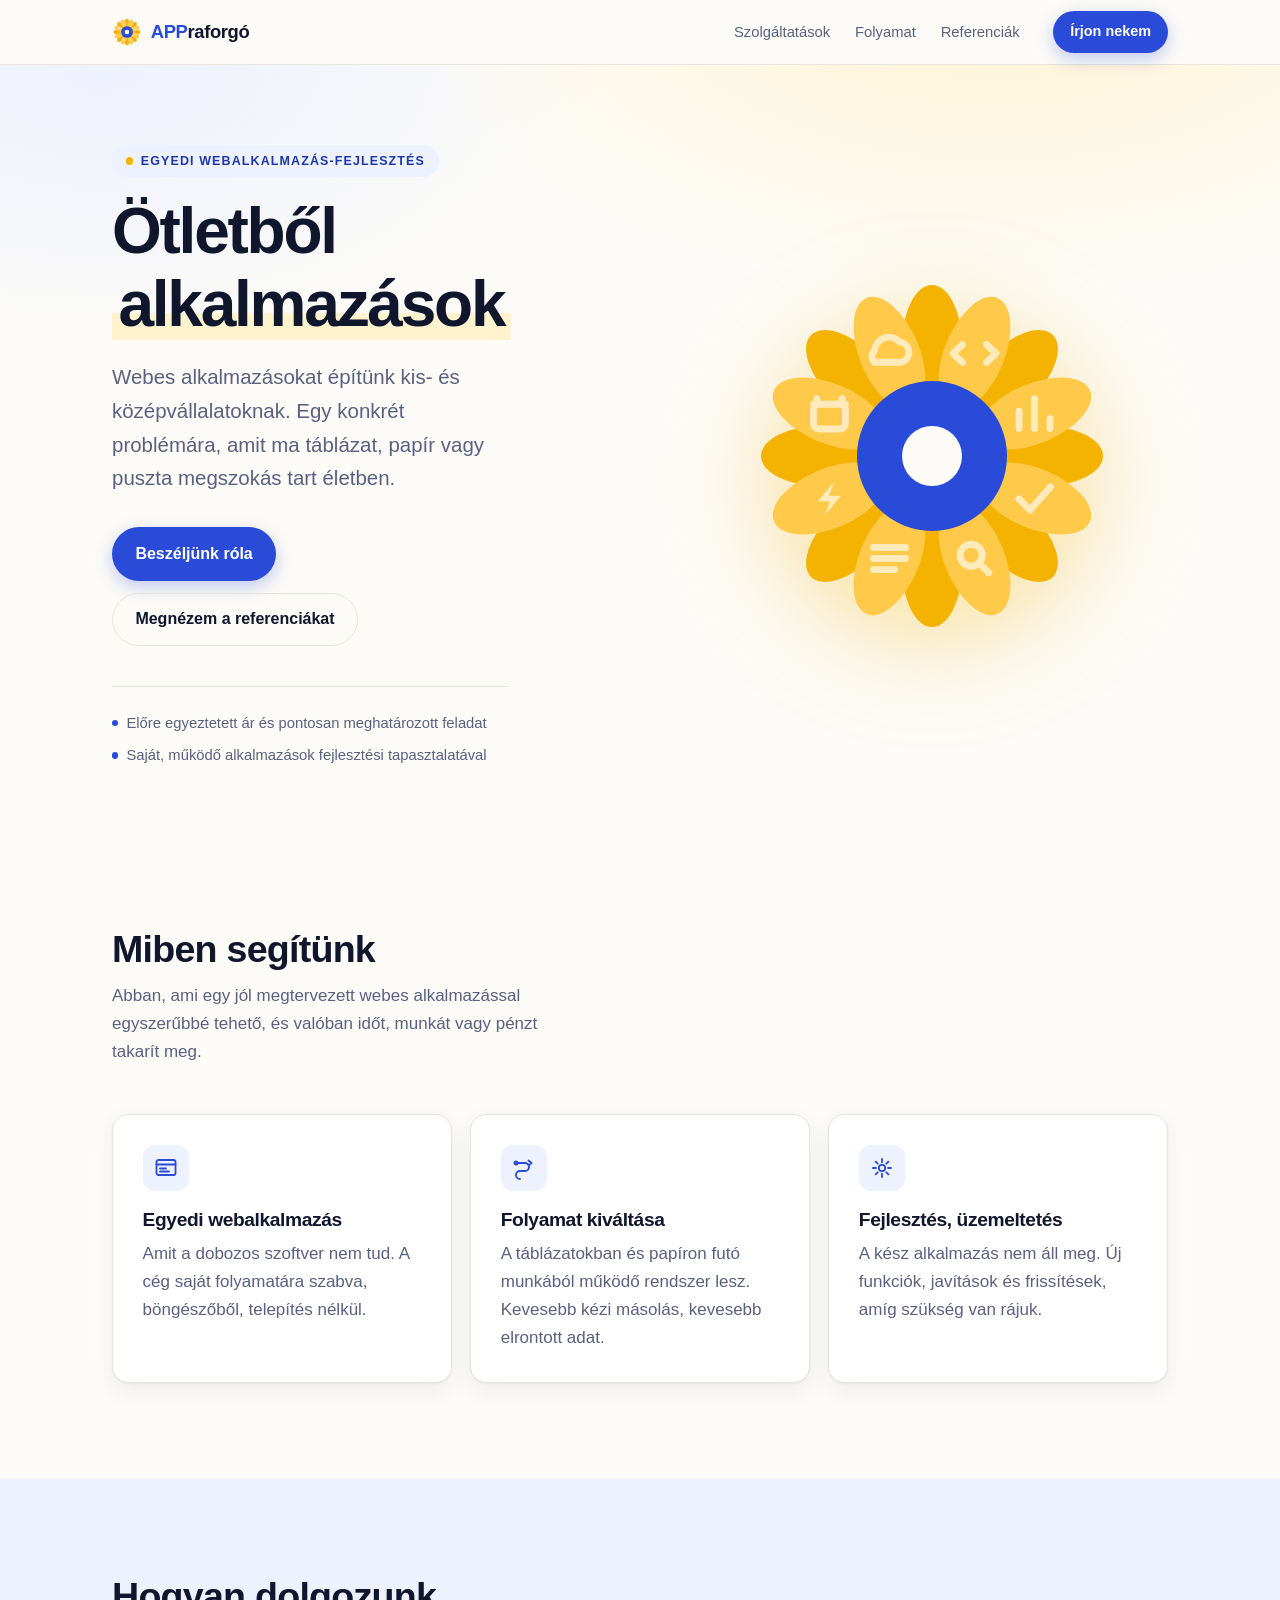
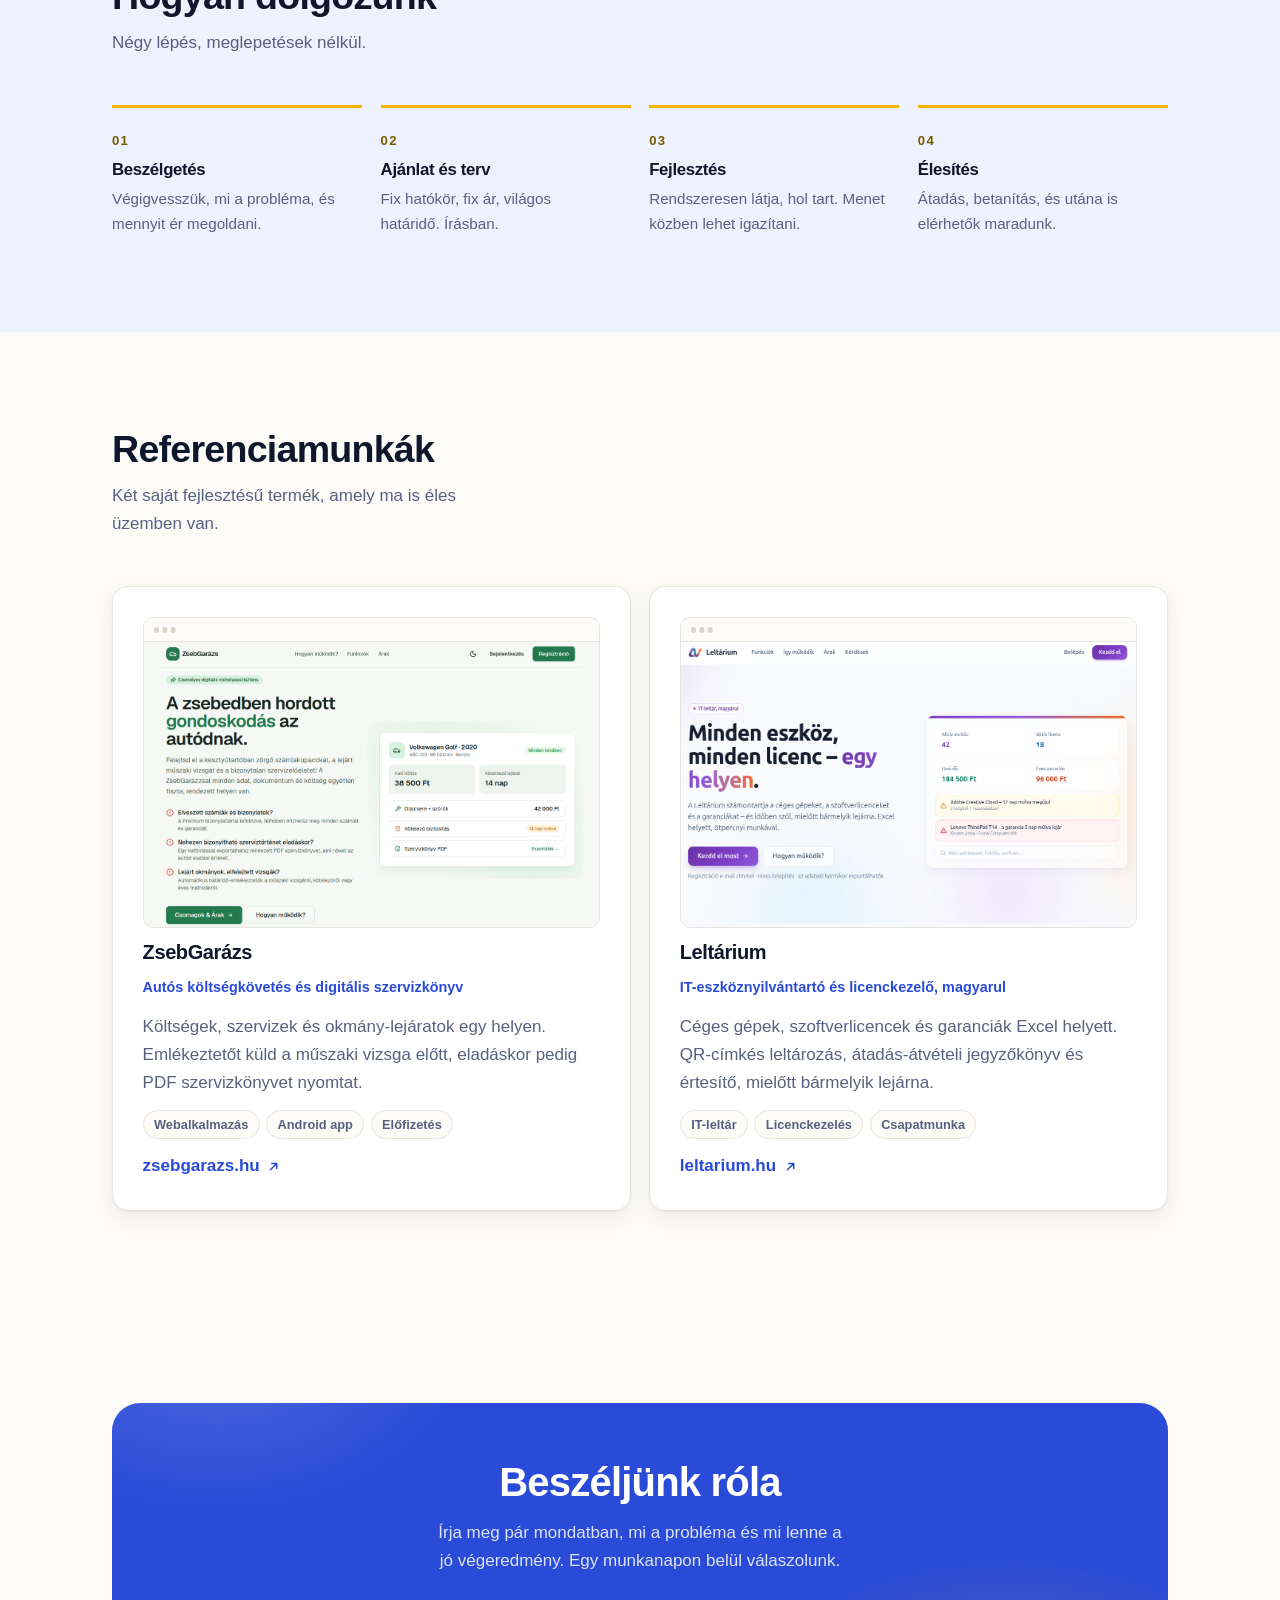
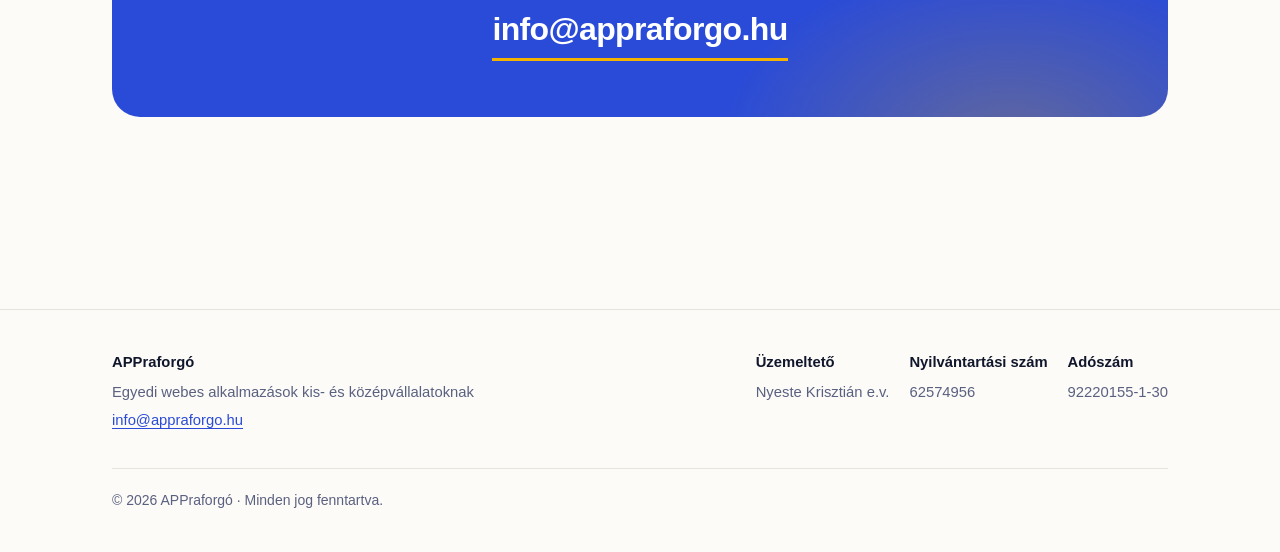
==== index.html @ 915647f1 "Adopt the icon-overlay logo with white glyphs Applies the chosen variant everywhere the mark appears" ====
<!doctype html>
<html lang="hu">
<head>
<meta charset="utf-8">
<meta name="viewport" content="width=device-width, initial-scale=1">

<title>APPraforgó — Ötletből alkalmazások</title>
<meta name="description" content="Egyedi webes alkalmazások kis- és középvállalatoknak. Konkrét üzleti problémákra szabott rendszerek, a tervezéstől az üzemeltetésig.">
<link rel="canonical" href="https://appraforgo.hu/">
<meta name="theme-color" content="#2A4BD7">

<meta property="og:type" content="website">
<meta property="og:locale" content="hu_HU">
<meta property="og:site_name" content="APPraforgó">
<meta property="og:title" content="APPraforgó — Ötletből alkalmazások">
<meta property="og:description" content="Egyedi webes alkalmazások kis- és középvállalatoknak. Konkrét üzleti problémákra szabott rendszerek.">
<meta property="og:url" content="https://appraforgo.hu/">
<meta name="twitter:card" content="summary_large_image">
<meta name="twitter:title" content="APPraforgó — Ötletből alkalmazások">
<meta name="twitter:description" content="Egyedi webes alkalmazások kis- és középvállalatoknak.">

<link rel="icon" href="favicon.svg" type="image/svg+xml">
<link rel="stylesheet" href="assets/style.css">

<script type="application/ld+json">
{
  "@context": "https://schema.org",
  "@type": "ProfessionalService",
  "name": "APPraforgó",
  "slogan": "Ötletből alkalmazások",
  "description": "Egyedi webes alkalmazások fejlesztése kis- és középvállalatoknak.",
  "url": "https://appraforgo.hu/",
  "email": "info@appraforgo.hu",
  "image": "https://appraforgo.hu/assets/logo.svg",
  "logo": "https://appraforgo.hu/assets/logo.svg",
  "areaServed": { "@type": "Country", "name": "Magyarország" },
  "founder": { "@type": "Person", "name": "Nyeste Krisztián" },
  "knowsLanguage": "hu",
  "taxID": "92220155-1-30"
}
</script>
</head>

<body id="top">
<a class="skip" href="#fo">Ugrás a tartalomra</a>

<header class="site-header">
  <div class="container header-inner">
    <a class="brand" href="#top">
      <svg viewBox="0 0 64 64" aria-hidden="true" focusable="false">
        <defs><ellipse id="petal-h" cx="32" cy="13.5" rx="5" ry="10"/></defs>
        <g fill="#F5B301">
          <use href="#petal-h"/>
          <use href="#petal-h" transform="rotate(45 32 32)"/>
          <use href="#petal-h" transform="rotate(90 32 32)"/>
          <use href="#petal-h" transform="rotate(135 32 32)"/>
          <use href="#petal-h" transform="rotate(180 32 32)"/>
          <use href="#petal-h" transform="rotate(225 32 32)"/>
          <use href="#petal-h" transform="rotate(270 32 32)"/>
          <use href="#petal-h" transform="rotate(315 32 32)"/>
        </g>
        <g fill="#FFC94A">
          <use href="#petal-h" transform="rotate(22.5 32 32)"/>
          <use href="#petal-h" transform="rotate(67.5 32 32)"/>
          <use href="#petal-h" transform="rotate(112.5 32 32)"/>
          <use href="#petal-h" transform="rotate(157.5 32 32)"/>
          <use href="#petal-h" transform="rotate(202.5 32 32)"/>
          <use href="#petal-h" transform="rotate(247.5 32 32)"/>
          <use href="#petal-h" transform="rotate(292.5 32 32)"/>
          <use href="#petal-h" transform="rotate(337.5 32 32)"/>
        </g>
        <g opacity="0.62">
          <g transform="translate(39.08 14.91) scale(0.92)">
            <path d="M-2.2 -1.6 -3.9 0 -2.2 1.6 M2.2 -1.6 3.9 0 2.2 1.6" fill="none" stroke="#FFFFFF" stroke-width="1.25" stroke-linecap="round" stroke-linejoin="round"/>
          </g>
          <g transform="translate(49.09 24.92) scale(0.92)">
            <path d="M-2.8 2.7 -2.8 -0.4 M0 2.7 0 -2.7 M2.8 2.7 2.8 0.9" fill="none" stroke="#FFFFFF" stroke-width="1.25" stroke-linecap="round" stroke-linejoin="round"/>
          </g>
          <g transform="translate(49.09 39.08) scale(0.92)">
            <path d="M-2.8 0.1 -0.8 2.1 2.9 -2.1" fill="none" stroke="#FFFFFF" stroke-width="1.25" stroke-linecap="round" stroke-linejoin="round"/>
          </g>
          <g transform="translate(39.08 49.09) scale(0.92)">
            <circle cx="-0.6" cy="-0.6" r="2" fill="none" stroke="#FFFFFF" stroke-width="1.25" stroke-linecap="round" stroke-linejoin="round"/>
            <path d="M2.6 2.6 0.8 0.8" fill="none" stroke="#FFFFFF" stroke-width="1.25" stroke-linecap="round" stroke-linejoin="round"/>
          </g>
          <g transform="translate(24.92 49.09) scale(0.92)">
            <path d="M-2.9 -2 2.9 -2 M-2.9 0 2.9 0 M-2.9 2 0.9 2" fill="none" stroke="#FFFFFF" stroke-width="1.25" stroke-linecap="round" stroke-linejoin="round"/>
          </g>
          <g transform="translate(14.91 39.08) scale(0.92)">
            <path d="M0.8 -3 -2.1 0.5 0.1 0.5 -0.8 3 2.1 -0.5 -0.1 -0.5 Z" fill="#FFFFFF"/>
          </g>
          <g transform="translate(14.91 24.92) scale(0.92)">
            <rect x="-2.9" y="-1.7" width="5.8" height="4.5" rx="1" fill="none" stroke="#FFFFFF" stroke-width="1.25" stroke-linecap="round" stroke-linejoin="round"/>
            <path d="M-2.9 -1.7 2.9 -1.7 M-2.3 -2.7 -2.3 -1.7 M2.3 -2.7 2.3 -1.7" fill="none" stroke="#FFFFFF" stroke-width="1.25" stroke-linecap="round" stroke-linejoin="round"/>
          </g>
          <g transform="translate(24.92 14.91) scale(0.92)">
            <path d="M-2.7 1.6 H2.2 A1.9 1.9 0 0 0 1.8 -2.1 A2.6 2.6 0 0 0 -2.7 -0.5 A1.4 1.4 0 0 0 -2.7 1.6 Z" fill="none" stroke="#FFFFFF" stroke-width="1.25" stroke-linecap="round" stroke-linejoin="round"/>
          </g>
        </g>
        <circle cx="32" cy="32" r="12.5" fill="#2A4BD7"/>
        <circle cx="32" cy="32" r="5" fill="#FCFBF7"/>
      </svg>
      <span><span class="brand-app">APP</span>raforgó</span>
    </a>

    <nav class="nav" aria-label="Fő navigáció">
      <a href="#szolgaltatasok">Szolgáltatások</a>
      <a href="#folyamat">Folyamat</a>
      <a href="#referenciak">Referenciák</a>
    </nav>

    <a class="btn btn-primary btn-sm" href="mailto:info@appraforgo.hu?subject=Érdekl%C5%91d%C3%A9s%20az%20APPraforg%C3%B3%20oldal%C3%A1r%C3%B3l">Írjon nekem</a>
  </div>
</header>

<main id="fo">

  <!-- Hero -->
  <section class="hero">
    <div class="container hero-grid">
      <div class="hero-copy">
        <p class="eyebrow">Egyedi webalkalmazás-fejlesztés</p>
        <h1>Ötletből <span class="accent">alkalmazások</span></h1>
        <p class="hero-lead">
          Webes alkalmazásokat építünk kis- és középvállalatoknak. Egy konkrét
          problémára, amit ma táblázat, papír vagy puszta megszokás tart életben.
        </p>
        <div class="hero-actions">
          <a class="btn btn-primary" href="mailto:info@appraforgo.hu?subject=%C3%89rdekl%C5%91d%C3%A9s%20az%20APPraforg%C3%B3%20oldal%C3%A1r%C3%B3l">Beszéljünk róla</a>
          <a class="btn btn-ghost" href="#referenciak">Megnézem a referenciákat</a>
        </div>
        <ul class="hero-meta">
          <li>Előre egyeztetett ár és pontosan meghatározott feladat</li>
          <li>Saját, működő alkalmazások fejlesztési tapasztalatával</li>
        </ul>
      </div>

      <div class="hero-visual" aria-hidden="true">
        <svg viewBox="0 0 64 64" focusable="false">
          <defs><ellipse id="petal-v" cx="32" cy="13.5" rx="5" ry="10"/></defs>
          <g fill="#F5B301">
          <use href="#petal-v"/>
          <use href="#petal-v" transform="rotate(45 32 32)"/>
          <use href="#petal-v" transform="rotate(90 32 32)"/>
          <use href="#petal-v" transform="rotate(135 32 32)"/>
          <use href="#petal-v" transform="rotate(180 32 32)"/>
          <use href="#petal-v" transform="rotate(225 32 32)"/>
          <use href="#petal-v" transform="rotate(270 32 32)"/>
          <use href="#petal-v" transform="rotate(315 32 32)"/>
          </g>
          <g fill="#FFC94A">
          <use href="#petal-v" transform="rotate(22.5 32 32)"/>
          <use href="#petal-v" transform="rotate(67.5 32 32)"/>
          <use href="#petal-v" transform="rotate(112.5 32 32)"/>
          <use href="#petal-v" transform="rotate(157.5 32 32)"/>
          <use href="#petal-v" transform="rotate(202.5 32 32)"/>
          <use href="#petal-v" transform="rotate(247.5 32 32)"/>
          <use href="#petal-v" transform="rotate(292.5 32 32)"/>
          <use href="#petal-v" transform="rotate(337.5 32 32)"/>
          </g>
          <g opacity="0.62">
            <g transform="translate(39.08 14.91) scale(0.92)">
              <path d="M-2.2 -1.6 -3.9 0 -2.2 1.6 M2.2 -1.6 3.9 0 2.2 1.6" fill="none" stroke="#FFFFFF" stroke-width="1.25" stroke-linecap="round" stroke-linejoin="round"/>
            </g>
            <g transform="translate(49.09 24.92) scale(0.92)">
              <path d="M-2.8 2.7 -2.8 -0.4 M0 2.7 0 -2.7 M2.8 2.7 2.8 0.9" fill="none" stroke="#FFFFFF" stroke-width="1.25" stroke-linecap="round" stroke-linejoin="round"/>
            </g>
            <g transform="translate(49.09 39.08) scale(0.92)">
              <path d="M-2.8 0.1 -0.8 2.1 2.9 -2.1" fill="none" stroke="#FFFFFF" stroke-width="1.25" stroke-linecap="round" stroke-linejoin="round"/>
            </g>
            <g transform="translate(39.08 49.09) scale(0.92)">
              <circle cx="-0.6" cy="-0.6" r="2" fill="none" stroke="#FFFFFF" stroke-width="1.25" stroke-linecap="round" stroke-linejoin="round"/>
              <path d="M2.6 2.6 0.8 0.8" fill="none" stroke="#FFFFFF" stroke-width="1.25" stroke-linecap="round" stroke-linejoin="round"/>
            </g>
            <g transform="translate(24.92 49.09) scale(0.92)">
              <path d="M-2.9 -2 2.9 -2 M-2.9 0 2.9 0 M-2.9 2 0.9 2" fill="none" stroke="#FFFFFF" stroke-width="1.25" stroke-linecap="round" stroke-linejoin="round"/>
            </g>
            <g transform="translate(14.91 39.08) scale(0.92)">
              <path d="M0.8 -3 -2.1 0.5 0.1 0.5 -0.8 3 2.1 -0.5 -0.1 -0.5 Z" fill="#FFFFFF"/>
            </g>
            <g transform="translate(14.91 24.92) scale(0.92)">
              <rect x="-2.9" y="-1.7" width="5.8" height="4.5" rx="1" fill="none" stroke="#FFFFFF" stroke-width="1.25" stroke-linecap="round" stroke-linejoin="round"/>
              <path d="M-2.9 -1.7 2.9 -1.7 M-2.3 -2.7 -2.3 -1.7 M2.3 -2.7 2.3 -1.7" fill="none" stroke="#FFFFFF" stroke-width="1.25" stroke-linecap="round" stroke-linejoin="round"/>
            </g>
            <g transform="translate(24.92 14.91) scale(0.92)">
              <path d="M-2.7 1.6 H2.2 A1.9 1.9 0 0 0 1.8 -2.1 A2.6 2.6 0 0 0 -2.7 -0.5 A1.4 1.4 0 0 0 -2.7 1.6 Z" fill="none" stroke="#FFFFFF" stroke-width="1.25" stroke-linecap="round" stroke-linejoin="round"/>
            </g>
          </g>
          <circle cx="32" cy="32" r="12.5" fill="#2A4BD7"/>
          <circle cx="32" cy="32" r="5" fill="#FCFBF7"/>
        </svg>
      </div>
    </div>
  </section>

  <!-- Szolgáltatások -->
  <section class="section" id="szolgaltatasok">
    <div class="container">
      <div class="section-head">
        <h2>Miben segítünk</h2>
        <p>Abban, ami egy jól megtervezett webes alkalmazással egyszerűbbé tehető, és valóban időt, munkát vagy pénzt takarít meg.</p>
      </div>

      <div class="grid grid-3">
        <article class="card">
          <div class="card-icon" aria-hidden="true">
            <svg viewBox="0 0 24 24" fill="none" stroke="currentColor" stroke-width="1.8" stroke-linecap="round" stroke-linejoin="round">
              <rect x="2.5" y="4" width="19" height="15" rx="2"/><path d="M2.5 8.5h19M6 12.5h6M6 15.5h9"/>
            </svg>
          </div>
          <h3>Egyedi webalkalmazás</h3>
          <p>Amit a dobozos szoftver nem tud. A cég saját folyamatára szabva, böngészőből, telepítés nélkül.</p>
        </article>

        <article class="card">
          <div class="card-icon" aria-hidden="true">
            <svg viewBox="0 0 24 24" fill="none" stroke="currentColor" stroke-width="1.8" stroke-linecap="round" stroke-linejoin="round">
              <path d="M4 7h9a4 4 0 0 1 0 8H8a4 4 0 0 0 0 8"/><path d="m16.5 4.5 3 2.5-3 2.5"/><circle cx="4" cy="7" r="1.6"/>
            </svg>
          </div>
          <h3>Folyamat kiváltása</h3>
          <p>A táblázatokban és papíron futó munkából működő rendszer lesz. Kevesebb kézi másolás, kevesebb elrontott adat.</p>
        </article>

        <article class="card">
          <div class="card-icon" aria-hidden="true">
            <svg viewBox="0 0 24 24" fill="none" stroke="currentColor" stroke-width="1.8" stroke-linecap="round" stroke-linejoin="round">
              <path d="M12 3v3M12 18v3M3 12h3M18 12h3M5.6 5.6l2.1 2.1M16.3 16.3l2.1 2.1M18.4 5.6l-2.1 2.1M7.7 16.3l-2.1 2.1"/><circle cx="12" cy="12" r="3.2"/>
            </svg>
          </div>
          <h3>Fejlesztés, üzemeltetés</h3>
          <p>A kész alkalmazás nem áll meg. Új funkciók, javítások és frissítések, amíg szükség van rájuk.</p>
        </article>
      </div>
    </div>
  </section>

  <!-- Folyamat -->
  <section class="section" id="folyamat" style="background: var(--brand-soft);">
    <div class="container">
      <div class="section-head">
        <h2>Hogyan dolgozunk</h2>
        <p>Négy lépés, meglepetések nélkül.</p>
      </div>

      <div class="steps">
        <article class="step">
          <h3>Beszélgetés</h3>
          <p>Végigvesszük, mi a probléma, és mennyit ér megoldani.</p>
        </article>
        <article class="step">
          <h3>Ajánlat és terv</h3>
          <p>Fix hatókör, fix ár, világos határidő. Írásban.</p>
        </article>
        <article class="step">
          <h3>Fejlesztés</h3>
          <p>Rendszeresen látja, hol tart. Menet közben lehet igazítani.</p>
        </article>
        <article class="step">
          <h3>Élesítés</h3>
          <p>Átadás, betanítás, és utána is elérhetők maradunk.</p>
        </article>
      </div>
    </div>
  </section>

  <!-- Referenciák -->
  <section class="section" id="referenciak">
    <div class="container">
      <div class="section-head">
        <h2>Referenciamunkák</h2>
        <p>Két saját fejlesztésű termék, amely ma is éles üzemben van.</p>
      </div>

      <div class="grid grid-2">
        <a class="card work" href="https://zsebgarazs.hu" target="_blank" rel="noopener noreferrer">
          <div class="work-shot">
            <img src="assets/zsebgarazs.png" width="1229" height="768" loading="lazy" decoding="async"
                 alt="A ZsebGarázs weboldalának nyitóképernyője egy autó adatlapjával">
          </div>
          <h3>ZsebGarázs</h3>
          <p class="work-tagline">Autós költségkövetés és digitális szervizkönyv</p>
          <p>Költségek, szervizek és okmány-lejáratok egy helyen. Emlékeztetőt küld a műszaki vizsga előtt, eladáskor pedig PDF szervizkönyvet nyomtat.</p>
          <ul class="tags">
            <li>Webalkalmazás</li>
            <li>Android app</li>
            <li>Előfizetés</li>
          </ul>
          <span class="work-link">
            zsebgarazs.hu
            <svg viewBox="0 0 24 24" fill="none" stroke="currentColor" stroke-width="2.4" stroke-linecap="round" stroke-linejoin="round" aria-hidden="true">
              <path d="M7 17 17 7M9 7h8v8"/>
            </svg>
          </span>
        </a>

        <a class="card work" href="https://leltarium.hu" target="_blank" rel="noopener noreferrer">
          <div class="work-shot">
            <img src="assets/leltarium.png" width="1144" height="715" loading="lazy" decoding="async"
                 alt="A Leltárium weboldalának nyitóképernyője az áttekintő műszerfallal">
          </div>
          <h3>Leltárium</h3>
          <p class="work-tagline">IT-eszköznyilvántartó és licenckezelő, magyarul</p>
          <p>Céges gépek, szoftverlicencek és garanciák Excel helyett. QR-címkés leltározás, átadás-átvételi jegyzőkönyv és értesítő, mielőtt bármelyik lejárna.</p>
          <ul class="tags">
            <li>IT-leltár</li>
            <li>Licenckezelés</li>
            <li>Csapatmunka</li>
          </ul>
          <span class="work-link">
            leltarium.hu
            <svg viewBox="0 0 24 24" fill="none" stroke="currentColor" stroke-width="2.4" stroke-linecap="round" stroke-linejoin="round" aria-hidden="true">
              <path d="M7 17 17 7M9 7h8v8"/>
            </svg>
          </span>
        </a>
      </div>
    </div>
  </section>

  <!-- Kapcsolat -->
  <section class="section" id="kapcsolat">
    <div class="container">
      <div class="contact">
        <h2>Beszéljünk róla</h2>
        <p>
          Írja meg pár mondatban, mi a probléma és mi lenne a jó vég&shy;eredmény.
          Egy munkanapon belül válaszolunk.
        </p>
        <a class="mail" href="mailto:info@appraforgo.hu?subject=Érdekl%C5%91d%C3%A9s%20az%20APPraforg%C3%B3%20oldal%C3%A1r%C3%B3l">info@appraforgo.hu</a>
      </div>
    </div>
  </section>

</main>

<footer class="site-footer">
  <div class="container">
    <div class="footer-inner">
      <dl>
        <dt>APPraforgó</dt>
        <dd>Egyedi webes alkalmazások kis- és középvállalatoknak</dd>
        <dd><a href="mailto:info@appraforgo.hu">info@appraforgo.hu</a></dd>
      </dl>
      <dl class="footer-legal">
        <div>
          <dt>Üzemeltető</dt>
          <dd>Nyeste Krisztián e.v.</dd>
        </div>
        <div>
          <dt>Nyilvántartási szám</dt>
          <dd>62574956</dd>
        </div>
        <div>
          <dt>Adószám</dt>
          <dd>92220155-1-30</dd>
        </div>
      </dl>
    </div>
    <p class="footer-bottom">© <span id="ev">2026</span> APPraforgó · Minden jog fenntartva.</p>
  </div>
</footer>

<script>
  document.getElementById("ev").textContent = new Date().getFullYear();
</script>

<!-- Vercel Web Analytics. Süti nélküli, saját domainről töltődik (nincs külső
     kérés), és csak lapmegtekintést mér. A window.va sor a későbbi egyedi
     eseményekhez kell — enélkül a va() hívások elvesznének. -->
<script>
  window.va = window.va || function () { (window.vaq = window.vaq || []).push(arguments); };
</script>
<script defer src="/_vercel/insights/script.js"></script>
</body>
</html>
---- assets/style.css ----
/* ==========================================================================
   APPraforgó — landing page
   Paletta: királykék + napraforgó arany, világos törtfehér alapon.
   ========================================================================== */

:root {
  color-scheme: light;

  /* Színek */
  --bg:          #FCFBF7;
  --surface:     #FFFFFF;
  --ink:         #10162B;
  --muted:       #5A6180;
  --brand:       #2A4BD7;
  --brand-dark:  #1E37A6;
  --brand-soft:  #EEF1FE;
  --sun:         #F5B301;
  --sun-soft:    #FFF3CF;
  --sun-ink:     #7A5B00;  /* sárga családú szöveg világos háttéren, AA-kontraszttal */
  --line:        #E6E4DC;

  /* Tipográfia */
  --font: -apple-system, BlinkMacSystemFont, "Segoe UI", Inter, Roboto,
          "Helvetica Neue", Arial, "Noto Sans", sans-serif;

  /* Ritmus */
  --container: 1120px;
  --radius: 16px;
  --radius-sm: 10px;
  --shadow: 0 1px 2px rgba(16, 22, 43, .05), 0 8px 24px rgba(16, 22, 43, .06);
  --shadow-lift: 0 2px 4px rgba(16, 22, 43, .06), 0 16px 40px rgba(16, 22, 43, .10);
}

/* --- Alapok ------------------------------------------------------------- */

*, *::before, *::after { box-sizing: border-box; }

html { scroll-behavior: smooth; scroll-padding-top: 5.5rem; }

body {
  margin: 0;
  background: var(--bg);
  color: var(--ink);
  font-family: var(--font);
  font-size: clamp(1rem, .96rem + .2vw, 1.0625rem);
  line-height: 1.65;
  -webkit-font-smoothing: antialiased;
  text-rendering: optimizeLegibility;
}

h1, h2, h3 { line-height: 1.15; letter-spacing: -.02em; margin: 0; text-wrap: balance; }
p { margin: 0; text-wrap: pretty; }
img, svg { max-width: 100%; }

a { color: var(--brand); text-underline-offset: .18em; }
a:hover { color: var(--brand-dark); }

:focus-visible {
  outline: 3px solid var(--brand);
  outline-offset: 3px;
  border-radius: 4px;
}

.container {
  width: 100%;
  max-width: var(--container);
  margin-inline: auto;
  padding-inline: clamp(1.15rem, 4vw, 2rem);
}

.skip {
  position: absolute;
  left: -9999px;
  top: 0;
  z-index: 100;
  background: var(--ink);
  color: #fff;
  padding: .75rem 1.15rem;
  border-radius: 0 0 var(--radius-sm) 0;
  text-decoration: none;
}
.skip:focus { left: 0; color: #fff; }

/* --- Fejléc ------------------------------------------------------------- */

.site-header {
  position: sticky;
  top: 0;
  z-index: 50;
  background: rgba(252, 251, 247, .88);
  backdrop-filter: saturate(180%) blur(12px);
  border-bottom: 1px solid var(--line);
}

.header-inner {
  display: flex;
  flex-wrap: wrap;
  align-items: center;
  gap: .75rem 1.5rem;
  padding-block: .7rem;
}

.brand {
  display: inline-flex;
  align-items: center;
  gap: .55rem;
  font-weight: 700;
  font-size: 1.15rem;
  letter-spacing: -.02em;
  color: var(--ink);
  text-decoration: none;
  margin-right: auto;
}
.brand svg { flex: none; width: 30px; height: 30px; }
.brand .brand-app { color: var(--brand); }

.nav {
  order: 3;
  width: 100%;
  display: flex;
  gap: .35rem;
  border-top: 1px solid var(--line);
  padding-top: .5rem;
  margin-top: .15rem;
  overflow-x: auto;
  scrollbar-width: none;
}
.nav::-webkit-scrollbar { display: none; }
.nav a {
  white-space: nowrap;
  color: var(--muted);
  text-decoration: none;
  font-size: .925rem;
  font-weight: 500;
  padding: .35rem .6rem;
  border-radius: 999px;
}
.nav a:hover { color: var(--ink); background: var(--brand-soft); }

@media (min-width: 800px) {
  .nav {
    order: 0;
    width: auto;
    overflow: visible;
    border-top: 0;
    padding-top: 0;
    margin-top: 0;
    margin-left: auto;
  }
  .brand { margin-right: 0; }
}

/* --- Gombok ------------------------------------------------------------- */

.btn {
  display: inline-flex;
  align-items: center;
  justify-content: center;
  gap: .5rem;
  padding: .78rem 1.4rem;
  border-radius: 999px;
  font-weight: 600;
  font-size: 1rem;
  text-decoration: none;
  border: 1.5px solid transparent;
  transition: background-color .18s ease, border-color .18s ease,
              color .18s ease, transform .18s ease, box-shadow .18s ease;
}
.btn:hover { transform: translateY(-1px); }

.btn-primary {
  background: var(--brand);
  color: #fff;
  box-shadow: 0 6px 18px rgba(42, 75, 215, .28);
}
.btn-primary:hover { background: var(--brand-dark); color: #fff; box-shadow: 0 10px 26px rgba(42, 75, 215, .34); }

.btn-ghost {
  background: transparent;
  color: var(--ink);
  border-color: var(--line);
}
.btn-ghost:hover { background: var(--surface); border-color: var(--brand); color: var(--brand-dark); }

.btn-sun {
  background: var(--sun);
  color: var(--ink);
  box-shadow: 0 6px 18px rgba(245, 179, 1, .32);
}
.btn-sun:hover { background: #ffc21f; color: var(--ink); }

.btn-sm { padding: .5rem 1rem; font-size: .9rem; }

/* --- Szekció-keret ------------------------------------------------------ */

.section { padding-block: clamp(3.5rem, 8vw, 6rem); }

.section-head { max-width: 46ch; margin-bottom: clamp(2rem, 4vw, 3rem); }
.section-head h2 { font-size: clamp(1.65rem, 1.2rem + 1.8vw, 2.35rem); }
.section-head p { color: var(--muted); margin-top: .7rem; }

.eyebrow {
  display: inline-flex;
  align-items: center;
  gap: .5rem;
  font-size: .78rem;
  font-weight: 700;
  letter-spacing: .09em;
  text-transform: uppercase;
  color: var(--brand-dark);
  background: var(--brand-soft);
  border-radius: 999px;
  padding: .35rem .85rem;
  margin-bottom: 1.1rem;
}
.eyebrow::before {
  content: "";
  width: .45rem; height: .45rem;
  border-radius: 50%;
  background: var(--sun);
}

/* --- Hero --------------------------------------------------------------- */

.hero {
  position: relative;
  overflow: hidden;
  padding-block: clamp(3rem, 7vw, 5rem) clamp(2.75rem, 5vw, 4rem);
  background:
    radial-gradient(60rem 32rem at 78% -12%, var(--sun-soft) 0%, transparent 62%),
    radial-gradient(52rem 30rem at 8% 0%, var(--brand-soft) 0%, transparent 60%);
}

.hero-grid {
  position: relative;
  z-index: 1;
  display: grid;
  gap: clamp(2.5rem, 6vw, 4rem);
  align-items: center;
}
@media (min-width: 940px) {
  .hero-grid { grid-template-columns: minmax(0, 1.05fr) minmax(0, .95fr); }
}

.hero-copy { max-width: 42ch; }

.hero-visual { display: none; }
@media (min-width: 940px) {
  .hero-visual { display: grid; place-items: center; }
}
.hero-visual svg {
  width: min(24rem, 100%);
  filter: drop-shadow(0 24px 50px rgba(245, 179, 1, .35));
  animation: napraforgo 120s linear infinite;
}
@keyframes napraforgo { to { transform: rotate(360deg); } }

.hero h1 {
  font-size: clamp(2.4rem, 1.5rem + 4.2vw, 4rem);
  letter-spacing: -.035em;
}
.hero h1 .accent {
  background: linear-gradient(transparent 62%, var(--sun-soft) 62%);
  padding-inline: .1em;
}

.hero-lead {
  margin-top: 1.15rem;
  font-size: clamp(1.05rem, 1rem + .45vw, 1.28rem);
  color: var(--muted);
  max-width: 46ch;
}

.hero-actions {
  display: flex;
  flex-wrap: wrap;
  gap: .75rem;
  margin-top: 2rem;
}

.hero-meta {
  display: flex;
  flex-wrap: wrap;
  gap: .5rem 1.5rem;
  margin: 2.5rem 0 0;
  padding: 1.5rem 0 0;
  border-top: 1px solid var(--line);
  list-style: none;
  color: var(--muted);
  font-size: .925rem;
}
/* flex-start + margó: több soros tételnél a pötty az ELSŐ sorhoz igazodik,
   nem a szövegblokk függőleges közepére csúszik. */
.hero-meta li { display: inline-flex; align-items: flex-start; gap: .5rem; }
.hero-meta li::before {
  margin-top: .6em;
  content: "";
  width: .4rem; height: .4rem;
  border-radius: 50%;
  background: var(--brand);
  flex: none;
}

/* --- Kártyarács --------------------------------------------------------- */

.grid {
  display: grid;
  gap: 1.15rem;
  grid-template-columns: 1fr;
}
/* auto-fit: a kártyák maguktól döntik el, hány fér el egy sorba — így 800px
   körül nem préselődnek három keskeny hasábba. */
.grid-3 { grid-template-columns: repeat(auto-fit, minmax(15.5rem, 1fr)); }
.grid-2 { grid-template-columns: repeat(auto-fit, minmax(19rem, 1fr)); }

.card {
  background: var(--surface);
  border: 1px solid var(--line);
  border-radius: var(--radius);
  padding: clamp(1.35rem, 3vw, 1.85rem);
  box-shadow: var(--shadow);
}

.card h3 { font-size: 1.2rem; margin-bottom: .55rem; }
.card p { color: var(--muted); }

.card-icon {
  display: grid;
  place-items: center;
  width: 2.9rem;
  height: 2.9rem;
  border-radius: 12px;
  background: var(--brand-soft);
  color: var(--brand);
  margin-bottom: 1.1rem;
}
.card-icon svg { width: 1.5rem; height: 1.5rem; }

/* --- Folyamat ----------------------------------------------------------- */

.steps {
  display: grid;
  gap: 1.15rem;
  grid-template-columns: 1fr;
  counter-reset: step;
}
@media (min-width: 640px) { .steps { grid-template-columns: repeat(2, 1fr); } }
@media (min-width: 1000px) { .steps { grid-template-columns: repeat(4, 1fr); } }

.step {
  position: relative;
  padding-top: 1.4rem;
  border-top: 3px solid var(--line);
  counter-increment: step;
}
.step::before {
  content: "0" counter(step);
  display: block;
  font-size: .82rem;
  font-weight: 700;
  letter-spacing: .1em;
  color: var(--sun-ink);
  margin-bottom: .5rem;
}
.step { border-top-color: var(--sun); }
.step h3 { font-size: 1.05rem; margin-bottom: .4rem; }
.step p { color: var(--muted); font-size: .95rem; }

/* --- Referenciák -------------------------------------------------------- */

.work {
  display: flex;
  flex-direction: column;
  gap: .8rem;
  text-decoration: none;
  color: inherit;
  transition: transform .2s ease, box-shadow .2s ease, border-color .2s ease;
}
.work:hover {
  transform: translateY(-3px);
  box-shadow: var(--shadow-lift);
  border-color: #CFD6F7;
  color: inherit;
}

/* Képernyőkép-keret. Fix 16:10 arány, hogy a két kártya akkor is egy vonalban
   maradjon, ha a képek mérete eltér — és hogy betöltés közben ne ugráljon a layout. */
.work-shot {
  position: relative;
  /* content-box: az arány a KÉP területére vonatkozzon, a fejlécsáv jöjjön rá
     kívülről — különben a sáv elvenne a képből, és a cover levágná az alját. */
  box-sizing: content-box;
  aspect-ratio: 16 / 10;
  padding-top: 1.5rem;             /* helyet hagy az álböngészősávnak */
  border-radius: var(--radius-sm);
  border: 1px solid var(--line);
  background: var(--surface);
  overflow: hidden;
}
/* Jelzésértékű böngészőkeret: a két eltérő jellegű képet egy formába hozza,
   és egyértelművé teszi, hogy weboldalt látunk. */
.work-shot::before {
  content: "";
  position: absolute;
  inset: 0 0 auto 0;
  height: 1.5rem;
  background: var(--bg);
  border-bottom: 1px solid var(--line);
}
.work-shot::after {
  content: "";
  position: absolute;
  left: .62rem;
  top: .59rem;
  width: .32rem;
  height: .32rem;
  border-radius: 50%;
  background: #D8D5CB;
  box-shadow: .52rem 0 0 #D8D5CB, 1.04rem 0 0 #D8D5CB;
}
.work-shot img {
  display: block;
  width: 100%;
  height: 100%;
  /* contain, nem cover: így bármilyen arányú screenshot becserélhető anélkül,
     hogy a böngésző levágná az alját (a ZsebGarázsnál pl. a gombsort). A keret
     háttere fehér, a képek széle is az — a maradék sáv nem látszik. */
  object-fit: contain;
  object-position: top center;
  transition: transform .35s ease;
}
.work:hover .work-shot img { transform: scale(1.03); }

.work h3 { font-size: 1.25rem; }
.work p { color: var(--muted); }

/* A hivatalos alcím közvetlenül a név alá tapad. */
.work h3 + .work-tagline {
  margin-top: -.55rem;
  color: var(--brand);
  font-size: .9rem;
  font-weight: 600;
}

.tags { display: flex; flex-wrap: wrap; gap: .4rem; list-style: none; margin: 0; padding: 0; }
.tags li {
  font-size: .8rem;
  font-weight: 600;
  color: var(--muted);
  background: var(--bg);
  border: 1px solid var(--line);
  border-radius: 999px;
  padding: .2rem .65rem;
}

.work-link {
  margin-top: auto;
  display: inline-flex;
  align-items: center;
  gap: .4rem;
  font-weight: 600;
  color: var(--brand);
}
.work-link svg { width: .95rem; height: .95rem; transition: transform .2s ease; }
.work:hover .work-link svg { transform: translate(2px, -2px); }

/* --- Kapcsolat ---------------------------------------------------------- */

.contact {
  background: var(--brand);
  color: #fff;
  border-radius: clamp(18px, 3vw, 28px);
  padding: clamp(2rem, 5vw, 3.5rem);
  text-align: center;
  background-image:
    radial-gradient(30rem 20rem at 85% 110%, rgba(245, 179, 1, .28) 0%, transparent 60%),
    radial-gradient(26rem 18rem at 10% -20%, rgba(255, 255, 255, .16) 0%, transparent 60%);
}
.contact h2 { font-size: clamp(1.7rem, 1.2rem + 2vw, 2.5rem); }
.contact p { color: rgba(255, 255, 255, .84); margin: .9rem auto 0; max-width: 44ch; }

.mail {
  display: inline-block;
  margin-top: 1.75rem;
  font-size: clamp(1.2rem, .9rem + 1.8vw, 2rem);
  font-weight: 700;
  letter-spacing: -.02em;
  color: #fff;
  text-decoration: none;
  border-bottom: 3px solid var(--sun);
  padding-bottom: .15rem;
  word-break: break-word;
}
.mail:hover { color: var(--sun); }
.contact :focus-visible { outline-color: #fff; }

/* --- Lábléc ------------------------------------------------------------- */

.site-footer {
  border-top: 1px solid var(--line);
  margin-top: clamp(3.5rem, 8vw, 6rem);
  padding-block: 2.5rem;
  font-size: .925rem;
  color: var(--muted);
}
.footer-inner {
  display: flex;
  flex-wrap: wrap;
  gap: 1.5rem 2.5rem;
  justify-content: space-between;
}
.footer-inner dl { margin: 0; }
.footer-inner dt {
  font-weight: 600;
  color: var(--ink);
  margin-bottom: .35rem;
}
.footer-inner dd { margin: 0 0 .2rem; }
.footer-legal { display: flex; flex-wrap: wrap; gap: .2rem 1.25rem; }
.footer-bottom {
  margin-top: 2rem;
  padding-top: 1.25rem;
  border-top: 1px solid var(--line);
  font-size: .875rem;
}

/* --- Mozgáscsökkentés --------------------------------------------------- */

@media (prefers-reduced-motion: reduce) {
  html { scroll-behavior: auto; }
  *, *::before, *::after {
    animation-duration: .01ms !important;
    animation-iteration-count: 1 !important;
    transition-duration: .01ms !important;
  }
  .btn:hover, .work:hover { transform: none; }
  .work:hover .work-shot img { transform: none; }
}
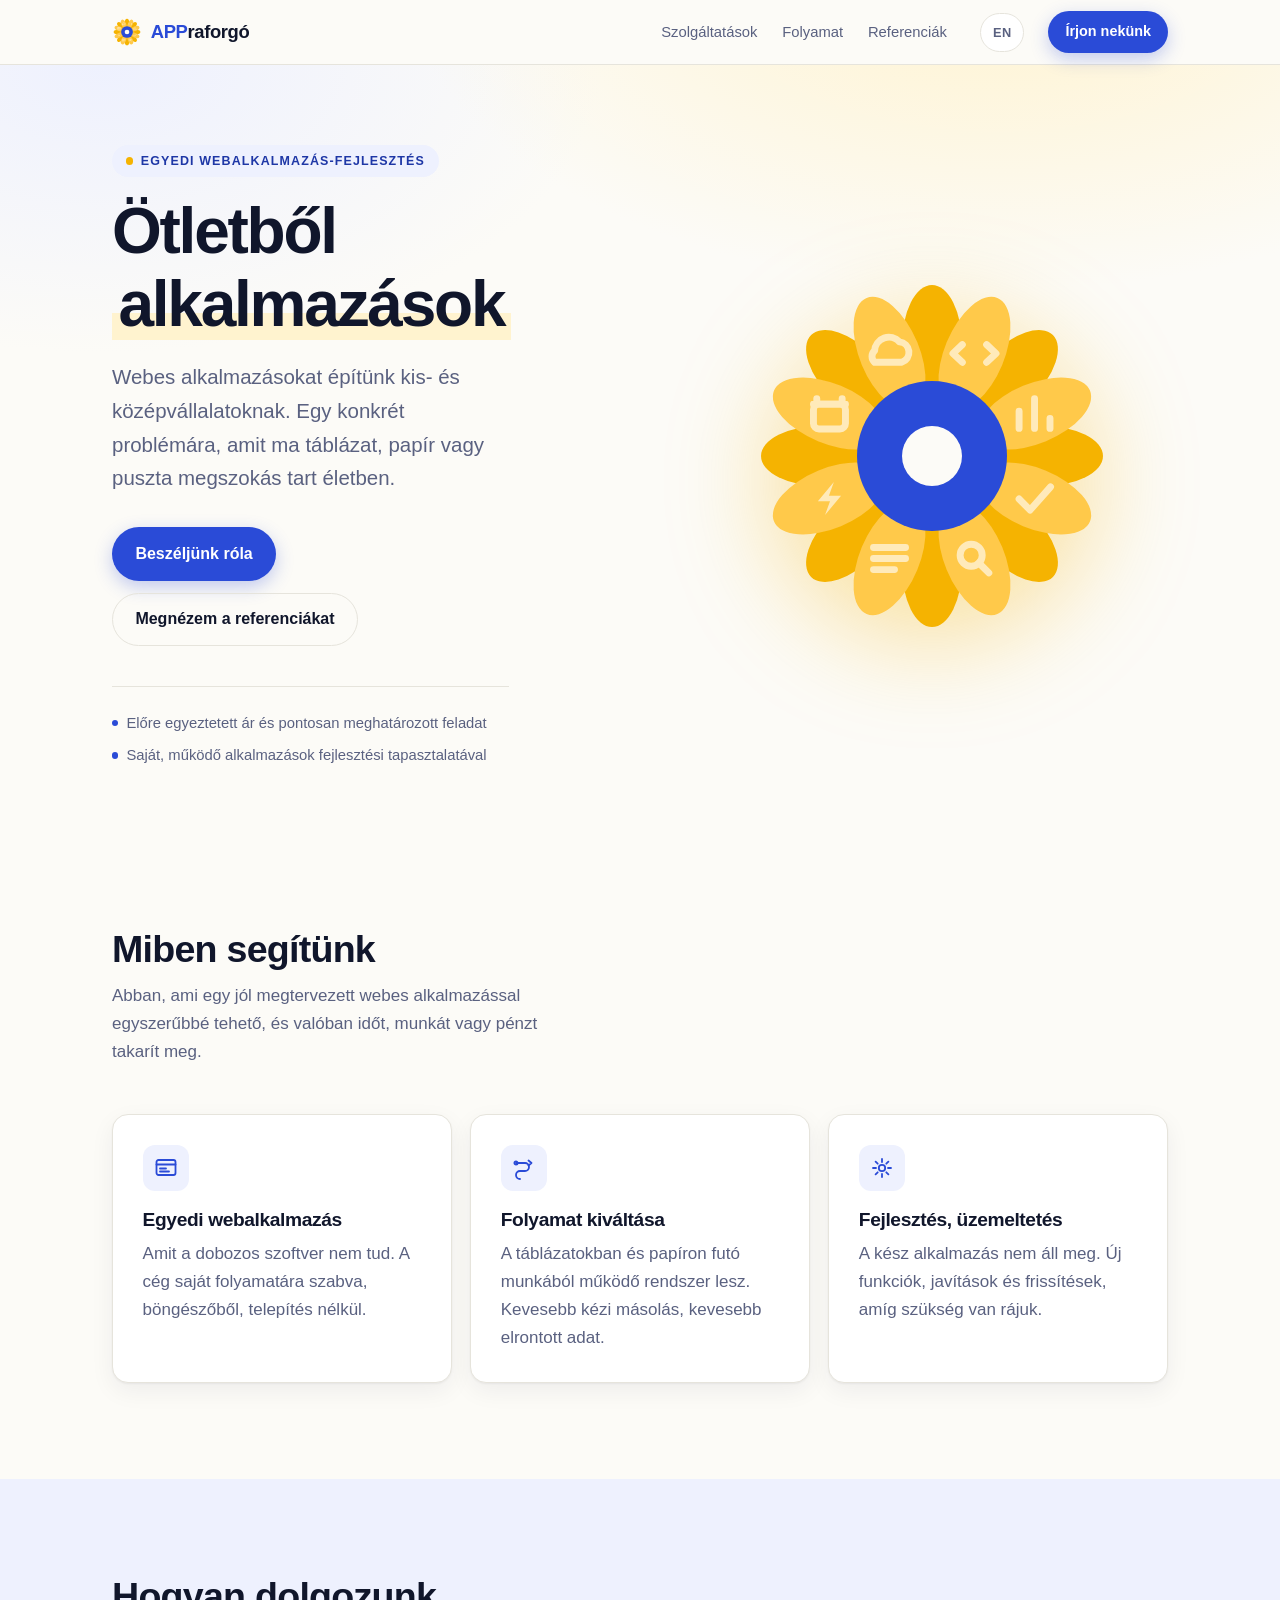
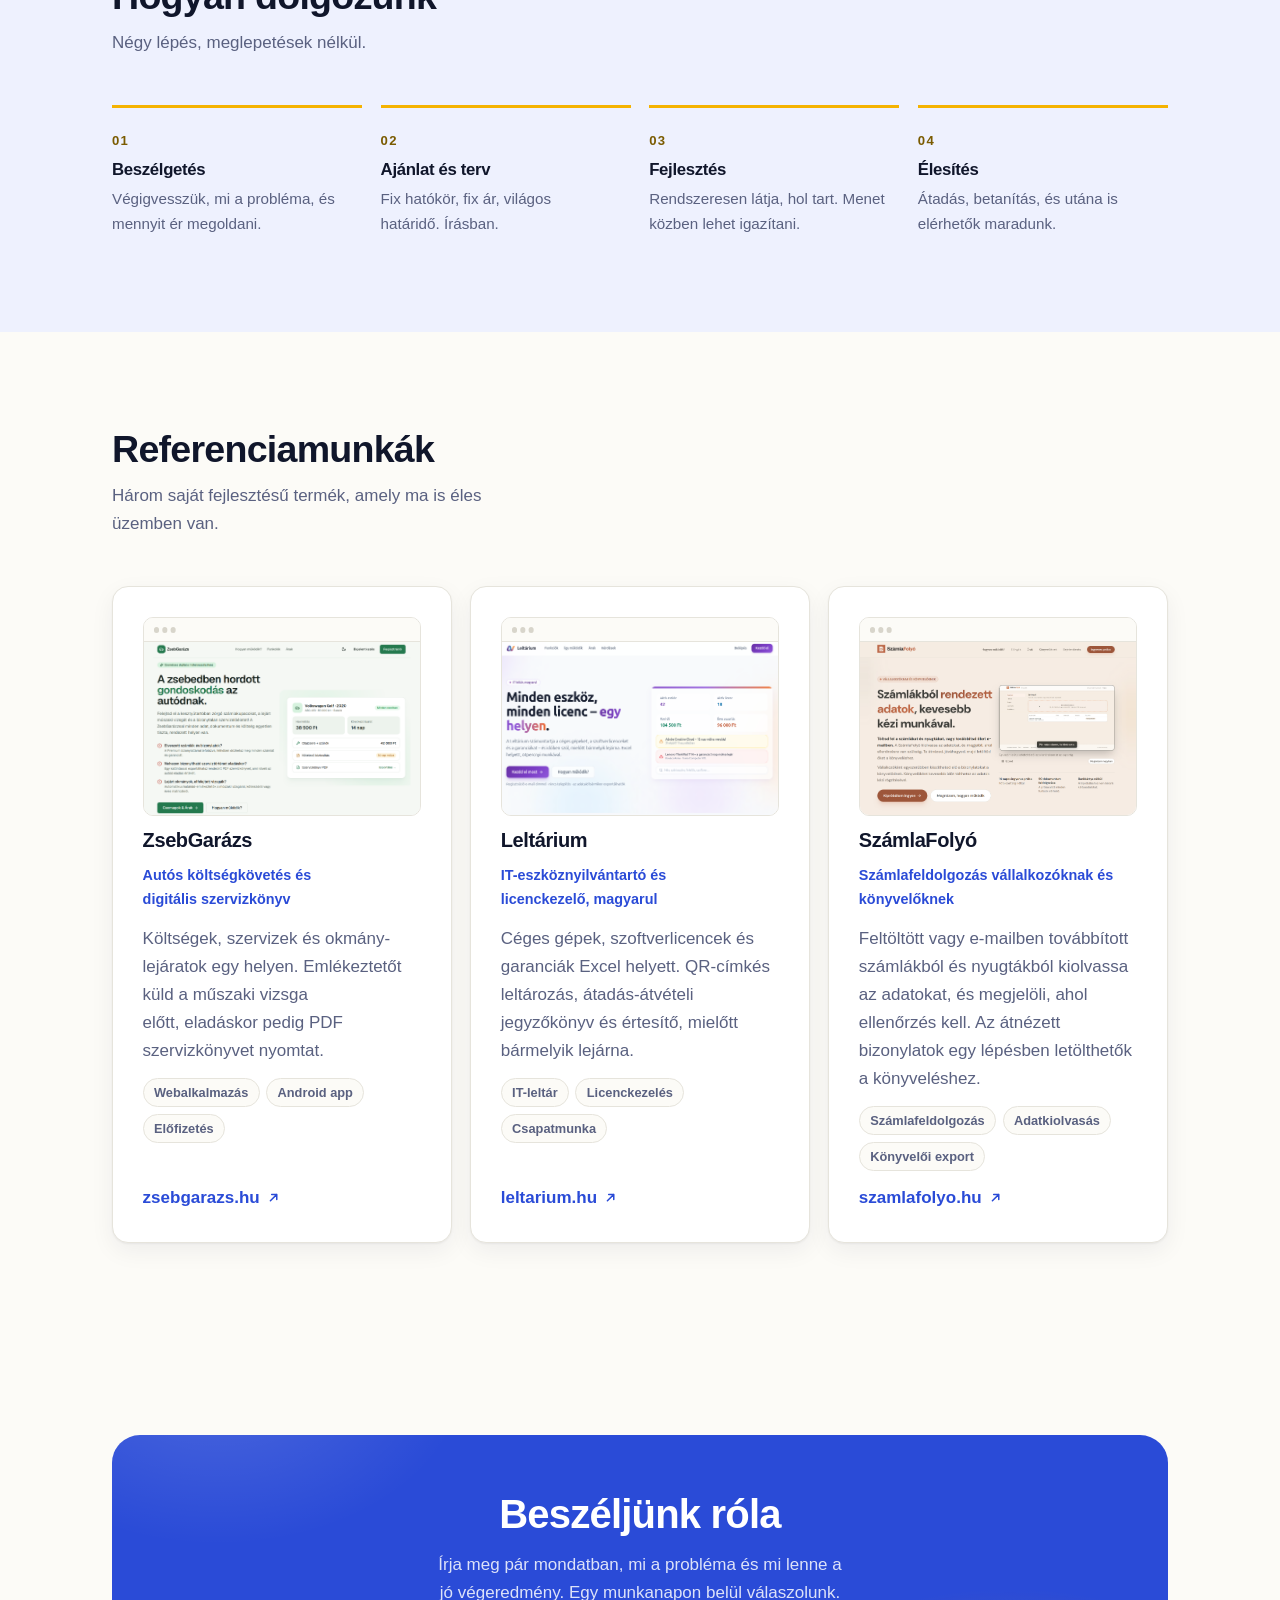
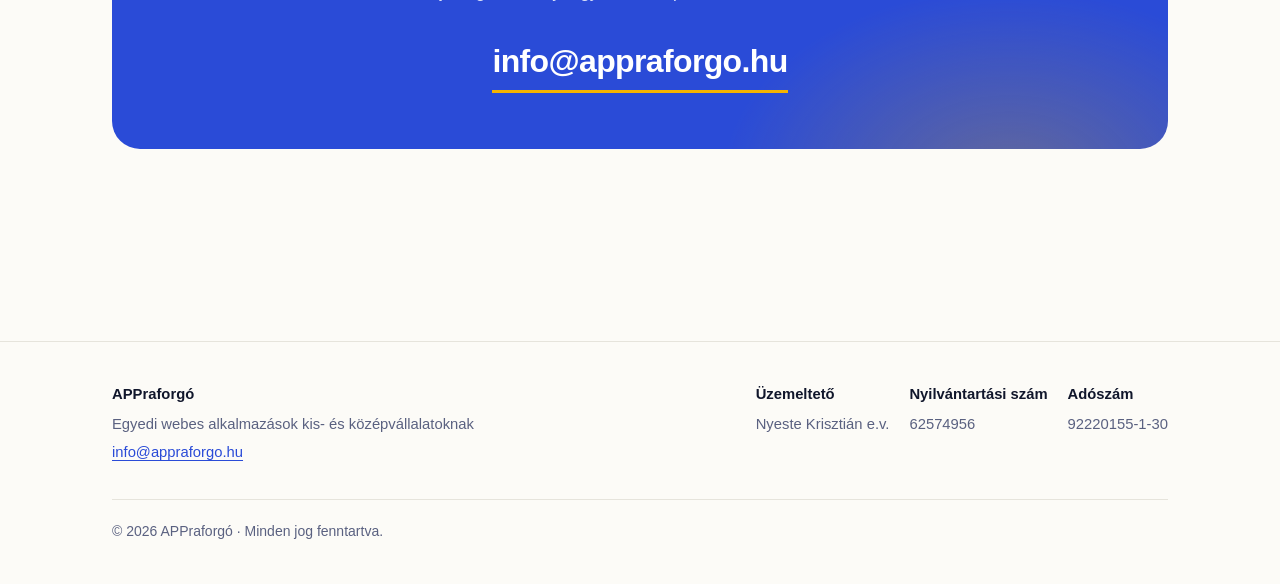
==== commit da57a029: "Add SzámlaFolyó to the reference work A third product, on both language versions. The copy is writte" ====
--- a/index.html
+++ b/index.html
@@ -7,17 +7,28 @@
 <title>APPraforgó — Ötletből alkalmazások</title>
 <meta name="description" content="Egyedi webes alkalmazások kis- és középvállalatoknak. Konkrét üzleti problémákra szabott rendszerek, a tervezéstől az üzemeltetésig.">
 <link rel="canonical" href="https://appraforgo.hu/">
+<link rel="alternate" hreflang="hu" href="https://appraforgo.hu/">
+<link rel="alternate" hreflang="en" href="https://appraforgo.hu/en/">
+<link rel="alternate" hreflang="x-default" href="https://appraforgo.hu/">
 <meta name="theme-color" content="#2A4BD7">
 
 <meta property="og:type" content="website">
 <meta property="og:locale" content="hu_HU">
+<meta property="og:locale:alternate" content="en_US">
 <meta property="og:site_name" content="APPraforgó">
 <meta property="og:title" content="APPraforgó — Ötletből alkalmazások">
 <meta property="og:description" content="Egyedi webes alkalmazások kis- és középvállalatoknak. Konkrét üzleti problémákra szabott rendszerek.">
 <meta property="og:url" content="https://appraforgo.hu/">
+<meta property="og:image" content="https://appraforgo.hu/assets/og.png">
+<meta property="og:image:type" content="image/png">
+<meta property="og:image:width" content="1200">
+<meta property="og:image:height" content="630">
+<meta property="og:image:alt" content="APPraforgó — Ötletből alkalmazások">
 <meta name="twitter:card" content="summary_large_image">
 <meta name="twitter:title" content="APPraforgó — Ötletből alkalmazások">
 <meta name="twitter:description" content="Egyedi webes alkalmazások kis- és középvállalatoknak.">
+<meta name="twitter:image" content="https://appraforgo.hu/assets/og.png">
+<meta name="twitter:image:alt" content="APPraforgó — Ötletből alkalmazások">
 
 <link rel="icon" href="favicon.svg" type="image/svg+xml">
 <link rel="stylesheet" href="assets/style.css">
@@ -109,7 +120,9 @@
       <a href="#referenciak">Referenciák</a>
     </nav>
 
-    <a class="btn btn-primary btn-sm" href="mailto:info@appraforgo.hu?subject=Érdekl%C5%91d%C3%A9s%20az%20APPraforg%C3%B3%20oldal%C3%A1r%C3%B3l">Írjon nekem</a>
+    <a class="lang" href="/en/" hreflang="en" lang="en" aria-label="Switch to English">EN</a>
+
+    <a class="btn btn-primary btn-sm" href="mailto:info@appraforgo.hu?subject=Érdekl%C5%91d%C3%A9s%20az%20APPraforg%C3%B3%20oldal%C3%A1r%C3%B3l">Írjon nekünk</a>
   </div>
 </header>
 
@@ -269,7 +282,7 @@
     <div class="container">
       <div class="section-head">
         <h2>Referenciamunkák</h2>
-        <p>Két saját fejlesztésű termék, amely ma is éles üzemben van.</p>
+        <p>Három saját fejlesztésű termék, amely ma is éles üzemben van.</p>
       </div>
 
       <div class="grid grid-2">
@@ -309,6 +322,27 @@
           </ul>
           <span class="work-link">
             leltarium.hu
+            <svg viewBox="0 0 24 24" fill="none" stroke="currentColor" stroke-width="2.4" stroke-linecap="round" stroke-linejoin="round" aria-hidden="true">
+              <path d="M7 17 17 7M9 7h8v8"/>
+            </svg>
+          </span>
+        </a>
+
+        <a class="card work" href="https://szamlafolyo.hu" target="_blank" rel="noopener noreferrer">
+          <div class="work-shot">
+            <img src="assets/szamlafolyo.png" width="1414" height="884" loading="lazy" decoding="async"
+                 alt="A SzámlaFolyó weboldalának nyitóképernyője a bizonylatok feltöltő felületével">
+          </div>
+          <h3>SzámlaFolyó</h3>
+          <p class="work-tagline">Számlafeldolgozás vállalkozóknak és könyvelőknek</p>
+          <p>Feltöltött vagy e-mailben továbbított számlákból és nyugtákból kiolvassa az adatokat, és megjelöli, ahol ellenőrzés kell. Az átnézett bizonylatok egy lépésben letölthetők a könyveléshez.</p>
+          <ul class="tags">
+            <li>Számlafeldolgozás</li>
+            <li>Adatkiolvasás</li>
+            <li>Könyvelői export</li>
+          </ul>
+          <span class="work-link">
+            szamlafolyo.hu
             <svg viewBox="0 0 24 24" fill="none" stroke="currentColor" stroke-width="2.4" stroke-linecap="round" stroke-linejoin="round" aria-hidden="true">
               <path d="M7 17 17 7M9 7h8v8"/>
             </svg>
--- a/assets/style.css
+++ b/assets/style.css
@@ -150,6 +150,61 @@
   .brand { margin-right: 0; }
 }
 
+/* Nyelvváltó: a gombon csak a *másik* nyelv kódja áll, mert az a művelet,
+   nem az állapot. A min-width tartja a méretet, hogy a fejléc ne ugorjon
+   meg a HU/EN váltáskor. */
+.lang {
+  flex: none;
+  display: inline-flex;
+  align-items: center;
+  justify-content: center;
+  min-width: 2.75rem;
+  padding: .5rem .65rem;
+  border: 1.5px solid var(--line);
+  border-radius: 999px;
+  background: var(--surface);
+  color: var(--muted);
+  font-size: .8rem;
+  font-weight: 700;
+  letter-spacing: .05em;
+  text-decoration: none;
+  transition: color .18s ease, border-color .18s ease, background-color .18s ease;
+}
+.lang:hover {
+  color: var(--brand-dark);
+  border-color: var(--brand);
+  background: var(--brand-soft);
+}
+
+/* Keskeny kijelzőn a felső sor (logó + nyelvváltó + gomb) nem fért ki, és a
+   gomb harmadik sorba esett: 360 px-en 349 px kellett volna 323 px helyre.
+   Minden elemből lecsípünk annyit, hogy 344 px-ig egy sorban maradjon.
+   400 px alatt lép be, nem csak ott, ahol tört: 390 px-en is mindössze 4 px
+   volt a tartalék, amit egy hosszabb felirat vagy más betűmetrika elvinne. */
+@media (max-width: 25rem) {
+  .header-inner {
+    gap: .5rem .75rem;
+    padding-block: .6rem;
+  }
+  .brand { font-size: 1.05rem; gap: .45rem; }
+  .brand svg { width: 26px; height: 26px; }
+  .lang { min-width: 2.4rem; padding: .45rem .55rem; }
+  .header-inner .btn-sm { padding: .5rem .9rem; font-size: .85rem; }
+}
+
+/* Második fokozat a legkeskenyebb esetre. Nem csak a régi 320 px-es
+   telefonokról szól: aki nagyobb rendszer-betűméretet állít be, annál a
+   rem-ben mért hely ugyanígy fogy el egy mai készüléken is. */
+@media (max-width: 22rem) {
+  /* A .container padding-inline clamp alsó határa 1.15rem, ami ilyen keskenyen
+     már nem követi a kijelzőt. Az egész lapon lejjebb visszük, nem csak a
+     fejlécben, hogy a logó és a szekciók tartalma egy vonalban maradjon. */
+  .container { padding-inline: .8rem; }
+  .header-inner { gap: .5rem .6rem; }
+  .brand { font-size: 1rem; }
+  .header-inner .btn-sm { padding: .5rem .78rem; }
+}
+
 /* --- Gombok ------------------------------------------------------------- */
 
 .btn {
@@ -310,8 +365,12 @@
 }
 /* auto-fit: a kártyák maguktól döntik el, hány fér el egy sorba — így 800px
    körül nem préselődnek három keskeny hasábba. */
-.grid-3 { grid-template-columns: repeat(auto-fit, minmax(15.5rem, 1fr)); }
-.grid-2 { grid-template-columns: repeat(auto-fit, minmax(19rem, 1fr)); }
+/* A min() nélkül a minmax alsó határa kemény padló: 320 px-es kijelzőn a
+   19rem (304 px) szélesebb volt a rendelkezésre álló 283 px-nél, és a
+   referencia-kártyák 2 px-t kilógtak — az egész lap vízszintesen görgethető
+   lett. A min(..., 100%) engedi a sávot a konténer alá zsugorodni. */
+.grid-3 { grid-template-columns: repeat(auto-fit, minmax(min(15.5rem, 100%), 1fr)); }
+.grid-2 { grid-template-columns: repeat(auto-fit, minmax(min(19rem, 100%), 1fr)); }
 
 .card {
   background: var(--surface);
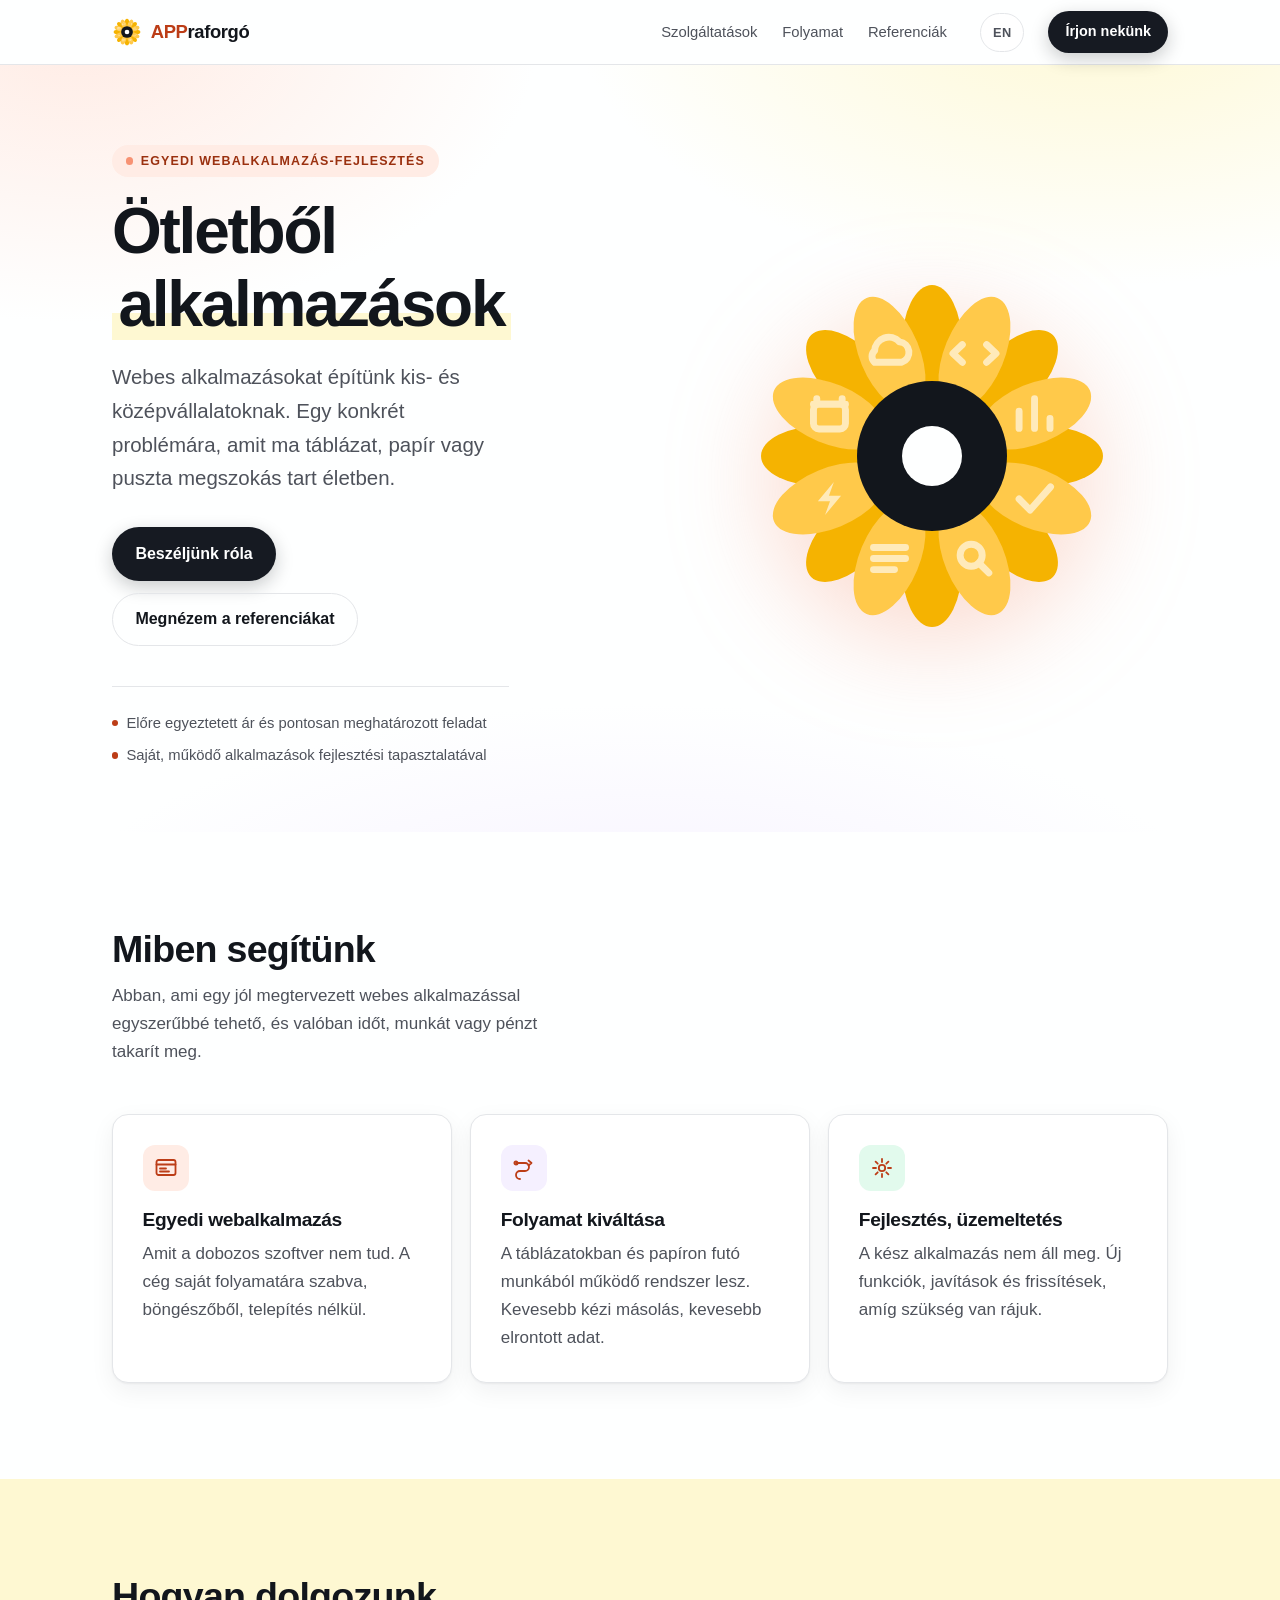
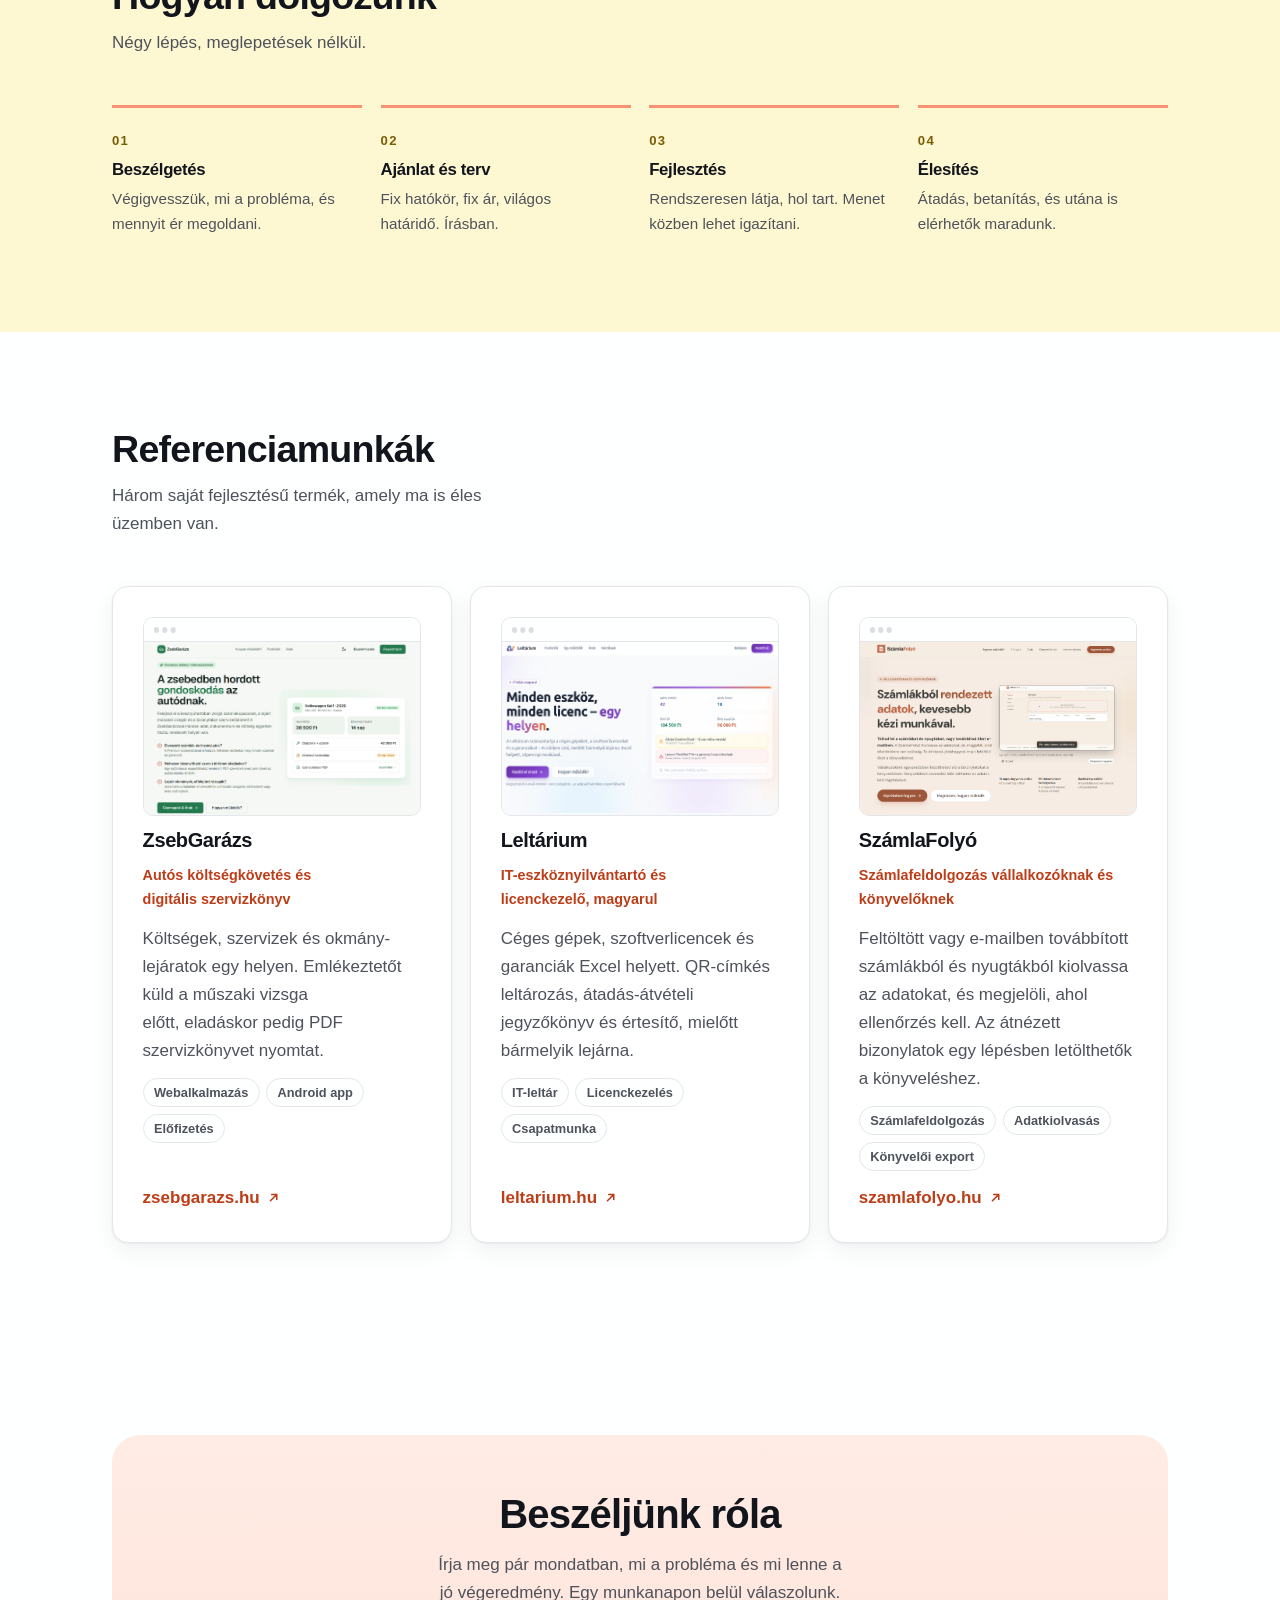
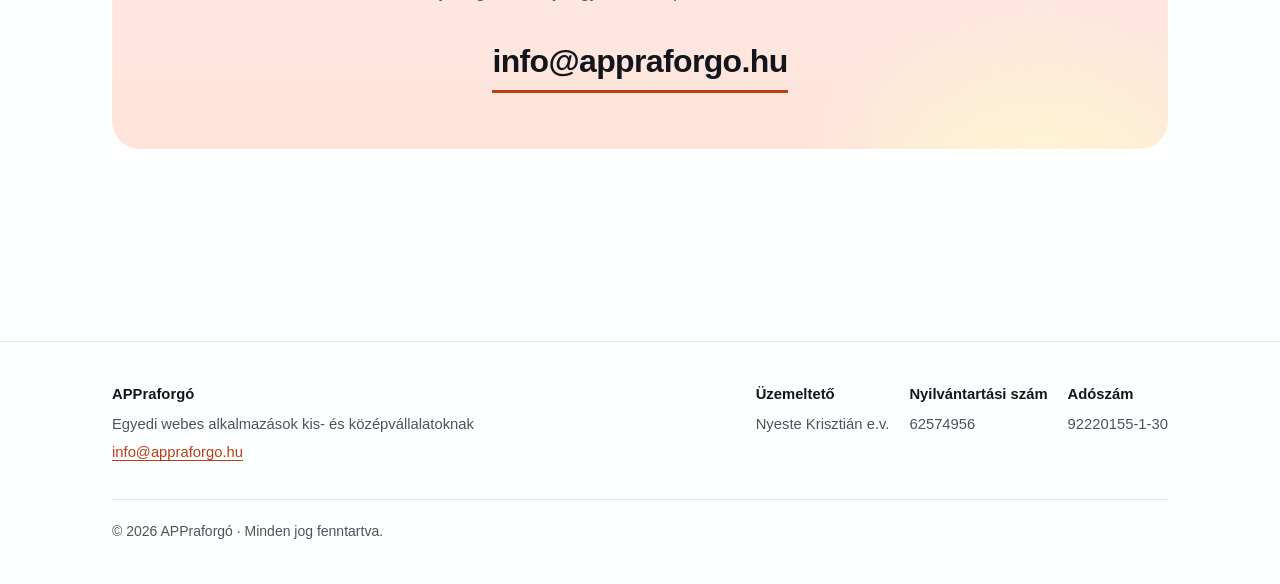
==== commit b1ff5d31: "Recolour the site with the reference palette Replace the royal blue and saturated gold with the airy" ====
--- a/index.html
+++ b/index.html
@@ -10,7 +10,7 @@
 <link rel="alternate" hreflang="hu" href="https://appraforgo.hu/">
 <link rel="alternate" hreflang="en" href="https://appraforgo.hu/en/">
 <link rel="alternate" hreflang="x-default" href="https://appraforgo.hu/">
-<meta name="theme-color" content="#2A4BD7">
+<meta name="theme-color" content="#FEFFFF">
 
 <meta property="og:type" content="website">
 <meta property="og:locale" content="hu_HU">
@@ -50,6 +50,11 @@
   "taxID": "92220155-1-30"
 }
 </script>
+<!-- A beúszó animáció csak akkor rejti el előre az elemeket, ha tényleg van
+     JavaScript. Ez a sor még a <body> kirajzolása előtt fut, így nincs
+     felvillanás; JS nélkül minden rögtön látszik. -->
+<script>document.documentElement.classList.add("js-reveal");</script>
+
 </head>
 
 <body id="top">
@@ -108,8 +113,8 @@
             <path d="M-2.7 1.6 H2.2 A1.9 1.9 0 0 0 1.8 -2.1 A2.6 2.6 0 0 0 -2.7 -0.5 A1.4 1.4 0 0 0 -2.7 1.6 Z" fill="none" stroke="#FFFFFF" stroke-width="1.25" stroke-linecap="round" stroke-linejoin="round"/>
           </g>
         </g>
-        <circle cx="32" cy="32" r="12.5" fill="#2A4BD7"/>
-        <circle cx="32" cy="32" r="5" fill="#FCFBF7"/>
+        <circle cx="32" cy="32" r="12.5" fill="#12161C"/>
+        <circle cx="32" cy="32" r="5" fill="#FEFFFF"/>
       </svg>
       <span><span class="brand-app">APP</span>raforgó</span>
     </a>
@@ -199,8 +204,8 @@
               <path d="M-2.7 1.6 H2.2 A1.9 1.9 0 0 0 1.8 -2.1 A2.6 2.6 0 0 0 -2.7 -0.5 A1.4 1.4 0 0 0 -2.7 1.6 Z" fill="none" stroke="#FFFFFF" stroke-width="1.25" stroke-linecap="round" stroke-linejoin="round"/>
             </g>
           </g>
-          <circle cx="32" cy="32" r="12.5" fill="#2A4BD7"/>
-          <circle cx="32" cy="32" r="5" fill="#FCFBF7"/>
+          <circle cx="32" cy="32" r="12.5" fill="#12161C"/>
+          <circle cx="32" cy="32" r="5" fill="#FEFFFF"/>
         </svg>
       </div>
     </div>
@@ -209,13 +214,13 @@
   <!-- Szolgáltatások -->
   <section class="section" id="szolgaltatasok">
     <div class="container">
-      <div class="section-head">
+      <div class="section-head reveal">
         <h2>Miben segítünk</h2>
         <p>Abban, ami egy jól megtervezett webes alkalmazással egyszerűbbé tehető, és valóban időt, munkát vagy pénzt takarít meg.</p>
       </div>
 
       <div class="grid grid-3">
-        <article class="card">
+        <article class="card reveal">
           <div class="card-icon" aria-hidden="true">
             <svg viewBox="0 0 24 24" fill="none" stroke="currentColor" stroke-width="1.8" stroke-linecap="round" stroke-linejoin="round">
               <rect x="2.5" y="4" width="19" height="15" rx="2"/><path d="M2.5 8.5h19M6 12.5h6M6 15.5h9"/>
@@ -225,7 +230,7 @@
           <p>Amit a dobozos szoftver nem tud. A cég saját folyamatára szabva, böngészőből, telepítés nélkül.</p>
         </article>
 
-        <article class="card">
+        <article class="card reveal">
           <div class="card-icon" aria-hidden="true">
             <svg viewBox="0 0 24 24" fill="none" stroke="currentColor" stroke-width="1.8" stroke-linecap="round" stroke-linejoin="round">
               <path d="M4 7h9a4 4 0 0 1 0 8H8a4 4 0 0 0 0 8"/><path d="m16.5 4.5 3 2.5-3 2.5"/><circle cx="4" cy="7" r="1.6"/>
@@ -235,7 +240,7 @@
           <p>A táblázatokban és papíron futó munkából működő rendszer lesz. Kevesebb kézi másolás, kevesebb elrontott adat.</p>
         </article>
 
-        <article class="card">
+        <article class="card reveal">
           <div class="card-icon" aria-hidden="true">
             <svg viewBox="0 0 24 24" fill="none" stroke="currentColor" stroke-width="1.8" stroke-linecap="round" stroke-linejoin="round">
               <path d="M12 3v3M12 18v3M3 12h3M18 12h3M5.6 5.6l2.1 2.1M16.3 16.3l2.1 2.1M18.4 5.6l-2.1 2.1M7.7 16.3l-2.1 2.1"/><circle cx="12" cy="12" r="3.2"/>
@@ -249,27 +254,27 @@
   </section>
 
   <!-- Folyamat -->
-  <section class="section" id="folyamat" style="background: var(--brand-soft);">
+  <section class="section" id="folyamat" style="background: var(--sun-soft);">
     <div class="container">
-      <div class="section-head">
+      <div class="section-head reveal">
         <h2>Hogyan dolgozunk</h2>
         <p>Négy lépés, meglepetések nélkül.</p>
       </div>
 
       <div class="steps">
-        <article class="step">
+        <article class="step reveal">
           <h3>Beszélgetés</h3>
           <p>Végigvesszük, mi a probléma, és mennyit ér megoldani.</p>
         </article>
-        <article class="step">
+        <article class="step reveal">
           <h3>Ajánlat és terv</h3>
           <p>Fix hatókör, fix ár, világos határidő. Írásban.</p>
         </article>
-        <article class="step">
+        <article class="step reveal">
           <h3>Fejlesztés</h3>
           <p>Rendszeresen látja, hol tart. Menet közben lehet igazítani.</p>
         </article>
-        <article class="step">
+        <article class="step reveal">
           <h3>Élesítés</h3>
           <p>Átadás, betanítás, és utána is elérhetők maradunk.</p>
         </article>
@@ -280,13 +285,13 @@
   <!-- Referenciák -->
   <section class="section" id="referenciak">
     <div class="container">
-      <div class="section-head">
+      <div class="section-head reveal">
         <h2>Referenciamunkák</h2>
         <p>Három saját fejlesztésű termék, amely ma is éles üzemben van.</p>
       </div>
 
       <div class="grid grid-2">
-        <a class="card work" href="https://zsebgarazs.hu" target="_blank" rel="noopener noreferrer">
+        <a class="card work reveal" href="https://zsebgarazs.hu" target="_blank" rel="noopener noreferrer">
           <div class="work-shot">
             <img src="assets/zsebgarazs.png" width="1229" height="768" loading="lazy" decoding="async"
                  alt="A ZsebGarázs weboldalának nyitóképernyője egy autó adatlapjával">
@@ -307,7 +312,7 @@
           </span>
         </a>
 
-        <a class="card work" href="https://leltarium.hu" target="_blank" rel="noopener noreferrer">
+        <a class="card work reveal" href="https://leltarium.hu" target="_blank" rel="noopener noreferrer">
           <div class="work-shot">
             <img src="assets/leltarium.png" width="1144" height="715" loading="lazy" decoding="async"
                  alt="A Leltárium weboldalának nyitóképernyője az áttekintő műszerfallal">
@@ -328,7 +333,7 @@
           </span>
         </a>
 
-        <a class="card work" href="https://szamlafolyo.hu" target="_blank" rel="noopener noreferrer">
+        <a class="card work reveal" href="https://szamlafolyo.hu" target="_blank" rel="noopener noreferrer">
           <div class="work-shot">
             <img src="assets/szamlafolyo.png" width="1414" height="884" loading="lazy" decoding="async"
                  alt="A SzámlaFolyó weboldalának nyitóképernyője a bizonylatok feltöltő felületével">
@@ -355,7 +360,7 @@
   <!-- Kapcsolat -->
   <section class="section" id="kapcsolat">
     <div class="container">
-      <div class="contact">
+      <div class="contact reveal">
         <h2>Beszéljünk róla</h2>
         <p>
           Írja meg pár mondatban, mi a probléma és mi lenne a jó vég&shy;eredmény.
@@ -399,6 +404,40 @@
   document.getElementById("ev").textContent = new Date().getFullYear();
 </script>
 
+<!-- Beúszó kártyák: ami a képernyőre ér, egyszer halkan felúszik. A hero
+     szándékosan nincs közte — az a lap legnagyobb szövege, és egy fade
+     késleltetné a Google által mért LCP-t. -->
+<script>
+  (function () {
+    var items = document.querySelectorAll(".reveal");
+
+    // Nincs IntersectionObserver? Akkor vissza a rejtést, és kész.
+    if (!("IntersectionObserver" in window) || !items.length) {
+      document.documentElement.classList.remove("js-reveal");
+      return;
+    }
+
+    // Egy csoportban (azonos szülő) a szomszédok lépcsőzve indulnak.
+    items.forEach(function (el) {
+      var i = 0;
+      for (var p = el.previousElementSibling; p; p = p.previousElementSibling) {
+        if (p.classList.contains("reveal")) i++;
+      }
+      el.style.setProperty("--reveal-delay", Math.min(i, 4) * 90 + "ms");
+    });
+
+    var io = new IntersectionObserver(function (entries) {
+      entries.forEach(function (entry) {
+        if (!entry.isIntersecting) return;
+        entry.target.classList.add("is-visible");
+        io.unobserve(entry.target);          // egyszer fut le, utána elengedjük
+      });
+    }, { threshold: .15, rootMargin: "0px 0px -10% 0px" });
+
+    items.forEach(function (el) { io.observe(el); });
+  })();
+</script>
+
 <!-- Vercel Web Analytics. Süti nélküli, saját domainről töltődik (nincs külső
      kérés), és csak lapmegtekintést mér. A window.va sor a későbbi egyedi
      eseményekhez kell — enélkül a va() hívások elvesznének. -->
--- a/assets/style.css
+++ b/assets/style.css
@@ -1,23 +1,35 @@
 /* ==========================================================================
    APPraforgó — landing page
-   Paletta: királykék + napraforgó arany, világos törtfehér alapon.
+   Paletta: tiszta fehér alap, majdnem fekete szöveg, pasztell mezők
+   (barack / napsárga / menta / levendula) és terrakotta kiemelés.
    ========================================================================== */
 
 :root {
   color-scheme: light;
 
-  /* Színek */
-  --bg:          #FCFBF7;
+  /* Színek.
+     Minden érték a referenciaoldal kirajzolt képéből mintázva, nem szemre
+     becsülve. A párosítások WCAG AA-ra ellenőrizve (a számokat lásd lentebb
+     az egyes szabályoknál). */
+  --bg:          #FEFFFF;   /* lap háttere: fehér, hajszálnyi hideg árnyalattal */
   --surface:     #FFFFFF;
-  --ink:         #10162B;
-  --muted:       #5A6180;
-  --brand:       #2A4BD7;
-  --brand-dark:  #1E37A6;
-  --brand-soft:  #EEF1FE;
-  --sun:         #F5B301;
-  --sun-soft:    #FFF3CF;
-  --sun-ink:     #7A5B00;  /* sárga családú szöveg világos háttéren, AA-kontraszttal */
-  --line:        #E6E4DC;
+  --ink:         #12161C;   /* főszöveg és címek */
+  --ink-solid:   #161A22;   /* tömör sötét felület: elsődleges gomb */
+  --muted:       #4E525B;   /* másodlagos szöveg — 7.8:1 a lap hátterén */
+  --brand:       #BC3D17;   /* terrakotta: linkek, ikonok, kiemelés — 5.5:1 */
+  --brand-dark:  #9A300F;   /* hover — 7.5:1 */
+  --brand-soft:  #FFECE5;   /* barack mező */
+  --coral:       #F79273;   /* korall: apró dekoratív jelek */
+
+  /* A napraforgó-sárga megmaradt: a referenciaoldalnak is pont ez a két
+     sárgája van, úgyhogy a márkaszín nem esett áldozatul az átszínezésnek. */
+  --sun:         #F9ECA7;   /* erősebb sárga */
+  --sun-soft:    #FEF8D2;   /* napsárga mező */
+  --sun-ink:     #7A5E06;   /* sárga családú szöveg — 5.7:1 a sárga mezőn */
+
+  --mint:        #E2FAED;
+  --lilac:       #F5F0FF;
+  --line:        #E4E6E9;   /* hajszálvonal */
 
   /* Tipográfia */
   --font: -apple-system, BlinkMacSystemFont, "Segoe UI", Inter, Roboto,
@@ -27,8 +39,8 @@
   --container: 1120px;
   --radius: 16px;
   --radius-sm: 10px;
-  --shadow: 0 1px 2px rgba(16, 22, 43, .05), 0 8px 24px rgba(16, 22, 43, .06);
-  --shadow-lift: 0 2px 4px rgba(16, 22, 43, .06), 0 16px 40px rgba(16, 22, 43, .10);
+  --shadow: 0 1px 2px rgba(18, 22, 28, .05), 0 8px 24px rgba(18, 22, 28, .06);
+  --shadow-lift: 0 2px 4px rgba(18, 22, 28, .06), 0 16px 40px rgba(18, 22, 28, .10);
 }
 
 /* --- Alapok ------------------------------------------------------------- */
@@ -87,7 +99,7 @@
   position: sticky;
   top: 0;
   z-index: 50;
-  background: rgba(252, 251, 247, .88);
+  background: rgba(254, 255, 255, .85);
   backdrop-filter: saturate(180%) blur(12px);
   border-bottom: 1px solid var(--line);
 }
@@ -223,26 +235,30 @@
 }
 .btn:hover { transform: translateY(-1px); }
 
+/* A referenciaoldalon az elsődleges gomb nem márkaszínű, hanem tömör
+   majdnem-fekete pill — a pasztell mezők mellett ez ad kapaszkodót a szemnek.
+   Fehér szöveggel 17.4:1. */
 .btn-primary {
-  background: var(--brand);
+  background: var(--ink-solid);
   color: #fff;
-  box-shadow: 0 6px 18px rgba(42, 75, 215, .28);
-}
-.btn-primary:hover { background: var(--brand-dark); color: #fff; box-shadow: 0 10px 26px rgba(42, 75, 215, .34); }
+  box-shadow: 0 6px 18px rgba(18, 22, 28, .22);
+}
+.btn-primary:hover { background: var(--ink); color: #fff; box-shadow: 0 10px 26px rgba(18, 22, 28, .28); }
 
 .btn-ghost {
   background: transparent;
   color: var(--ink);
   border-color: var(--line);
 }
-.btn-ghost:hover { background: var(--surface); border-color: var(--brand); color: var(--brand-dark); }
-
+.btn-ghost:hover { background: var(--brand-soft); border-color: var(--brand); color: var(--brand-dark); }
+
+/* Jelenleg egyik lap sem használja; ha előkerül, a sárga mező a háttere. */
 .btn-sun {
   background: var(--sun);
   color: var(--ink);
-  box-shadow: 0 6px 18px rgba(245, 179, 1, .32);
-}
-.btn-sun:hover { background: #ffc21f; color: var(--ink); }
+  box-shadow: 0 6px 18px rgba(199, 160, 40, .24);
+}
+.btn-sun:hover { background: #F5E48C; color: var(--ink); }
 
 .btn-sm { padding: .5rem 1rem; font-size: .9rem; }
 
@@ -272,7 +288,7 @@
   content: "";
   width: .45rem; height: .45rem;
   border-radius: 50%;
-  background: var(--sun);
+  background: var(--coral);
 }
 
 /* --- Hero --------------------------------------------------------------- */
@@ -282,8 +298,9 @@
   overflow: hidden;
   padding-block: clamp(3rem, 7vw, 5rem) clamp(2.75rem, 5vw, 4rem);
   background:
-    radial-gradient(60rem 32rem at 78% -12%, var(--sun-soft) 0%, transparent 62%),
-    radial-gradient(52rem 30rem at 8% 0%, var(--brand-soft) 0%, transparent 60%);
+    radial-gradient(54rem 30rem at 86% -10%, var(--sun-soft) 0%, transparent 62%),
+    radial-gradient(48rem 30rem at 6% -4%, var(--brand-soft) 0%, transparent 60%),
+    radial-gradient(60rem 26rem at 50% 118%, var(--lilac) 0%, transparent 64%);
 }
 
 .hero-grid {
@@ -305,7 +322,7 @@
 }
 .hero-visual svg {
   width: min(24rem, 100%);
-  filter: drop-shadow(0 24px 50px rgba(245, 179, 1, .35));
+  filter: drop-shadow(0 24px 50px rgba(247, 146, 115, .34));
   animation: napraforgo 120s linear infinite;
 }
 @keyframes napraforgo { to { transform: rotate(360deg); } }
@@ -395,6 +412,11 @@
 }
 .card-icon svg { width: 1.5rem; height: 1.5rem; }
 
+/* A három csempe nem ugyanaz a pasztell: a referenciaoldal is váltogatja a
+   mezőszíneket. A terrakotta ikon mindhárom háttéren 4.8:1 fölött van. */
+.grid-3 > .card:nth-child(2) .card-icon { background: var(--lilac); }
+.grid-3 > .card:nth-child(3) .card-icon { background: var(--mint); }
+
 /* --- Folyamat ----------------------------------------------------------- */
 
 .steps {
@@ -421,7 +443,10 @@
   color: var(--sun-ink);
   margin-bottom: .5rem;
 }
-.step { border-top-color: var(--sun); }
+/* Korall, nem terrakotta: négy teljes szélességű vonalhoz a terrakotta túl
+   hangos volt a halk sárga sávon. A lépés sorszáma (--sun-ink, 5.7:1) viszi a
+   tagolást, a vonal csak kíséri. */
+.step { border-top-color: var(--coral); }
 .step h3 { font-size: 1.05rem; margin-bottom: .4rem; }
 .step p { color: var(--muted); font-size: .95rem; }
 
@@ -438,7 +463,7 @@
 .work:hover {
   transform: translateY(-3px);
   box-shadow: var(--shadow-lift);
-  border-color: #CFD6F7;
+  border-color: #FCD1C3;
   color: inherit;
 }
 
@@ -474,8 +499,8 @@
   width: .32rem;
   height: .32rem;
   border-radius: 50%;
-  background: #D8D5CB;
-  box-shadow: .52rem 0 0 #D8D5CB, 1.04rem 0 0 #D8D5CB;
+  background: #DCDEE2;
+  box-shadow: .52rem 0 0 #DCDEE2, 1.04rem 0 0 #DCDEE2;
 }
 .work-shot img {
   display: block;
@@ -525,18 +550,20 @@
 
 /* --- Kapcsolat ---------------------------------------------------------- */
 
+/* A referenciaoldal záró blokkja nem sötét, hanem világos barack mező sötét
+   szöveggel — ezért fordult meg itt a panel. A szöveg 15.9:1, a link
+   aláhúzása 4.8:1 a panel legsötétebb pontján. */
 .contact {
-  background: var(--brand);
-  color: #fff;
+  background:
+    radial-gradient(26rem 18rem at 88% 112%, var(--sun-soft) 0%, transparent 62%),
+    linear-gradient(180deg, var(--brand-soft) 0%, #FEE3DA 100%);
+  color: var(--ink);
   border-radius: clamp(18px, 3vw, 28px);
   padding: clamp(2rem, 5vw, 3.5rem);
   text-align: center;
-  background-image:
-    radial-gradient(30rem 20rem at 85% 110%, rgba(245, 179, 1, .28) 0%, transparent 60%),
-    radial-gradient(26rem 18rem at 10% -20%, rgba(255, 255, 255, .16) 0%, transparent 60%);
 }
 .contact h2 { font-size: clamp(1.7rem, 1.2rem + 2vw, 2.5rem); }
-.contact p { color: rgba(255, 255, 255, .84); margin: .9rem auto 0; max-width: 44ch; }
+.contact p { color: var(--muted); margin: .9rem auto 0; max-width: 44ch; }
 
 .mail {
   display: inline-block;
@@ -544,14 +571,16 @@
   font-size: clamp(1.2rem, .9rem + 1.8vw, 2rem);
   font-weight: 700;
   letter-spacing: -.02em;
-  color: #fff;
+  color: var(--ink);
   text-decoration: none;
-  border-bottom: 3px solid var(--sun);
+  border-bottom: 3px solid var(--brand);
   padding-bottom: .15rem;
   word-break: break-word;
 }
-.mail:hover { color: var(--sun); }
-.contact :focus-visible { outline-color: #fff; }
+.mail:hover { color: var(--brand); }
+/* A panel világos lett, így a globális terrakotta fókuszkeret látszik rajta
+   (4.8:1) — a korábbi fehér keret itt eltűnt volna. */
+.contact :focus-visible { outline-color: var(--brand); }
 
 /* --- Lábléc ------------------------------------------------------------- */
 
@@ -583,6 +612,58 @@
   font-size: .875rem;
 }
 
+/* --- Beúszó elemek ------------------------------------------------------ */
+
+/* A .reveal elemek csak akkor rejtőznek el, ha a JS tényleg lefutott: a
+   js-reveal osztályt a <head> egyetlen sora teszi fel. JavaScript nélkül —
+   vagy ha a lap alján lévő script elhasalna — minden rögtön látszik, tehát
+   az animáció sosem tudja elrejteni a tartalmat. */
+
+/* Szándékosan az önálló `translate` tulajdonság, nem a `transform`: így a
+   kártyák meglévő hover-emelkedése (`transform: translateY(-3px)`) külön
+   csatornán marad, és nem üti ki ez a nála erősebb szabály. Ahol a böngésző
+   nem ismeri a `translate`-et, ott marad a sima halványodás. */
+
+.js-reveal .reveal {
+  opacity: 0;
+  translate: 0 1.5rem;
+  transition: opacity .7s cubic-bezier(.21, .6, .35, 1),
+              translate .7s cubic-bezier(.21, .6, .35, 1),
+              rotate .7s cubic-bezier(.21, .6, .35, 1);
+  transition-delay: var(--reveal-delay, 0ms);
+}
+
+.js-reveal .reveal.is-visible {
+  opacity: 1;
+  translate: none;
+}
+
+/* A referencia-kártyák ennél többet csinálnak: hátradöntve indulnak, és a
+   képernyőre érve „felállnak". A térhatás a rács `perspective`-jéből jön —
+   a kártyára tett `rotate` önmagában lapos maradna. Szintén önálló
+   tulajdonság, nem `transform`, hogy a hover-emelkedés megmaradjon.
+
+   A két `is-visible` szabály azonos erősségű (0,3,0), és az alapszabály
+   áll előrébb, ezért a végállapotot itt négy osztállyal kell kimondani —
+   különben a kártya sosem állna vissza egyenesbe. */
+
+.grid-2 { perspective: 1400px; }
+
+.js-reveal .work.reveal {
+  transform-origin: 50% 100%;
+  rotate: x 30deg;
+  translate: 0 2rem;
+  /* Lassabb kifutás, mint a többi elemnél: a közös easing a döntés
+     háromnegyedét 300 ms alatt ledolgozta, így a térhatás meg sem látszott. */
+  transition-duration: 1s;
+  transition-timing-function: cubic-bezier(.25, .46, .45, .94);
+}
+
+.js-reveal .work.reveal.is-visible {
+  rotate: none;
+  translate: none;
+}
+
 /* --- Mozgáscsökkentés --------------------------------------------------- */
 
 @media (prefers-reduced-motion: reduce) {
@@ -592,6 +673,8 @@
     animation-iteration-count: 1 !important;
     transition-duration: .01ms !important;
   }
+  /* Itt nem úszik be semmi: minden elem rögtön a végállapotában áll. */
+  .js-reveal .reveal { opacity: 1; translate: none; rotate: none; transition: none; }
   .btn:hover, .work:hover { transform: none; }
   .work:hover .work-shot img { transform: none; }
 }
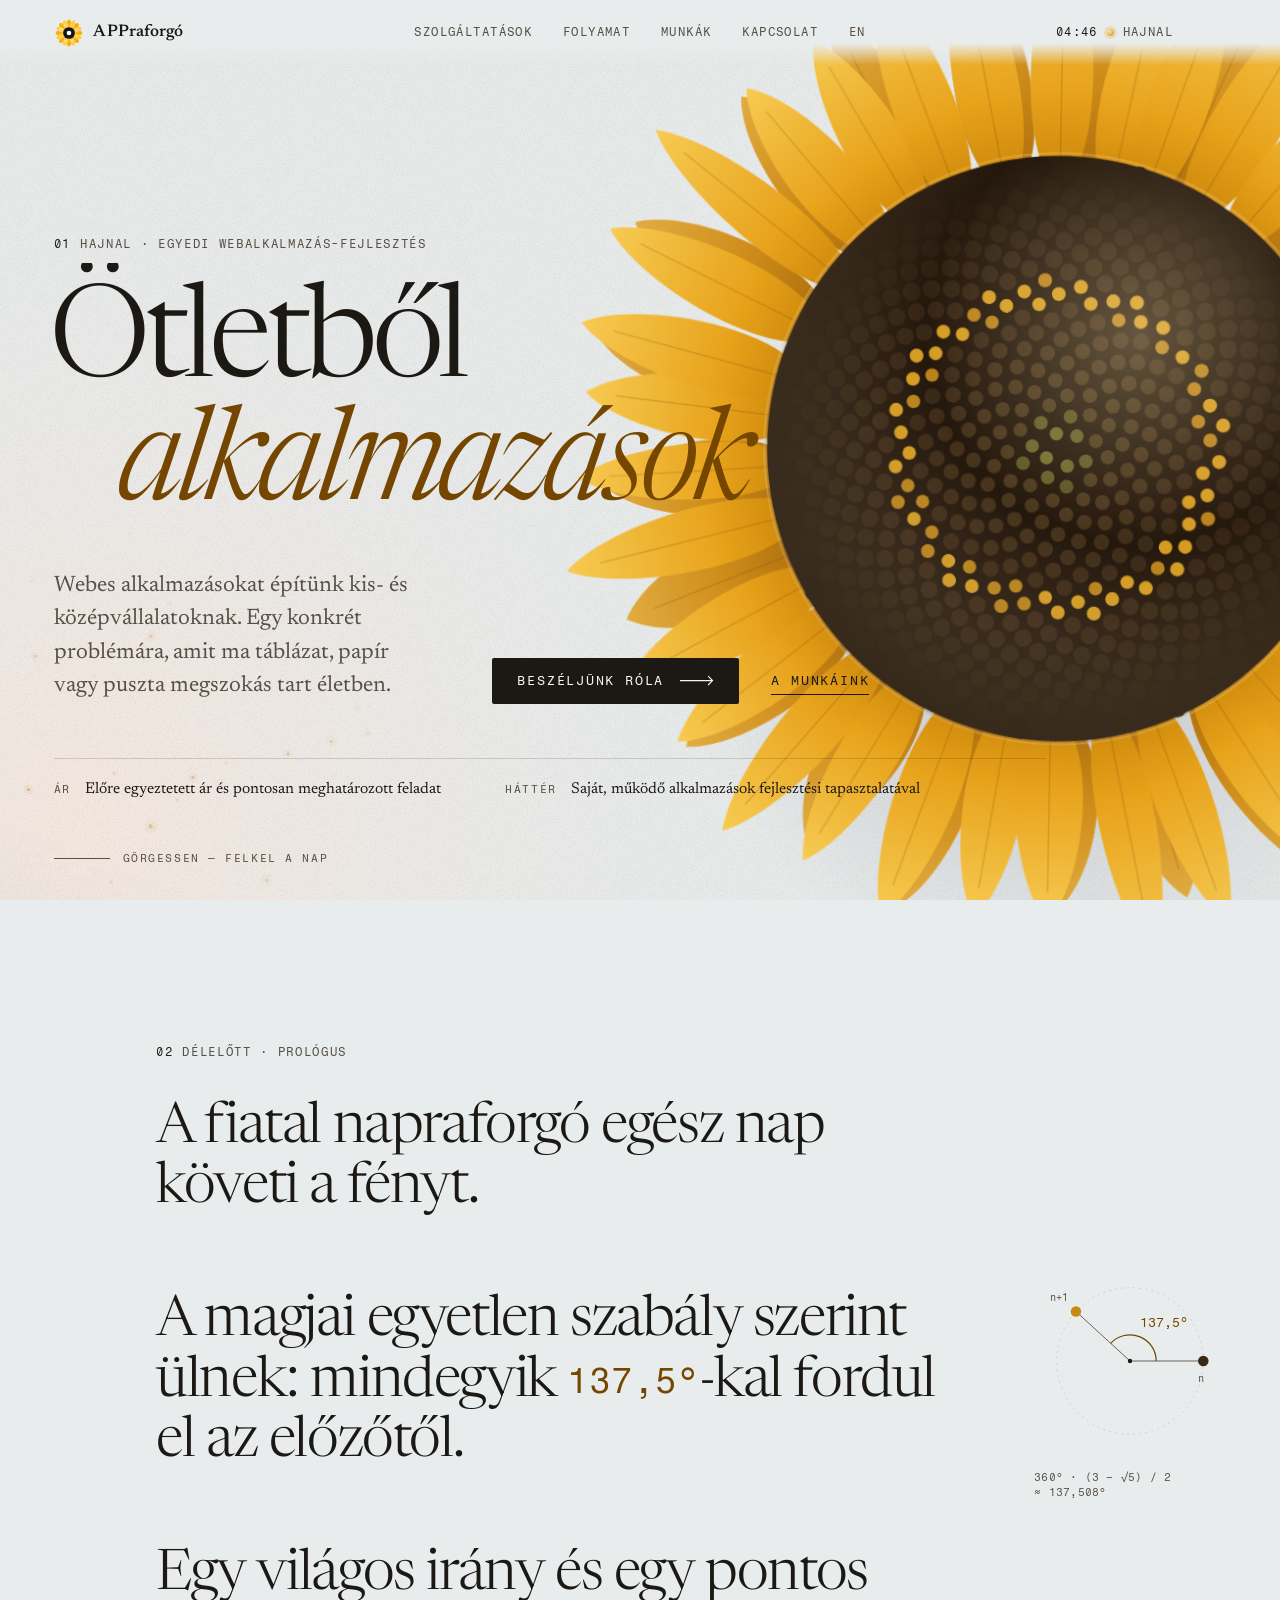
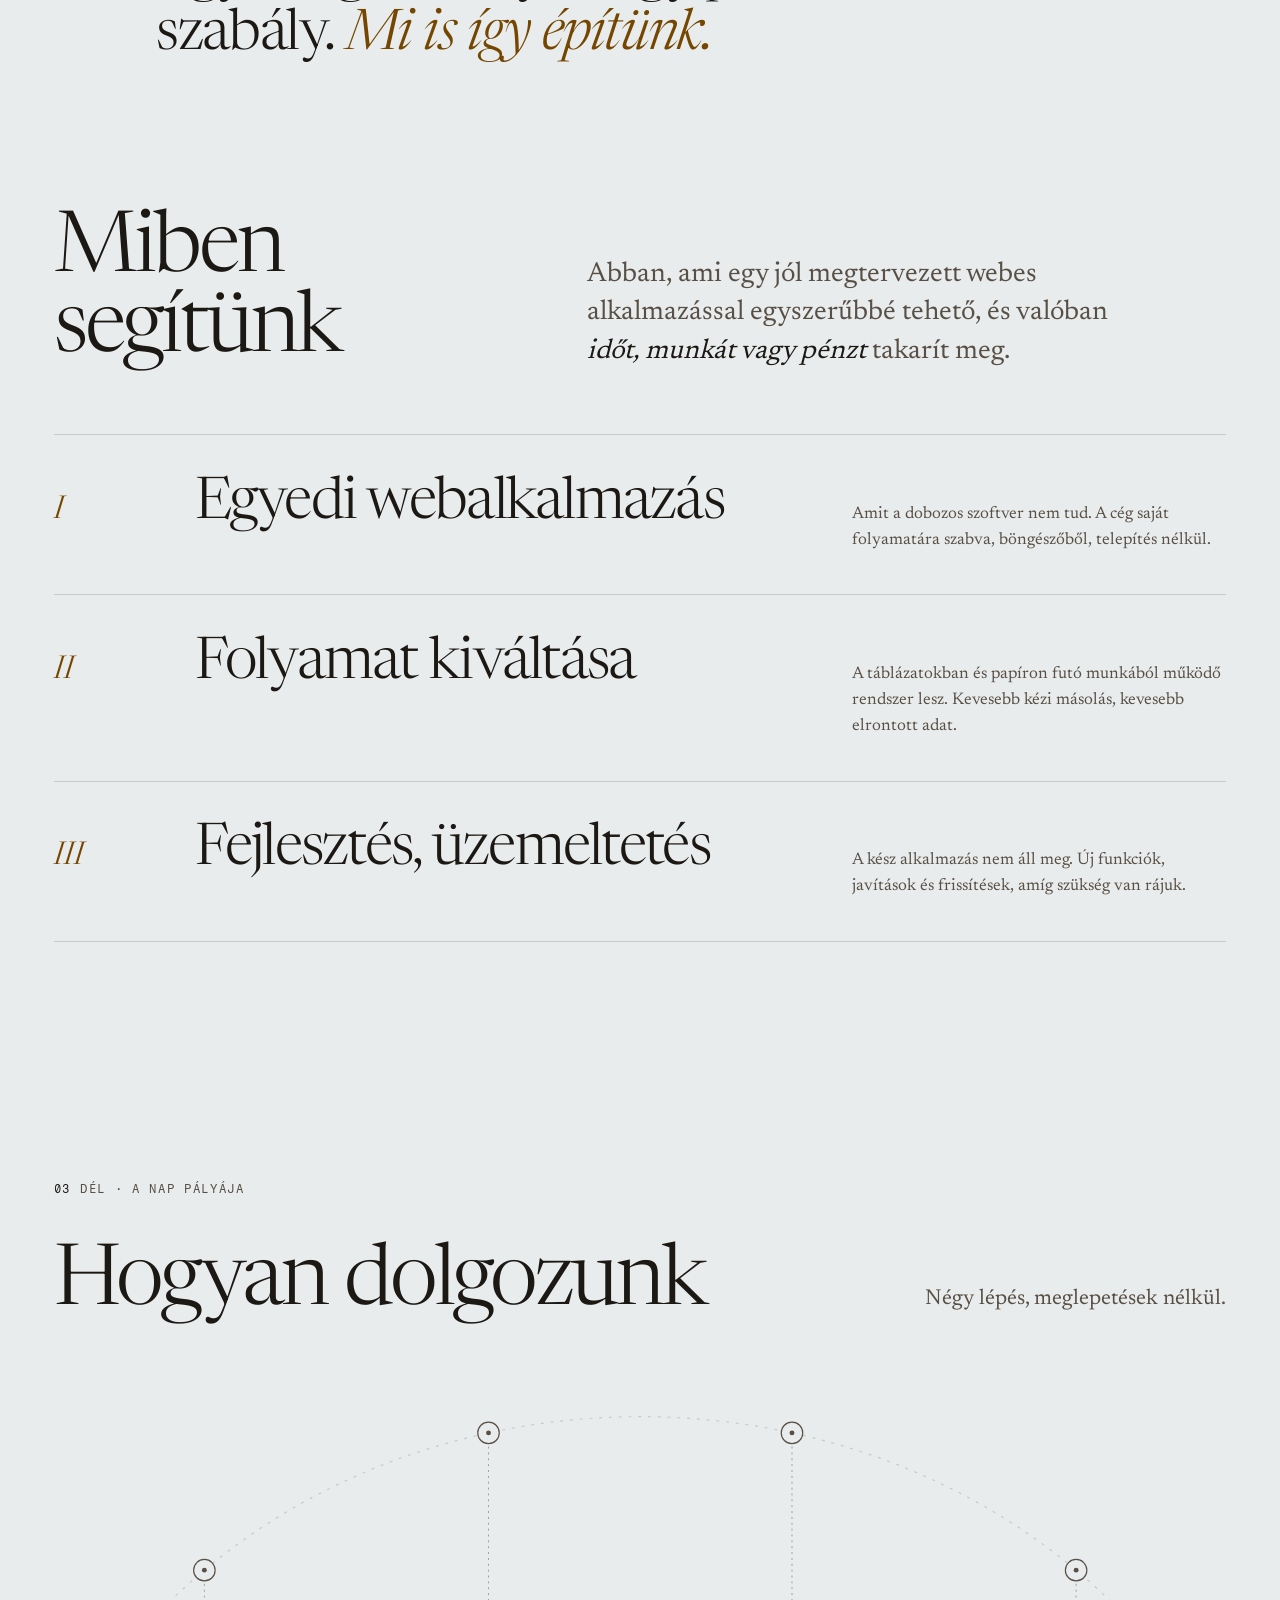
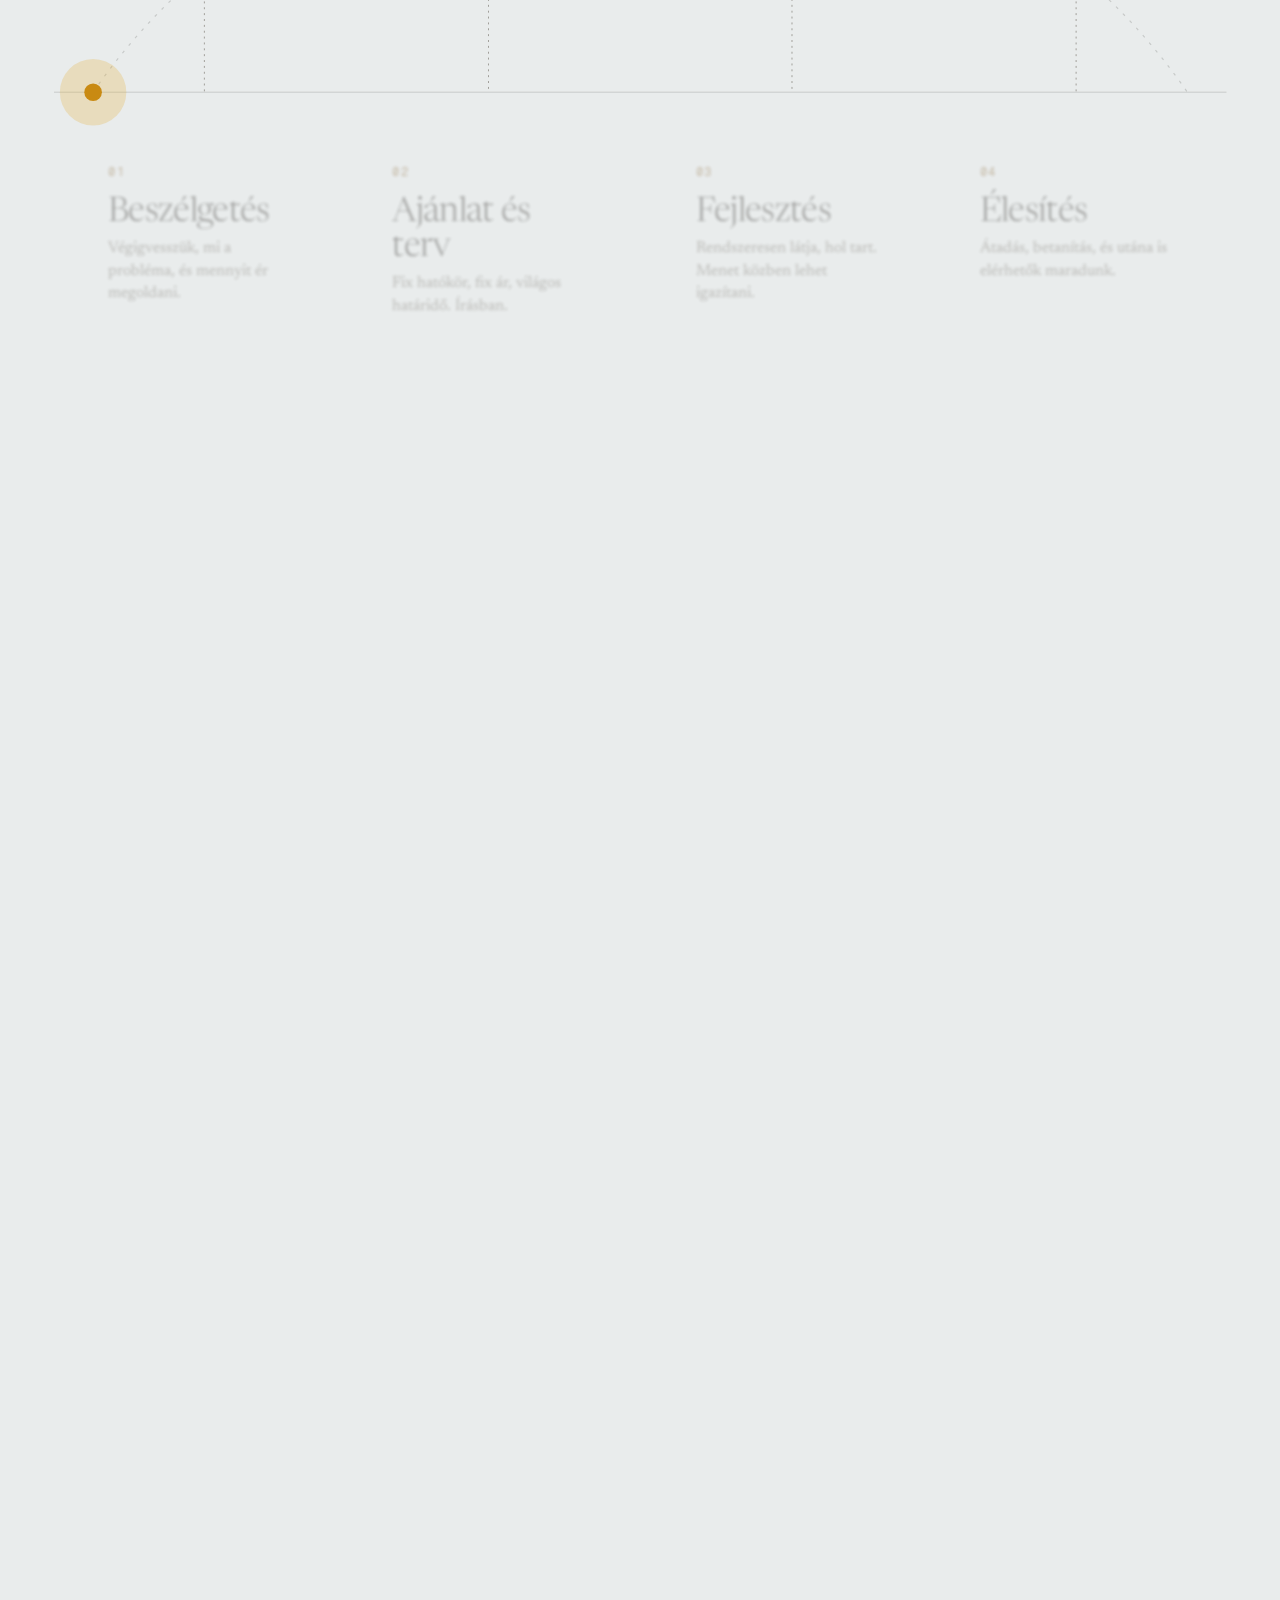
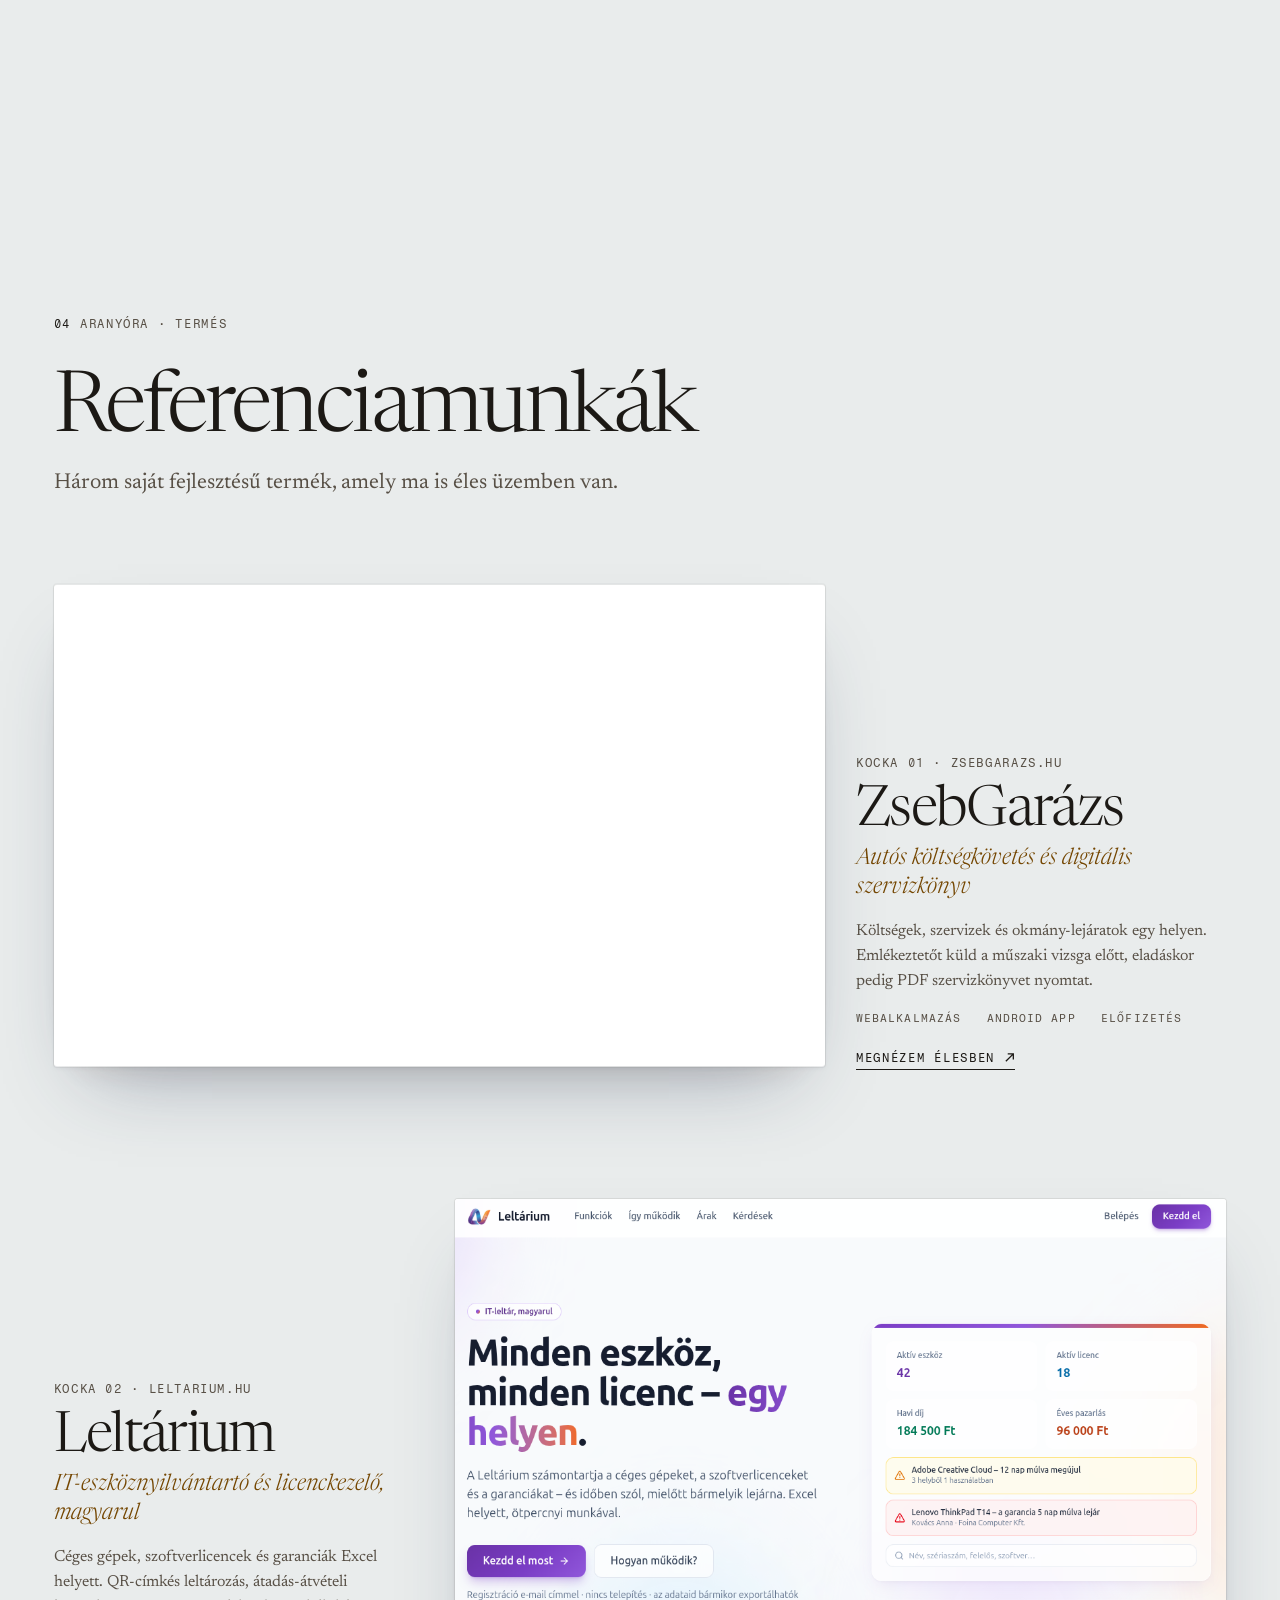
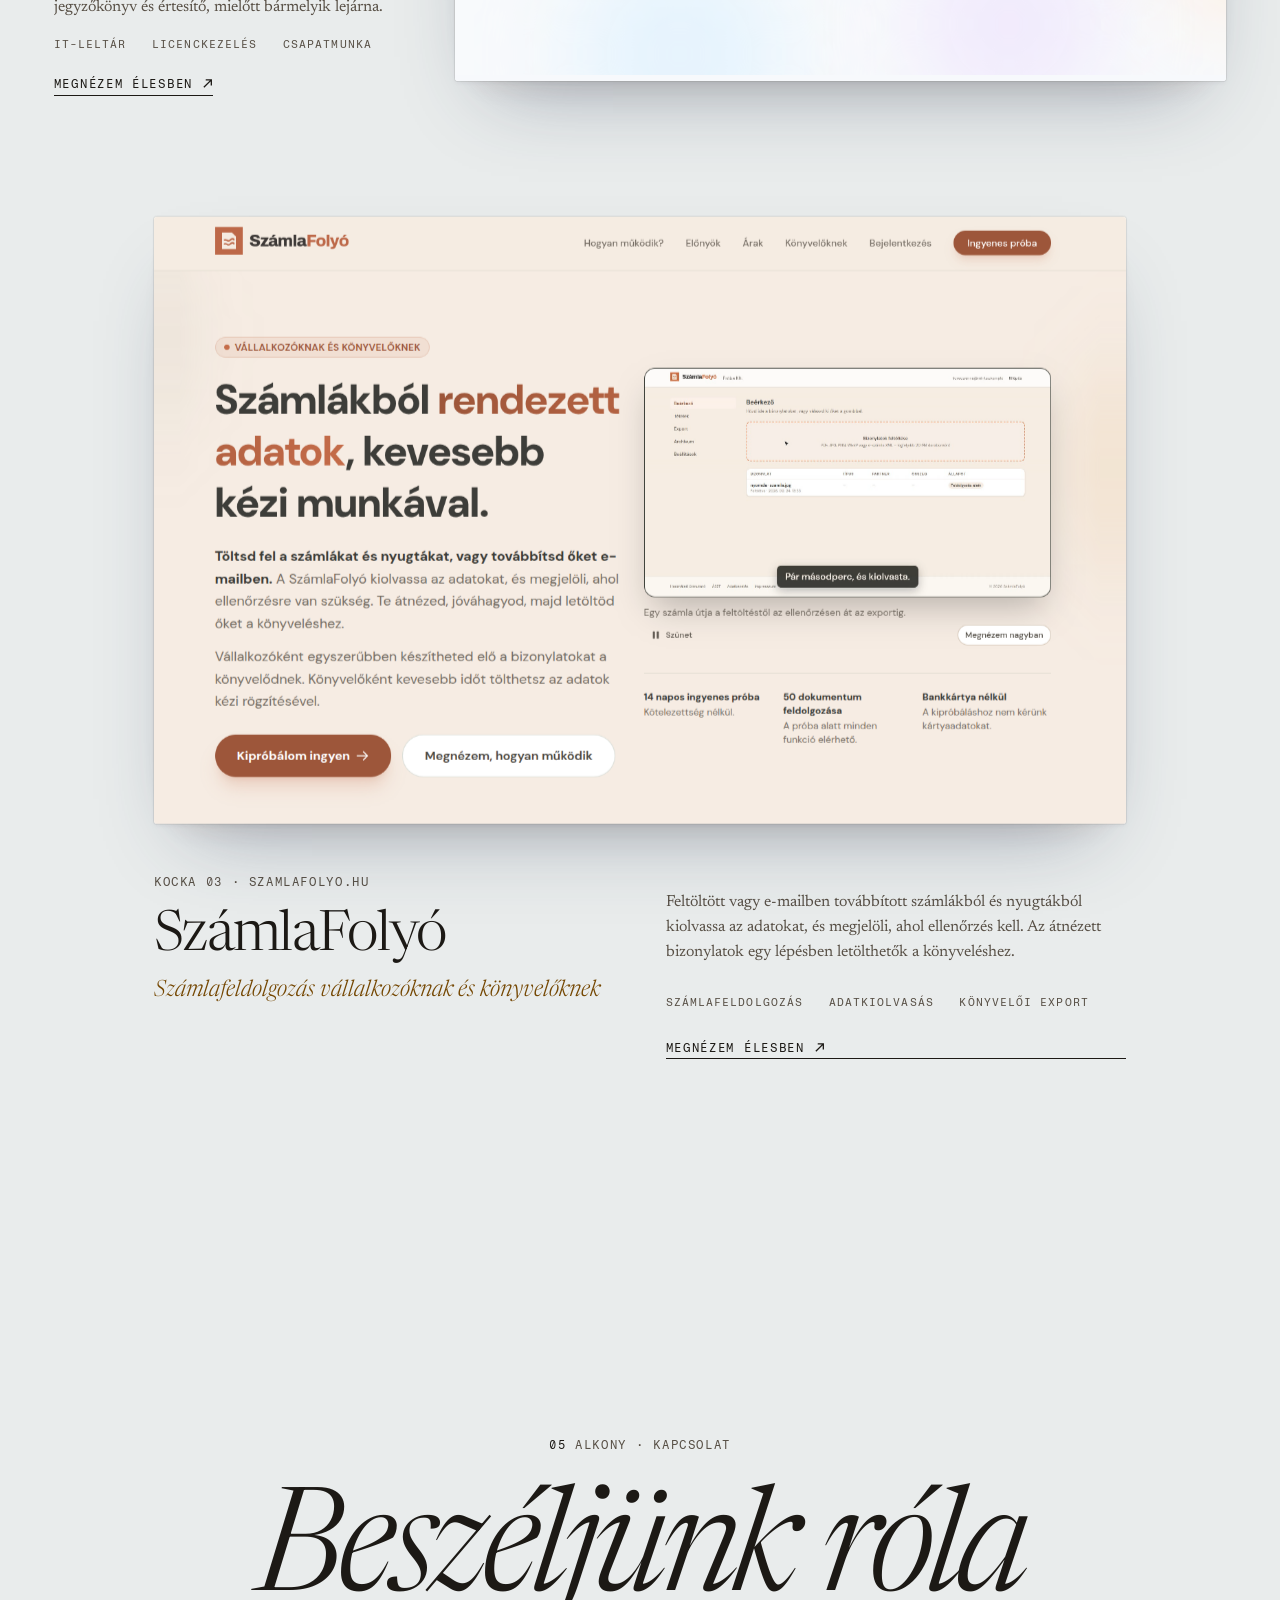
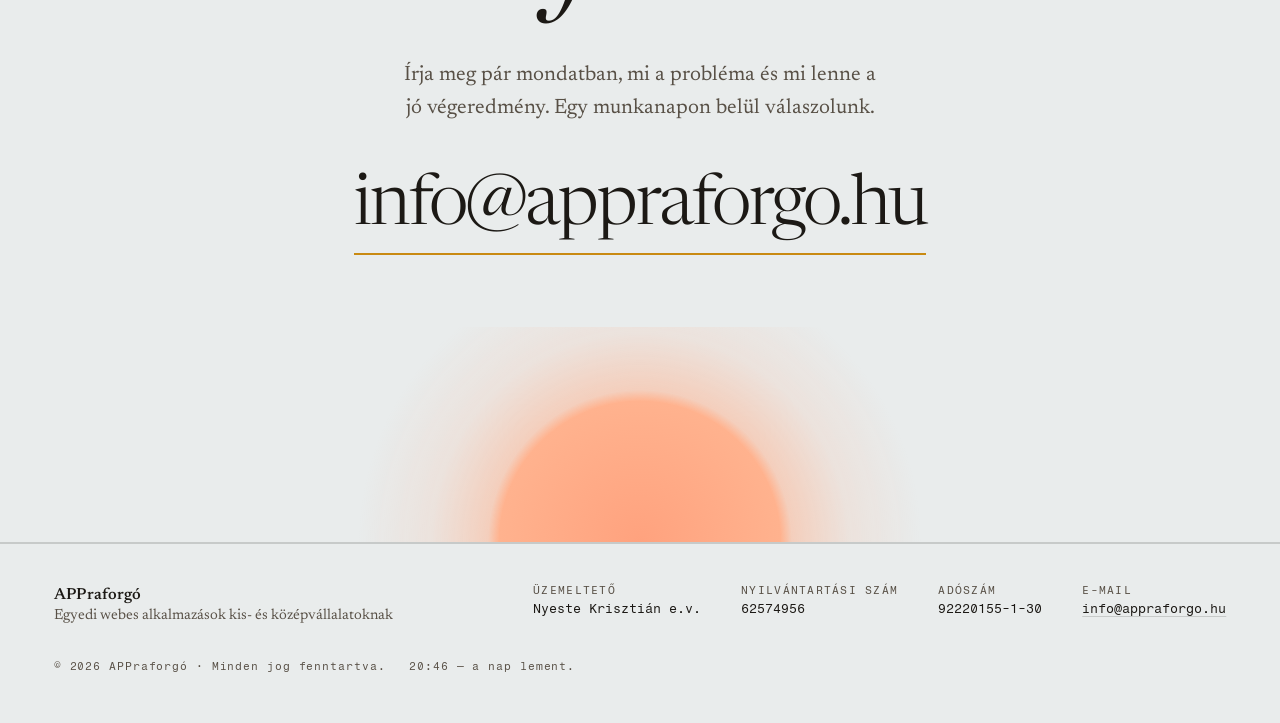
==== commit 6f70b65e: "Go live with "A fény felé" The concept becomes the site at / and /en/. The live pages keep everythin" ====
--- a/index.html
+++ b/index.html
@@ -10,7 +10,7 @@
 <link rel="alternate" hreflang="hu" href="https://appraforgo.hu/">
 <link rel="alternate" hreflang="en" href="https://appraforgo.hu/en/">
 <link rel="alternate" hreflang="x-default" href="https://appraforgo.hu/">
-<meta name="theme-color" content="#FEFFFF">
+<meta name="theme-color" content="#E9ECEC">
 
 <meta property="og:type" content="website">
 <meta property="og:locale" content="hu_HU">
@@ -19,18 +19,21 @@
 <meta property="og:title" content="APPraforgó — Ötletből alkalmazások">
 <meta property="og:description" content="Egyedi webes alkalmazások kis- és középvállalatoknak. Konkrét üzleti problémákra szabott rendszerek.">
 <meta property="og:url" content="https://appraforgo.hu/">
-<meta property="og:image" content="https://appraforgo.hu/assets/og.png">
-<meta property="og:image:type" content="image/png">
+<meta property="og:image" content="https://appraforgo.hu/assets/og.jpg">
+<meta property="og:image:type" content="image/jpeg">
 <meta property="og:image:width" content="1200">
 <meta property="og:image:height" content="630">
-<meta property="og:image:alt" content="APPraforgó — Ötletből alkalmazások">
+<meta property="og:image:alt" content="APPraforgó — Ötletből alkalmazások. Egy napraforgó a délutáni napfényben.">
 <meta name="twitter:card" content="summary_large_image">
 <meta name="twitter:title" content="APPraforgó — Ötletből alkalmazások">
 <meta name="twitter:description" content="Egyedi webes alkalmazások kis- és középvállalatoknak.">
-<meta name="twitter:image" content="https://appraforgo.hu/assets/og.png">
-<meta name="twitter:image:alt" content="APPraforgó — Ötletből alkalmazások">
+<meta name="twitter:image" content="https://appraforgo.hu/assets/og.jpg">
+<meta name="twitter:image:alt" content="APPraforgó — Ötletből alkalmazások. Egy napraforgó a délutáni napfényben.">
 
 <link rel="icon" href="favicon.svg" type="image/svg+xml">
+<!-- A két betű, amelyik az első képen látszik. A többi ráér. -->
+<link rel="preload" href="assets/fonts/newsreader-display.woff2" as="font" type="font/woff2" crossorigin>
+<link rel="preload" href="assets/fonts/newsreader-display-italic.woff2" as="font" type="font/woff2" crossorigin>
 <link rel="stylesheet" href="assets/style.css">
 
 <script type="application/ld+json">
@@ -50,400 +53,264 @@
   "taxID": "92220155-1-30"
 }
 </script>
-<!-- A beúszó animáció csak akkor rejti el előre az elemeket, ha tényleg van
-     JavaScript. Ez a sor még a <body> kirajzolása előtt fut, így nincs
-     felvillanás; JS nélkül minden rögtön látszik. -->
-<script>document.documentElement.classList.add("js-reveal");</script>
+<!-- A beúszó elemeket csak akkor rejtjük el előre, ha tényleg fut JavaScript.
+     JS nélkül minden azonnal látszik, csak a napszak nem változik. -->
+<script>document.documentElement.classList.add("js");</script>
 
 </head>
 
 <body id="top">
 <a class="skip" href="#fo">Ugrás a tartalomra</a>
 
-<header class="site-header">
-  <div class="container header-inner">
-    <a class="brand" href="#top">
-      <svg viewBox="0 0 64 64" aria-hidden="true" focusable="false">
-        <defs><ellipse id="petal-h" cx="32" cy="13.5" rx="5" ry="10"/></defs>
-        <g fill="#F5B301">
-          <use href="#petal-h"/>
-          <use href="#petal-h" transform="rotate(45 32 32)"/>
-          <use href="#petal-h" transform="rotate(90 32 32)"/>
-          <use href="#petal-h" transform="rotate(135 32 32)"/>
-          <use href="#petal-h" transform="rotate(180 32 32)"/>
-          <use href="#petal-h" transform="rotate(225 32 32)"/>
-          <use href="#petal-h" transform="rotate(270 32 32)"/>
-          <use href="#petal-h" transform="rotate(315 32 32)"/>
-        </g>
-        <g fill="#FFC94A">
-          <use href="#petal-h" transform="rotate(22.5 32 32)"/>
-          <use href="#petal-h" transform="rotate(67.5 32 32)"/>
-          <use href="#petal-h" transform="rotate(112.5 32 32)"/>
-          <use href="#petal-h" transform="rotate(157.5 32 32)"/>
-          <use href="#petal-h" transform="rotate(202.5 32 32)"/>
-          <use href="#petal-h" transform="rotate(247.5 32 32)"/>
-          <use href="#petal-h" transform="rotate(292.5 32 32)"/>
-          <use href="#petal-h" transform="rotate(337.5 32 32)"/>
-        </g>
-        <g opacity="0.62">
-          <g transform="translate(39.08 14.91) scale(0.92)">
-            <path d="M-2.2 -1.6 -3.9 0 -2.2 1.6 M2.2 -1.6 3.9 0 2.2 1.6" fill="none" stroke="#FFFFFF" stroke-width="1.25" stroke-linecap="round" stroke-linejoin="round"/>
-          </g>
-          <g transform="translate(49.09 24.92) scale(0.92)">
-            <path d="M-2.8 2.7 -2.8 -0.4 M0 2.7 0 -2.7 M2.8 2.7 2.8 0.9" fill="none" stroke="#FFFFFF" stroke-width="1.25" stroke-linecap="round" stroke-linejoin="round"/>
-          </g>
-          <g transform="translate(49.09 39.08) scale(0.92)">
-            <path d="M-2.8 0.1 -0.8 2.1 2.9 -2.1" fill="none" stroke="#FFFFFF" stroke-width="1.25" stroke-linecap="round" stroke-linejoin="round"/>
-          </g>
-          <g transform="translate(39.08 49.09) scale(0.92)">
-            <circle cx="-0.6" cy="-0.6" r="2" fill="none" stroke="#FFFFFF" stroke-width="1.25" stroke-linecap="round" stroke-linejoin="round"/>
-            <path d="M2.6 2.6 0.8 0.8" fill="none" stroke="#FFFFFF" stroke-width="1.25" stroke-linecap="round" stroke-linejoin="round"/>
-          </g>
-          <g transform="translate(24.92 49.09) scale(0.92)">
-            <path d="M-2.9 -2 2.9 -2 M-2.9 0 2.9 0 M-2.9 2 0.9 2" fill="none" stroke="#FFFFFF" stroke-width="1.25" stroke-linecap="round" stroke-linejoin="round"/>
-          </g>
-          <g transform="translate(14.91 39.08) scale(0.92)">
-            <path d="M0.8 -3 -2.1 0.5 0.1 0.5 -0.8 3 2.1 -0.5 -0.1 -0.5 Z" fill="#FFFFFF"/>
-          </g>
-          <g transform="translate(14.91 24.92) scale(0.92)">
-            <rect x="-2.9" y="-1.7" width="5.8" height="4.5" rx="1" fill="none" stroke="#FFFFFF" stroke-width="1.25" stroke-linecap="round" stroke-linejoin="round"/>
-            <path d="M-2.9 -1.7 2.9 -1.7 M-2.3 -2.7 -2.3 -1.7 M2.3 -2.7 2.3 -1.7" fill="none" stroke="#FFFFFF" stroke-width="1.25" stroke-linecap="round" stroke-linejoin="round"/>
-          </g>
-          <g transform="translate(24.92 14.91) scale(0.92)">
-            <path d="M-2.7 1.6 H2.2 A1.9 1.9 0 0 0 1.8 -2.1 A2.6 2.6 0 0 0 -2.7 -0.5 A1.4 1.4 0 0 0 -2.7 1.6 Z" fill="none" stroke="#FFFFFF" stroke-width="1.25" stroke-linecap="round" stroke-linejoin="round"/>
-          </g>
-        </g>
-        <circle cx="32" cy="32" r="12.5" fill="#12161C"/>
-        <circle cx="32" cy="32" r="5" fill="#FEFFFF"/>
-      </svg>
-      <span><span class="brand-app">APP</span>raforgó</span>
-    </a>
-
-    <nav class="nav" aria-label="Fő navigáció">
-      <a href="#szolgaltatasok">Szolgáltatások</a>
-      <a href="#folyamat">Folyamat</a>
-      <a href="#referenciak">Referenciák</a>
-    </nav>
-
-    <a class="lang" href="/en/" hreflang="en" lang="en" aria-label="Switch to English">EN</a>
-
-    <a class="btn btn-primary btn-sm" href="mailto:info@appraforgo.hu?subject=Érdekl%C5%91d%C3%A9s%20az%20APPraforg%C3%B3%20oldal%C3%A1r%C3%B3l">Írjon nekünk</a>
-  </div>
+<!-- ===== Fény-rétegek =====================================================
+     A lap „világítása". Mind dekoráció, egyik sem fogad egeret. -->
+<div class="light" aria-hidden="true">
+  <div class="sun"></div>
+  <canvas class="motes"></canvas>
+  <div class="grain"></div>
+</div>
+<div class="lens" aria-hidden="true"></div>
+
+<!-- ===== Fejléc =========================================================== -->
+<header class="hud">
+  <a class="mark" href="#top" aria-label="APPraforgó — vissza az elejére">
+    <img src="assets/logo.svg" width="30" height="30" alt="">
+    <span><span class="mark-app">APP</span>raforgó</span>
+  </a>
+  <nav class="hud-nav" aria-label="Fő navigáció">
+    <a href="#szolgaltatasok">Szolgáltatások</a>
+    <a href="#folyamat">Folyamat</a>
+    <a href="#referenciak">Munkák</a>
+    <a href="#kapcsolat">Kapcsolat</a>
+    <a href="/en/" hreflang="en" lang="en" aria-label="Switch to English">EN</a>
+  </nav>
+  <!-- A napóra: a görgetéssel együtt telik a nap. Képernyőolvasónak zaj
+       lenne, ezért rejtett; a jelenet neve a címsorokban is ott van. -->
+  <p class="clock" aria-hidden="true"><span data-clock>04:46</span><span class="clock-dot"></span><span data-scene-name>Hajnal</span></p>
 </header>
 
 <main id="fo">
 
-  <!-- Hero -->
-  <section class="hero">
-    <div class="container hero-grid">
-      <div class="hero-copy">
-        <p class="eyebrow">Egyedi webalkalmazás-fejlesztés</p>
-        <h1>Ötletből <span class="accent">alkalmazások</span></h1>
-        <p class="hero-lead">
-          Webes alkalmazásokat építünk kis- és középvállalatoknak. Egy konkrét
-          problémára, amit ma táblázat, papír vagy puszta megszokás tart életben.
-        </p>
-        <div class="hero-actions">
-          <a class="btn btn-primary" href="mailto:info@appraforgo.hu?subject=%C3%89rdekl%C5%91d%C3%A9s%20az%20APPraforg%C3%B3%20oldal%C3%A1r%C3%B3l">Beszéljünk róla</a>
-          <a class="btn btn-ghost" href="#referenciak">Megnézem a referenciákat</a>
+<!-- ===== 01 — HAJNAL ======================================================
+     Egy mag. A cím az első kép, ezért nem vár beúszásra (LCP). -->
+<section class="scene scene--hajnal" data-scene="Hajnal" aria-labelledby="cim">
+  <div class="flower-stage" aria-hidden="true">
+    <div class="flower-shadow"></div>
+    <div class="flower-tilt">
+      <svg class="flower" viewBox="-560 -560 1120 1120"></svg>
+    </div>
+  </div>
+
+  <div class="hero wrap">
+    <p class="slate slate--hero"><span>01</span> Hajnal <span class="slate-sep">·</span> <span class="slate-what">Egyedi webalkalmazás-fejlesztés</span></p>
+    <h1 class="hero-title" id="cim">
+      <span class="line"><span>Ötletből</span></span>
+      <span class="line line--indent"><em>alkalmazások</em></span>
+    </h1>
+    <div class="hero-foot">
+      <p class="hero-lead">Webes alkalmazásokat építünk kis- és középvállalatoknak. Egy konkrét problémára, amit ma táblázat, papír vagy puszta megszokás tart életben.</p>
+      <div class="hero-cta">
+        <a class="cta" href="mailto:info@appraforgo.hu?subject=%C3%89rdekl%C5%91d%C3%A9s%20az%20APPraforg%C3%B3%20oldal%C3%A1r%C3%B3l">
+          <span>Beszéljünk róla</span>
+          <svg class="cta-arrow" viewBox="0 0 40 12" aria-hidden="true"><path d="M0 6h37M32 1l5 5-5 5"/></svg>
+        </a>
+        <a class="cta-quiet" href="#referenciak">A munkáink</a>
+      </div>
+    </div>
+    <dl class="credits">
+      <div><dt>Ár</dt><dd>Előre egyeztetett ár és pontosan meghatározott feladat</dd></div>
+      <div><dt>Háttér</dt><dd>Saját, működő alkalmazások fejlesztési tapasztalatával</dd></div>
+    </dl>
+  </div>
+
+  <p class="scroll-cue" aria-hidden="true"><span class="scroll-line"></span>Görgessen — felkel a nap</p>
+</section>
+
+<!-- ===== 02 — DÉLELŐTT ====================================================
+     A prológus mondja ki a történetet, utána jön, amit vállalunk. -->
+<section class="scene scene--delelott" id="szolgaltatasok" data-scene="Délelőtt" aria-labelledby="szolg-cim">
+  <div class="wrap">
+    <div class="prologue">
+      <p class="slate reveal"><span>02</span> Délelőtt <span class="slate-sep">·</span> Prológus</p>
+      <p class="prologue-line reveal">A fiatal napraforgó egész nap követi a&nbsp;fényt.</p>
+      <div class="prologue-row">
+        <p class="prologue-line reveal">A magjai egyetlen szabály szerint ülnek: mindegyik <span class="num">137,5°</span>-kal fordul el az&nbsp;előzőtől.</p>
+        <!-- Műszaki rajz a szabályról: az organikus forma mögött ott a mérnöki
+             pontosság. Ugyanaz a képlet rajzolja, mint a nagy virágot. -->
+        <figure class="angle reveal" aria-hidden="true">
+          <svg viewBox="0 0 220 220">
+            <circle class="angle-ring" cx="110" cy="110" r="84"/>
+            <line class="angle-ray" x1="110" y1="110" x2="194" y2="110"/>
+            <line class="angle-ray angle-ray--2" x1="110" y1="110" x2="48.06" y2="53.26"/>
+            <path class="angle-arc" d="M140 110 A30 30 0 0 0 87.88 89.74"/>
+            <circle class="angle-seed" cx="194" cy="110" r="6"/>
+            <circle class="angle-seed angle-seed--2" cx="48.06" cy="53.26" r="6"/>
+            <circle class="angle-core" cx="110" cy="110" r="2.5"/>
+            <text class="angle-label" x="121" y="71">137,5°</text>
+            <text class="angle-label angle-label--small" x="188" y="134">n</text>
+            <text class="angle-label angle-label--small" x="18" y="41">n+1</text>
+          </svg>
+          <figcaption><span>360° · (3 − √5) / 2</span><span>≈ 137,508°</span></figcaption>
+        </figure>
+      </div>
+      <p class="prologue-line prologue-line--close reveal">Egy világos irány és egy pontos szabály. <em>Mi is így&nbsp;építünk.</em></p>
+    </div>
+
+    <div class="services-head">
+      <h2 class="h-section reveal" id="szolg-cim">Miben segítünk</h2>
+      <p class="statement reveal">Abban, ami egy jól megtervezett webes alkalmazással egyszerűbbé tehető, és valóban <em>időt, munkát vagy pénzt</em> takarít&nbsp;meg.</p>
+    </div>
+
+    <ol class="services">
+      <li class="service reveal">
+        <span class="rule"></span>
+        <span class="service-n">I</span>
+        <h3>Egyedi webalkalmazás</h3>
+        <p>Amit a dobozos szoftver nem tud. A cég saját folyamatára szabva, böngészőből, telepítés nélkül.</p>
+      </li>
+      <li class="service reveal">
+        <span class="rule"></span>
+        <span class="service-n">II</span>
+        <h3>Folyamat kiváltása</h3>
+        <p>A táblázatokban és papíron futó munkából működő rendszer lesz. Kevesebb kézi másolás, kevesebb elrontott adat.</p>
+      </li>
+      <li class="service reveal">
+        <span class="rule"></span>
+        <span class="service-n">III</span>
+        <h3>Fejlesztés, üzemeltetés</h3>
+        <p>A kész alkalmazás nem áll meg. Új funkciók, javítások és frissítések, amíg szükség van rájuk.</p>
+      </li>
+    </ol>
+  </div>
+</section>
+
+<!-- ===== 03 — DÉL =========================================================
+     A folyamat a nap pályája: a görgetés viszi végig a napot az íven, és
+     amelyik állomáson áthaladt, az kigyullad. Széles képernyőn a jelenet
+     megáll (sticky), keskenyen és csökkentett mozgásnál sima lista. -->
+<section class="scene scene--del" id="folyamat" data-scene="Dél" aria-labelledby="foly-cim">
+  <div class="pin">
+    <div class="wrap pin-inner">
+      <div class="arc-head">
+        <p class="slate reveal"><span>03</span> Dél <span class="slate-sep">·</span> A nap pályája</p>
+        <h2 class="h-section reveal" id="foly-cim">Hogyan dolgozunk</h2>
+        <p class="sub reveal">Négy lépés, meglepetések nélkül.</p>
+      </div>
+      <div class="arc">
+        <svg class="arc-svg" viewBox="0 0 1200 380" aria-hidden="true">
+          <path class="arc-track" d="M40 340 C 300 -36, 900 -36, 1160 340"/>
+          <path class="arc-lit" d="M40 340 C 300 -36, 900 -36, 1160 340"/>
+          <line class="arc-horizon" x1="0" y1="340" x2="1200" y2="340"/>
+          <g class="arc-stations"></g>
+          <g class="arc-sun"><circle class="arc-sun-glow" r="34"/><circle class="arc-sun-core" r="9"/></g>
+        </svg>
+        <ol class="steps">
+          <li class="step" data-at=".13"><span class="step-n">01</span><h3>Beszélgetés</h3><p>Végigvesszük, mi a probléma, és mennyit ér megoldani.</p></li>
+          <li class="step" data-at=".38"><span class="step-n">02</span><h3>Ajánlat és terv</h3><p>Fix hatókör, fix ár, világos határidő. Írásban.</p></li>
+          <li class="step" data-at=".62"><span class="step-n">03</span><h3>Fejlesztés</h3><p>Rendszeresen látja, hol tart. Menet közben lehet igazítani.</p></li>
+          <li class="step" data-at=".87"><span class="step-n">04</span><h3>Élesítés</h3><p>Átadás, betanítás, és utána is elérhetők maradunk.</p></li>
+        </ol>
+      </div>
+    </div>
+  </div>
+</section>
+
+<!-- ===== 04 — ARANYÓRA ====================================================
+     A munkák filmkockák: keret, felirat, és egy fénycsík, ami végigfut az
+     üvegen — mint a délutáni nap egy kirakaton. -->
+<section class="scene scene--aranyora" id="referenciak" data-scene="Aranyóra" aria-labelledby="munka-cim">
+  <div class="wrap">
+    <div class="works-head">
+      <p class="slate reveal"><span>04</span> Aranyóra <span class="slate-sep">·</span> Termés</p>
+      <h2 class="h-section reveal" id="munka-cim">Referenciamunkák</h2>
+      <p class="sub reveal">Három saját fejlesztésű termék, amely ma is éles üzemben van.</p>
+    </div>
+
+    <article class="still still--a">
+      <a class="still-link" href="https://zsebgarazs.hu" target="_blank" rel="noopener noreferrer">
+        <figure class="still-frame reveal">
+          <img src="assets/zsebgarazs.png" width="1229" height="768" loading="lazy" decoding="async"
+               alt="A ZsebGarázs weboldalának nyitóképernyője egy autó adatlapjával">
+          <span class="light-pass" aria-hidden="true"></span>
+        </figure>
+        <div class="still-text reveal">
+          <p class="still-slate">Kocka 01 <span class="slate-sep">·</span> zsebgarazs.hu</p>
+          <h3>ZsebGarázs</h3>
+          <p class="still-tag">Autós költségkövetés és digitális szervizkönyv</p>
+          <p class="still-body">Költségek, szervizek és okmány-lejáratok egy helyen. Emlékeztetőt küld a műszaki vizsga előtt, eladáskor pedig PDF szervizkönyvet nyomtat.</p>
+          <ul class="still-credits"><li>Webalkalmazás</li><li>Android app</li><li>Előfizetés</li></ul>
+          <span class="still-go">Megnézem élesben <svg viewBox="0 0 12 12" aria-hidden="true"><path d="M2 10 10 2M4 2h6v6"/></svg><span class="visually-hidden"> (új lapon nyílik)</span></span>
         </div>
-        <ul class="hero-meta">
-          <li>Előre egyeztetett ár és pontosan meghatározott feladat</li>
-          <li>Saját, működő alkalmazások fejlesztési tapasztalatával</li>
-        </ul>
-      </div>
-
-      <div class="hero-visual" aria-hidden="true">
-        <svg viewBox="0 0 64 64" focusable="false">
-          <defs><ellipse id="petal-v" cx="32" cy="13.5" rx="5" ry="10"/></defs>
-          <g fill="#F5B301">
-          <use href="#petal-v"/>
-          <use href="#petal-v" transform="rotate(45 32 32)"/>
-          <use href="#petal-v" transform="rotate(90 32 32)"/>
-          <use href="#petal-v" transform="rotate(135 32 32)"/>
-          <use href="#petal-v" transform="rotate(180 32 32)"/>
-          <use href="#petal-v" transform="rotate(225 32 32)"/>
-          <use href="#petal-v" transform="rotate(270 32 32)"/>
-          <use href="#petal-v" transform="rotate(315 32 32)"/>
-          </g>
-          <g fill="#FFC94A">
-          <use href="#petal-v" transform="rotate(22.5 32 32)"/>
-          <use href="#petal-v" transform="rotate(67.5 32 32)"/>
-          <use href="#petal-v" transform="rotate(112.5 32 32)"/>
-          <use href="#petal-v" transform="rotate(157.5 32 32)"/>
-          <use href="#petal-v" transform="rotate(202.5 32 32)"/>
-          <use href="#petal-v" transform="rotate(247.5 32 32)"/>
-          <use href="#petal-v" transform="rotate(292.5 32 32)"/>
-          <use href="#petal-v" transform="rotate(337.5 32 32)"/>
-          </g>
-          <g opacity="0.62">
-            <g transform="translate(39.08 14.91) scale(0.92)">
-              <path d="M-2.2 -1.6 -3.9 0 -2.2 1.6 M2.2 -1.6 3.9 0 2.2 1.6" fill="none" stroke="#FFFFFF" stroke-width="1.25" stroke-linecap="round" stroke-linejoin="round"/>
-            </g>
-            <g transform="translate(49.09 24.92) scale(0.92)">
-              <path d="M-2.8 2.7 -2.8 -0.4 M0 2.7 0 -2.7 M2.8 2.7 2.8 0.9" fill="none" stroke="#FFFFFF" stroke-width="1.25" stroke-linecap="round" stroke-linejoin="round"/>
-            </g>
-            <g transform="translate(49.09 39.08) scale(0.92)">
-              <path d="M-2.8 0.1 -0.8 2.1 2.9 -2.1" fill="none" stroke="#FFFFFF" stroke-width="1.25" stroke-linecap="round" stroke-linejoin="round"/>
-            </g>
-            <g transform="translate(39.08 49.09) scale(0.92)">
-              <circle cx="-0.6" cy="-0.6" r="2" fill="none" stroke="#FFFFFF" stroke-width="1.25" stroke-linecap="round" stroke-linejoin="round"/>
-              <path d="M2.6 2.6 0.8 0.8" fill="none" stroke="#FFFFFF" stroke-width="1.25" stroke-linecap="round" stroke-linejoin="round"/>
-            </g>
-            <g transform="translate(24.92 49.09) scale(0.92)">
-              <path d="M-2.9 -2 2.9 -2 M-2.9 0 2.9 0 M-2.9 2 0.9 2" fill="none" stroke="#FFFFFF" stroke-width="1.25" stroke-linecap="round" stroke-linejoin="round"/>
-            </g>
-            <g transform="translate(14.91 39.08) scale(0.92)">
-              <path d="M0.8 -3 -2.1 0.5 0.1 0.5 -0.8 3 2.1 -0.5 -0.1 -0.5 Z" fill="#FFFFFF"/>
-            </g>
-            <g transform="translate(14.91 24.92) scale(0.92)">
-              <rect x="-2.9" y="-1.7" width="5.8" height="4.5" rx="1" fill="none" stroke="#FFFFFF" stroke-width="1.25" stroke-linecap="round" stroke-linejoin="round"/>
-              <path d="M-2.9 -1.7 2.9 -1.7 M-2.3 -2.7 -2.3 -1.7 M2.3 -2.7 2.3 -1.7" fill="none" stroke="#FFFFFF" stroke-width="1.25" stroke-linecap="round" stroke-linejoin="round"/>
-            </g>
-            <g transform="translate(24.92 14.91) scale(0.92)">
-              <path d="M-2.7 1.6 H2.2 A1.9 1.9 0 0 0 1.8 -2.1 A2.6 2.6 0 0 0 -2.7 -0.5 A1.4 1.4 0 0 0 -2.7 1.6 Z" fill="none" stroke="#FFFFFF" stroke-width="1.25" stroke-linecap="round" stroke-linejoin="round"/>
-            </g>
-          </g>
-          <circle cx="32" cy="32" r="12.5" fill="#12161C"/>
-          <circle cx="32" cy="32" r="5" fill="#FEFFFF"/>
-        </svg>
-      </div>
-    </div>
-  </section>
-
-  <!-- Szolgáltatások -->
-  <section class="section" id="szolgaltatasok">
-    <div class="container">
-      <div class="section-head reveal">
-        <h2>Miben segítünk</h2>
-        <p>Abban, ami egy jól megtervezett webes alkalmazással egyszerűbbé tehető, és valóban időt, munkát vagy pénzt takarít meg.</p>
-      </div>
-
-      <div class="grid grid-3">
-        <article class="card reveal">
-          <div class="card-icon" aria-hidden="true">
-            <svg viewBox="0 0 24 24" fill="none" stroke="currentColor" stroke-width="1.8" stroke-linecap="round" stroke-linejoin="round">
-              <rect x="2.5" y="4" width="19" height="15" rx="2"/><path d="M2.5 8.5h19M6 12.5h6M6 15.5h9"/>
-            </svg>
-          </div>
-          <h3>Egyedi webalkalmazás</h3>
-          <p>Amit a dobozos szoftver nem tud. A cég saját folyamatára szabva, böngészőből, telepítés nélkül.</p>
-        </article>
-
-        <article class="card reveal">
-          <div class="card-icon" aria-hidden="true">
-            <svg viewBox="0 0 24 24" fill="none" stroke="currentColor" stroke-width="1.8" stroke-linecap="round" stroke-linejoin="round">
-              <path d="M4 7h9a4 4 0 0 1 0 8H8a4 4 0 0 0 0 8"/><path d="m16.5 4.5 3 2.5-3 2.5"/><circle cx="4" cy="7" r="1.6"/>
-            </svg>
-          </div>
-          <h3>Folyamat kiváltása</h3>
-          <p>A táblázatokban és papíron futó munkából működő rendszer lesz. Kevesebb kézi másolás, kevesebb elrontott adat.</p>
-        </article>
-
-        <article class="card reveal">
-          <div class="card-icon" aria-hidden="true">
-            <svg viewBox="0 0 24 24" fill="none" stroke="currentColor" stroke-width="1.8" stroke-linecap="round" stroke-linejoin="round">
-              <path d="M12 3v3M12 18v3M3 12h3M18 12h3M5.6 5.6l2.1 2.1M16.3 16.3l2.1 2.1M18.4 5.6l-2.1 2.1M7.7 16.3l-2.1 2.1"/><circle cx="12" cy="12" r="3.2"/>
-            </svg>
-          </div>
-          <h3>Fejlesztés, üzemeltetés</h3>
-          <p>A kész alkalmazás nem áll meg. Új funkciók, javítások és frissítések, amíg szükség van rájuk.</p>
-        </article>
-      </div>
-    </div>
-  </section>
-
-  <!-- Folyamat -->
-  <section class="section" id="folyamat" style="background: var(--sun-soft);">
-    <div class="container">
-      <div class="section-head reveal">
-        <h2>Hogyan dolgozunk</h2>
-        <p>Négy lépés, meglepetések nélkül.</p>
-      </div>
-
-      <div class="steps">
-        <article class="step reveal">
-          <h3>Beszélgetés</h3>
-          <p>Végigvesszük, mi a probléma, és mennyit ér megoldani.</p>
-        </article>
-        <article class="step reveal">
-          <h3>Ajánlat és terv</h3>
-          <p>Fix hatókör, fix ár, világos határidő. Írásban.</p>
-        </article>
-        <article class="step reveal">
-          <h3>Fejlesztés</h3>
-          <p>Rendszeresen látja, hol tart. Menet közben lehet igazítani.</p>
-        </article>
-        <article class="step reveal">
-          <h3>Élesítés</h3>
-          <p>Átadás, betanítás, és utána is elérhetők maradunk.</p>
-        </article>
-      </div>
-    </div>
-  </section>
-
-  <!-- Referenciák -->
-  <section class="section" id="referenciak">
-    <div class="container">
-      <div class="section-head reveal">
-        <h2>Referenciamunkák</h2>
-        <p>Három saját fejlesztésű termék, amely ma is éles üzemben van.</p>
-      </div>
-
-      <div class="grid grid-2">
-        <a class="card work reveal" href="https://zsebgarazs.hu" target="_blank" rel="noopener noreferrer">
-          <div class="work-shot">
-            <img src="assets/zsebgarazs.png" width="1229" height="768" loading="lazy" decoding="async"
-                 alt="A ZsebGarázs weboldalának nyitóképernyője egy autó adatlapjával">
-          </div>
-          <h3>ZsebGarázs</h3>
-          <p class="work-tagline">Autós költségkövetés és digitális szervizkönyv</p>
-          <p>Költségek, szervizek és okmány-lejáratok egy helyen. Emlékeztetőt küld a műszaki vizsga előtt, eladáskor pedig PDF szervizkönyvet nyomtat.</p>
-          <ul class="tags">
-            <li>Webalkalmazás</li>
-            <li>Android app</li>
-            <li>Előfizetés</li>
-          </ul>
-          <span class="work-link">
-            zsebgarazs.hu
-            <svg viewBox="0 0 24 24" fill="none" stroke="currentColor" stroke-width="2.4" stroke-linecap="round" stroke-linejoin="round" aria-hidden="true">
-              <path d="M7 17 17 7M9 7h8v8"/>
-            </svg>
-          </span>
-        </a>
-
-        <a class="card work reveal" href="https://leltarium.hu" target="_blank" rel="noopener noreferrer">
-          <div class="work-shot">
-            <img src="assets/leltarium.png" width="1144" height="715" loading="lazy" decoding="async"
-                 alt="A Leltárium weboldalának nyitóképernyője az áttekintő műszerfallal">
-          </div>
+      </a>
+    </article>
+
+    <article class="still still--b">
+      <a class="still-link" href="https://leltarium.hu" target="_blank" rel="noopener noreferrer">
+        <figure class="still-frame reveal">
+          <img src="assets/leltarium.png" width="1144" height="715" loading="lazy" decoding="async"
+               alt="A Leltárium weboldalának nyitóképernyője az áttekintő műszerfallal">
+          <span class="light-pass" aria-hidden="true"></span>
+        </figure>
+        <div class="still-text reveal">
+          <p class="still-slate">Kocka 02 <span class="slate-sep">·</span> leltarium.hu</p>
           <h3>Leltárium</h3>
-          <p class="work-tagline">IT-eszköznyilvántartó és licenckezelő, magyarul</p>
-          <p>Céges gépek, szoftverlicencek és garanciák Excel helyett. QR-címkés leltározás, átadás-átvételi jegyzőkönyv és értesítő, mielőtt bármelyik lejárna.</p>
-          <ul class="tags">
-            <li>IT-leltár</li>
-            <li>Licenckezelés</li>
-            <li>Csapatmunka</li>
-          </ul>
-          <span class="work-link">
-            leltarium.hu
-            <svg viewBox="0 0 24 24" fill="none" stroke="currentColor" stroke-width="2.4" stroke-linecap="round" stroke-linejoin="round" aria-hidden="true">
-              <path d="M7 17 17 7M9 7h8v8"/>
-            </svg>
-          </span>
-        </a>
-
-        <a class="card work reveal" href="https://szamlafolyo.hu" target="_blank" rel="noopener noreferrer">
-          <div class="work-shot">
-            <img src="assets/szamlafolyo.png" width="1414" height="884" loading="lazy" decoding="async"
-                 alt="A SzámlaFolyó weboldalának nyitóképernyője a bizonylatok feltöltő felületével">
-          </div>
+          <p class="still-tag">IT-eszköznyilvántartó és licenckezelő, magyarul</p>
+          <p class="still-body">Céges gépek, szoftverlicencek és garanciák Excel helyett. QR-címkés leltározás, átadás-átvételi jegyzőkönyv és értesítő, mielőtt bármelyik lejárna.</p>
+          <ul class="still-credits"><li>IT-leltár</li><li>Licenckezelés</li><li>Csapatmunka</li></ul>
+          <span class="still-go">Megnézem élesben <svg viewBox="0 0 12 12" aria-hidden="true"><path d="M2 10 10 2M4 2h6v6"/></svg><span class="visually-hidden"> (új lapon nyílik)</span></span>
+        </div>
+      </a>
+    </article>
+
+    <article class="still still--c">
+      <a class="still-link" href="https://szamlafolyo.hu" target="_blank" rel="noopener noreferrer">
+        <figure class="still-frame reveal">
+          <img src="assets/szamlafolyo.png" width="1414" height="884" loading="lazy" decoding="async"
+               alt="A SzámlaFolyó weboldalának nyitóképernyője a bizonylatok feltöltő felületével">
+          <span class="light-pass" aria-hidden="true"></span>
+        </figure>
+        <div class="still-text reveal">
+          <p class="still-slate">Kocka 03 <span class="slate-sep">·</span> szamlafolyo.hu</p>
           <h3>SzámlaFolyó</h3>
-          <p class="work-tagline">Számlafeldolgozás vállalkozóknak és könyvelőknek</p>
-          <p>Feltöltött vagy e-mailben továbbított számlákból és nyugtákból kiolvassa az adatokat, és megjelöli, ahol ellenőrzés kell. Az átnézett bizonylatok egy lépésben letölthetők a könyveléshez.</p>
-          <ul class="tags">
-            <li>Számlafeldolgozás</li>
-            <li>Adatkiolvasás</li>
-            <li>Könyvelői export</li>
-          </ul>
-          <span class="work-link">
-            szamlafolyo.hu
-            <svg viewBox="0 0 24 24" fill="none" stroke="currentColor" stroke-width="2.4" stroke-linecap="round" stroke-linejoin="round" aria-hidden="true">
-              <path d="M7 17 17 7M9 7h8v8"/>
-            </svg>
-          </span>
-        </a>
-      </div>
-    </div>
-  </section>
-
-  <!-- Kapcsolat -->
-  <section class="section" id="kapcsolat">
-    <div class="container">
-      <div class="contact reveal">
-        <h2>Beszéljünk róla</h2>
-        <p>
-          Írja meg pár mondatban, mi a probléma és mi lenne a jó vég&shy;eredmény.
-          Egy munkanapon belül válaszolunk.
-        </p>
-        <a class="mail" href="mailto:info@appraforgo.hu?subject=Érdekl%C5%91d%C3%A9s%20az%20APPraforg%C3%B3%20oldal%C3%A1r%C3%B3l">info@appraforgo.hu</a>
-      </div>
-    </div>
-  </section>
+          <p class="still-tag">Számlafeldolgozás vállalkozóknak és könyvelőknek</p>
+          <p class="still-body">Feltöltött vagy e-mailben továbbított számlákból és nyugtákból kiolvassa az adatokat, és megjelöli, ahol ellenőrzés kell. Az átnézett bizonylatok egy lépésben letölthetők a könyveléshez.</p>
+          <ul class="still-credits"><li>Számlafeldolgozás</li><li>Adatkiolvasás</li><li>Könyvelői export</li></ul>
+          <span class="still-go">Megnézem élesben <svg viewBox="0 0 12 12" aria-hidden="true"><path d="M2 10 10 2M4 2h6v6"/></svg><span class="visually-hidden"> (új lapon nyílik)</span></span>
+        </div>
+      </a>
+    </article>
+  </div>
+</section>
+
+<!-- ===== 05 — ALKONY ======================================================
+     A nap lemegy a horizont mögé. A legnagyobb betű itt az e-mail-cím:
+     a lap végén egyetlen dolgot kell tudni megtenni. -->
+<section class="scene scene--alkony" id="kapcsolat" data-scene="Alkony" aria-labelledby="kapcs-cim">
+  <div class="wrap dusk">
+    <p class="slate reveal"><span>05</span> Alkony <span class="slate-sep">·</span> Kapcsolat</p>
+    <h2 class="dusk-title reveal" id="kapcs-cim"><em>Beszéljünk róla</em></h2>
+    <p class="dusk-copy reveal">Írja meg pár mondatban, mi a probléma és mi lenne a jó vég&shy;eredmény. Egy munkanapon belül válaszolunk.</p>
+    <a class="dusk-mail reveal" href="mailto:info@appraforgo.hu?subject=%C3%89rdekl%C5%91d%C3%A9s%20az%20APPraforg%C3%B3%20oldal%C3%A1r%C3%B3l">info@appraforgo.hu</a>
+  </div>
+  <div class="horizon" aria-hidden="true"><span class="horizon-sun"></span></div>
+</section>
 
 </main>
 
-<footer class="site-footer">
-  <div class="container">
-    <div class="footer-inner">
-      <dl>
-        <dt>APPraforgó</dt>
-        <dd>Egyedi webes alkalmazások kis- és középvállalatoknak</dd>
-        <dd><a href="mailto:info@appraforgo.hu">info@appraforgo.hu</a></dd>
-      </dl>
-      <dl class="footer-legal">
-        <div>
-          <dt>Üzemeltető</dt>
-          <dd>Nyeste Krisztián e.v.</dd>
-        </div>
-        <div>
-          <dt>Nyilvántartási szám</dt>
-          <dd>62574956</dd>
-        </div>
-        <div>
-          <dt>Adószám</dt>
-          <dd>92220155-1-30</dd>
-        </div>
-      </dl>
-    </div>
-    <p class="footer-bottom">© <span id="ev">2026</span> APPraforgó · Minden jog fenntartva.</p>
+<footer class="foot">
+  <div class="wrap foot-inner">
+    <p class="foot-brand"><span class="mark-app">APP</span>raforgó <span class="foot-sub">Egyedi webes alkalmazások kis- és középvállalatoknak</span></p>
+    <dl class="foot-legal">
+      <div><dt>Üzemeltető</dt><dd>Nyeste Krisztián e.v.</dd></div>
+      <div><dt>Nyilvántartási szám</dt><dd>62574956</dd></div>
+      <div><dt>Adószám</dt><dd>92220155-1-30</dd></div>
+      <div><dt>E-mail</dt><dd><a href="mailto:info@appraforgo.hu">info@appraforgo.hu</a></dd></div>
+    </dl>
+    <p class="foot-bottom">© <span id="ev">2026</span> APPraforgó · Minden jog fenntartva. <span class="foot-note">20:46 — a nap lement.</span></p>
   </div>
 </footer>
 
-<script>
-  document.getElementById("ev").textContent = new Date().getFullYear();
-</script>
-
-<!-- Beúszó kártyák: ami a képernyőre ér, egyszer halkan felúszik. A hero
-     szándékosan nincs közte — az a lap legnagyobb szövege, és egy fade
-     késleltetné a Google által mért LCP-t. -->
-<script>
-  (function () {
-    var items = document.querySelectorAll(".reveal");
-
-    // Nincs IntersectionObserver? Akkor vissza a rejtést, és kész.
-    if (!("IntersectionObserver" in window) || !items.length) {
-      document.documentElement.classList.remove("js-reveal");
-      return;
-    }
-
-    // Egy csoportban (azonos szülő) a szomszédok lépcsőzve indulnak.
-    items.forEach(function (el) {
-      var i = 0;
-      for (var p = el.previousElementSibling; p; p = p.previousElementSibling) {
-        if (p.classList.contains("reveal")) i++;
-      }
-      el.style.setProperty("--reveal-delay", Math.min(i, 4) * 90 + "ms");
-    });
-
-    var io = new IntersectionObserver(function (entries) {
-      entries.forEach(function (entry) {
-        if (!entry.isIntersecting) return;
-        entry.target.classList.add("is-visible");
-        io.unobserve(entry.target);          // egyszer fut le, utána elengedjük
-      });
-    }, { threshold: .15, rootMargin: "0px 0px -10% 0px" });
-
-    items.forEach(function (el) { io.observe(el); });
-  })();
-</script>
-
-<!-- Vercel Web Analytics. Süti nélküli, saját domainről töltődik (nincs külső
-     kérés), és csak lapmegtekintést mér. A window.va sor a későbbi egyedi
-     eseményekhez kell — enélkül a va() hívások elvesznének. -->
-<script>
-  window.va = window.va || function () { (window.vaq = window.vaq || []).push(arguments); };
-</script>
+<script src="assets/main.js" defer></script>
 <script defer src="/_vercel/insights/script.js"></script>
 </body>
 </html>
--- a/assets/style.css
+++ b/assets/style.css
@@ -1,680 +1,694 @@
 /* ==========================================================================
-   APPraforgó — landing page
-   Paletta: tiszta fehér alap, majdnem fekete szöveg, pasztell mezők
-   (barack / napsárga / menta / levendula) és terrakotta kiemelés.
+   APPraforgó — „A fény felé"
+
+   A napraforgó szó szerint a nap felé forduló. A lap ezt veszi szó szerint:
+   egyetlen folyamatos snitt egy napon át. A görgetés az idő — hajnaltól
+   alkonyig változik a papír színe, vándorol a nap, és a virág követi.
+
+   Három szabály tartja egyben:
+   1. A szín itt fény, nem minta. Nincs „pasztell mező": a papír egésze
+      melegszik vagy hűl, ahogy telik a nap.
+   2. Két hang a betűkben: szerif a hangnak (Newsreader), monospace a
+      pontosságnak (Fragment Mono) — feliratok, időbélyegek, stáblista.
+   3. Minden mozgás lassú, mint a fény. Nincs rugózás, nincs pattogás:
+      exponenciális lassulás, 0,9–1,6 másodperc.
    ========================================================================== */
+
+/* --- Betűk --------------------------------------------------------------
+   Saját domainről, nem külső szolgáltatótól: az oldal „nulla külső kérés"
+   szabálya így is áll. Mindhárom fájl a magyar ábécére vágva (ő/ű egy
+   fájlban a többi ékezettel — a fontsource két részhalmazra bontaná). */
+@font-face {
+  font-family: "Newsreader Display";
+  src: url("fonts/newsreader-display.woff2") format("woff2");
+  font-weight: 330; font-style: normal; font-display: swap;
+}
+@font-face {
+  font-family: "Newsreader Display";
+  src: url("fonts/newsreader-display-italic.woff2") format("woff2");
+  font-weight: 330; font-style: italic; font-display: swap;
+}
+@font-face {
+  font-family: "Newsreader Text";
+  src: url("fonts/newsreader-text.woff2") format("woff2");
+  font-weight: 400 560; font-style: normal; font-display: swap;
+}
+@font-face {
+  font-family: "Fragment Mono";
+  src: url("fonts/fragment-mono-hu.woff2") format("woff2");
+  font-weight: 400; font-style: normal; font-display: swap;
+}
 
 :root {
   color-scheme: light;
 
-  /* Színek.
-     Minden érték a referenciaoldal kirajzolt képéből mintázva, nem szemre
-     becsülve. A párosítások WCAG AA-ra ellenőrizve (a számokat lásd lentebb
-     az egyes szabályoknál). */
-  --bg:          #FEFFFF;   /* lap háttere: fehér, hajszálnyi hideg árnyalattal */
-  --surface:     #FFFFFF;
-  --ink:         #12161C;   /* főszöveg és címek */
-  --ink-solid:   #161A22;   /* tömör sötét felület: elsődleges gomb */
-  --muted:       #4E525B;   /* másodlagos szöveg — 7.8:1 a lap hátterén */
-  --brand:       #BC3D17;   /* terrakotta: linkek, ikonok, kiemelés — 5.5:1 */
-  --brand-dark:  #9A300F;   /* hover — 7.5:1 */
-  --brand-soft:  #FFECE5;   /* barack mező */
-  --coral:       #F79273;   /* korall: apró dekoratív jelek */
-
-  /* A napraforgó-sárga megmaradt: a referenciaoldalnak is pont ez a két
-     sárgája van, úgyhogy a márkaszín nem esett áldozatul az átszínezésnek. */
-  --sun:         #F9ECA7;   /* erősebb sárga */
-  --sun-soft:    #FEF8D2;   /* napsárga mező */
-  --sun-ink:     #7A5E06;   /* sárga családú szöveg — 5.7:1 a sárga mezőn */
-
-  --mint:        #E2FAED;
-  --lilac:       #F5F0FF;
-  --line:        #E4E6E9;   /* hajszálvonal */
-
-  /* Tipográfia */
-  --font: -apple-system, BlinkMacSystemFont, "Segoe UI", Inter, Roboto,
-          "Helvetica Neue", Arial, "Noto Sans", sans-serif;
-
-  /* Ritmus */
-  --container: 1120px;
-  --radius: 16px;
-  --radius-sm: 10px;
-  --shadow: 0 1px 2px rgba(18, 22, 28, .05), 0 8px 24px rgba(18, 22, 28, .06);
-  --shadow-lift: 0 2px 4px rgba(18, 22, 28, .06), 0 16px 40px rgba(18, 22, 28, .10);
-}
-
-/* --- Alapok ------------------------------------------------------------- */
+  /* A fény. Ezeket a JS írja felül görgetés közben. Az alapérték a hajnal —
+     pontosan az, amit a JS a lap tetején az első képkockán beállítana. Ha az
+     alap a dél volt, betöltéskor egy pillanatra a meleg déli papír villant
+     fel, és a nap a hajnali helyére ugrott (CLS). JS nélkül a lap végig
+     hajnali marad: világos, és a kontraszt erre is mérve van. */
+  --paper:    #E9ECEC;
+  --sunlight: #FFE6D8;
+  --sun-x: 6;
+  --sun-y: 92;
+
+  /* Tinta. Meleg fekete, nem kékes — nyomott stáblista, nem képernyő.
+     A számok mind az öt napszak legrosszabb pontján mérve (alkonyi
+     sarokárnyék): tinta 10,8:1 · halk 4,9:1 · okker 4,8:1. */
+  --ink:      #1C1915;
+  --ink-soft: #585046;
+  --ochre:    #744600;   /* napsütötte kiemelés szövegben */
+  --gold:     #E3A21A;   /* szirom, csak dísz */
+  --gold-deep:#C98A12;
+  --seed:     #3A2817;
+  --shade:    43, 58, 85;  /* hideg árnyék RGB — operatőri trükk: meleg fény, hideg árnyék */
+  --hair: color-mix(in srgb, var(--ink) 16%, transparent);
+
+  --f-display: "Newsreader Display", "Iowan Old Style", "Palatino Linotype", Palatino, Georgia, serif;
+  --f-text:    "Newsreader Text", "Iowan Old Style", "Palatino Linotype", Palatino, Georgia, serif;
+  --f-mono:    "Fragment Mono", ui-monospace, "SF Mono", Menlo, Consolas, monospace;
+
+  /* Mozgás: a fény lassul, nem fékez. */
+  --ease-light: cubic-bezier(.16, 1, .3, 1);
+  --ease-turn:  cubic-bezier(.65, 0, .35, 1);
+  --t-slow: 1.5s;
+  --t-mid: .9s;
+
+  --gutter: clamp(1.25rem, 4.2vw, 3.75rem);
+  --max: 1380px;
+}
+
+/* --- Alapok -------------------------------------------------------------- */
 
 *, *::before, *::after { box-sizing: border-box; }
 
-html { scroll-behavior: smooth; scroll-padding-top: 5.5rem; }
+html {
+  background: var(--paper);
+  scroll-behavior: smooth;
+  scroll-padding-top: 5rem;
+  -webkit-text-size-adjust: 100%;
+}
 
 body {
   margin: 0;
-  background: var(--bg);
   color: var(--ink);
-  font-family: var(--font);
-  font-size: clamp(1rem, .96rem + .2vw, 1.0625rem);
-  line-height: 1.65;
+  background: var(--paper);
+  font: 400 clamp(1.06rem, 1rem + .25vw, 1.2rem)/1.55 var(--f-text);
+  font-variant-numeric: oldstyle-nums proportional-nums;
+  font-kerning: normal;
+  text-rendering: optimizeLegibility;
   -webkit-font-smoothing: antialiased;
-  text-rendering: optimizeLegibility;
-}
-
-h1, h2, h3 { line-height: 1.15; letter-spacing: -.02em; margin: 0; text-wrap: balance; }
-p { margin: 0; text-wrap: pretty; }
-img, svg { max-width: 100%; }
-
-a { color: var(--brand); text-underline-offset: .18em; }
-a:hover { color: var(--brand-dark); }
+  overflow-x: clip;
+}
+
+img, svg { display: block; max-width: 100%; }
+a { color: inherit; }
+h1, h2, h3, p, ol, ul, dl, dd, figure { margin: 0; padding: 0; }
+ol, ul { list-style: none; }
+em { font-style: italic; }
+
+::selection { background: color-mix(in srgb, var(--gold) 45%, transparent); color: var(--ink); }
 
 :focus-visible {
-  outline: 3px solid var(--brand);
-  outline-offset: 3px;
-  border-radius: 4px;
-}
-
-.container {
-  width: 100%;
-  max-width: var(--container);
-  margin-inline: auto;
-  padding-inline: clamp(1.15rem, 4vw, 2rem);
-}
+  outline: 2px solid var(--ochre);
+  outline-offset: 4px;
+  border-radius: 2px;
+}
+
+.wrap { max-width: var(--max); margin-inline: auto; padding-inline: var(--gutter); }
 
 .skip {
+  position: absolute; left: var(--gutter); top: -4rem; z-index: 100;
+  background: var(--ink); color: var(--paper);
+  padding: .6rem 1rem; font: 400 .8rem/1 var(--f-mono); text-decoration: none;
+}
+.skip:focus { top: 1rem; }
+
+.visually-hidden {
+  position: absolute !important; width: 1px; height: 1px; overflow: hidden;
+  clip: rect(0 0 0 0); clip-path: inset(50%); white-space: nowrap;
+}
+
+/* --- Fény-rétegek ---------------------------------------------------------
+   Sorrend alulról: papír → nap → porszemek → tartalom → lencse (vignetta +
+   szemcse). A lencse a tartalom FÖLÖTT van, mint egy objektív: a szöveg és
+   a papír ugyanannyit sötétül, így a kontraszt-arány alig mozdul. */
+
+.light { position: fixed; inset: 0; z-index: 0; pointer-events: none; overflow: hidden; }
+
+/* A nap translate-tel mozog, NEM left/top-pal: a left/top elrendezés-
+   változás, és a böngésző minden képkockáját elrendezés-ugrásnak (CLS)
+   számolta — betöltéskor 0,49-et, görgetés közben folyamatosan. A
+   transzformáció nem érinti az elrendezést, így nem ugrás. */
+.sun {
   position: absolute;
-  left: -9999px;
-  top: 0;
-  z-index: 100;
-  background: var(--ink);
-  color: #fff;
-  padding: .75rem 1.15rem;
-  border-radius: 0 0 var(--radius-sm) 0;
+  left: 0; top: 0;
+  width: 120vmax; height: 120vmax;
+  translate: calc(var(--sun-x) * 1vw - 50%) calc(var(--sun-y) * 1vh - 50%);
+  background: radial-gradient(closest-side,
+    color-mix(in srgb, var(--sunlight) 55%, transparent) 0%,
+    color-mix(in srgb, var(--sunlight) 30%, transparent) 30%,
+    color-mix(in srgb, var(--sunlight) 10%, transparent) 55%,
+    transparent 75%);
+}
+
+.motes { position: absolute; inset: 0; width: 100%; height: 100%; }
+
+/* Szemcse. Nem divatból van itt: a nagy, lágy gradiensek 8 bites kijelzőn
+   sávosodnak, és egy halk zaj ezt eltünteti (dithering). Ezért a fény-réteg
+   része, a tartalom ALATT — nem koszolja be a szöveget és a képernyőképeket. */
+.grain {
+  position: absolute; inset: 0;
+  background: url("data:image/svg+xml,%3Csvg xmlns='http://www.w3.org/2000/svg' width='220' height='220'%3E%3Cfilter id='n'%3E%3CfeTurbulence type='fractalNoise' baseFrequency='1.1' numOctaves='2' stitchTiles='stitch'/%3E%3CfeColorMatrix values='0 0 0 0 .32 0 0 0 0 .28 0 0 0 0 .24 0 0 0 .9 -.32'/%3E%3C/filter%3E%3Crect width='100%25' height='100%25' filter='url(%23n)'/%3E%3C/svg%3E");
+  mix-blend-mode: multiply;
+  opacity: .32;
+}
+
+.lens {
+  position: fixed; inset: 0; z-index: 50; pointer-events: none;
+  /* Vignetta: hideg árnyék a sarkokban, multiply-jal. Sima, textúra nélkül —
+     a szemcse lent, a fény-rétegben van. */
+  background: radial-gradient(130% 110% at 50% 42%, transparent 58%, rgba(var(--shade), .10) 100%);
+  mix-blend-mode: multiply;
+}
+
+main, .foot, .hud { position: relative; z-index: 1; }
+
+/* --- Fejléc ---------------------------------------------------------------
+   Nem sáv, hanem felirat a kép tetején. A háttere a papír színe, félig
+   áttetsző, így napszakkal együtt változik. */
+
+.hud {
+  position: fixed; inset: 0 0 auto 0; z-index: 40;
+  /* Szimmetrikus rács: a középső menü a képernyő közepén áll, akármilyen
+     széles a két szél. „auto 1fr auto" mellett a napóra szélessége tolta a
+     menüt, és minden napszakváltáskor oldalra rándult (angolul 31 px-t). */
+  display: grid; grid-template-columns: 1fr auto 1fr; align-items: center; gap: 1.5rem;
+  padding: 1.1rem var(--gutter);
+  /* A felirat-sor mögött teljesen fedő papír, alatta lágy kifutás. 96%-os
+     fedésnél a görgetett nagy betűk szellemként átütöttek a menün. */
+  background: linear-gradient(to bottom,
+    var(--paper) 0%,
+    var(--paper) 66%,
+    color-mix(in srgb, var(--paper) 0%, transparent) 100%);
+  /* Szándékosan nincs backdrop-filter: a lap tetején elmosott sávot húzott
+     át a szirmokon és a nagy betűk ékezetein, és hibának látszott. */
+}
+
+.mark {
+  justify-self: start;
+  display: inline-flex; align-items: center; gap: .6rem;
+  font: 560 1.05rem/1 var(--f-text); letter-spacing: -.01em; text-decoration: none;
+}
+.mark img { width: 30px; height: 30px; }
+.mark-app { letter-spacing: .02em; }
+
+.hud-nav { display: flex; justify-content: center; gap: clamp(1rem, 2.4vw, 2.2rem); }
+.hud-nav a, .clock {
+  font: 400 .74rem/1 var(--f-mono); letter-spacing: .12em; text-transform: uppercase;
+  color: var(--ink-soft);
+}
+.hud-nav a { text-decoration: none; padding: .4rem 0; background: linear-gradient(var(--ink), var(--ink)) 0 100% / 0 1px no-repeat; transition: background-size var(--t-mid) var(--ease-light), color .3s; }
+.hud-nav a:hover { color: var(--ink); background-size: 100% 1px; }
+
+/* Fix szélesség a leghosszabb jelenetnévre („Golden hour": 13,89 em, mérve),
+   balra zárt tartalommal: az idő és a pont nem mozdul, csak a név nő jobbra.
+   Különben a napóra minden napszakváltáskor odébb csúszott (CLS). */
+.clock {
+  justify-self: end; width: 14.4em;
+  display: inline-flex; align-items: center; gap: .55rem;
+  font-variant-numeric: tabular-nums; color: var(--ink);
+}
+.clock-dot {
+  width: .45rem; height: .45rem; border-radius: 50%;
+  background: radial-gradient(circle at 35% 35%, #FFE7A8, var(--gold-deep));
+  box-shadow: 0 0 0 3px color-mix(in srgb, var(--gold) 22%, transparent);
+}
+[data-scene-name] { color: var(--ink-soft); }
+
+/* --- Közös elemek -------------------------------------------------------- */
+
+/* A „csapó": minden jelenet egy filmes csapóval kezdődik. */
+.slate {
+  display: flex; flex-wrap: wrap; align-items: baseline; gap: .55rem;
+  width: fit-content; max-width: 100%;
+  font: 400 .74rem/1.4 var(--f-mono); letter-spacing: .14em; text-transform: uppercase;
+  color: var(--ink-soft);
+  margin-bottom: clamp(1.5rem, 3vw, 2.5rem);
+}
+.slate > span:first-child { color: var(--ink); }
+/* Az elválasztó a halk tintát kapja, nem átlátszóságot: 50%-on 2,2:1 lett. */
+.slate-sep { color: var(--ink-soft); }
+
+.h-section {
+  font: 330 clamp(2.6rem, 1.6rem + 4.6vw, 6.4rem)/.95 var(--f-display);
+  letter-spacing: -.035em;
+  font-variant-numeric: lining-nums;
+}
+.sub { margin-top: 1rem; color: var(--ink-soft); font-size: clamp(1.1rem, 1rem + .45vw, 1.35rem); }
+
+.scene { position: relative; }
+
+/* --- 01 · Hajnal --------------------------------------------------------- */
+
+.scene--hajnal {
+  min-height: 100svh;
+  display: grid; align-items: end;
+  overflow: clip;
+}
+
+.hero { position: relative; z-index: 2; width: 100%; padding-top: 8rem; padding-bottom: clamp(5rem, 11vh, 8rem); }
+
+.hero-title {
+  font: 330 clamp(3.2rem, .5rem + 9.4vw, 10rem)/.86 var(--f-display);
+  letter-spacing: -.045em;
+  margin-left: -.04em;
+}
+/* A maszk fölül .22em-et ad: az „Ö" pontjai a nagybetű fölött ülnek, és a
+   szoros sorköz miatt egy szűkebb maszk levágta őket („Otletből"). */
+.hero-title .line { display: block; overflow: clip; padding: .22em .12em .1em; margin: -.22em -.12em -.1em; }
+.hero-title .line > * { display: inline-block; }
+.hero-title .line--indent { padding-left: calc(.12em + .55em); }
+.hero-title em { color: var(--ochre); letter-spacing: -.04em; }
+
+/* Címkártya-felúszás: a sor maszk mögül emelkedik ki, nem beúszik. */
+@media (prefers-reduced-motion: no-preference) {
+  /* Az első sor („Ötletből") nem animál: az első képen ez a lap legnagyobb
+     szövege, a Google ezt méri LCP-ként, és egy maszk mögül induló sor
+     csak akkor számít kirajzoltnak, amikor már látszik. A címkártya-hatást
+     a második, dőlt sor viszi — az emelkedik ki a maszk mögül. */
+  .hero-title .line:nth-child(2) > * { animation: rise 1.6s var(--ease-light) .12s both; }
+  .hero-foot, .credits, .slate--hero { animation: develop 1.6s var(--ease-light) both; }
+  .slate--hero { animation-delay: .05s; }
+  .hero-foot  { animation-delay: .7s; }
+  .credits    { animation-delay: .9s; }
+}
+@keyframes rise { from { transform: translateY(108%); } to { transform: none; } }
+/* „Előhívás": életlenből élesbe, mint egy fotó a hívótálban. */
+@keyframes develop { from { opacity: 0; filter: blur(10px); transform: translateY(.8rem); } to { opacity: 1; filter: none; transform: none; } }
+
+.hero-foot {
+  display: grid; grid-template-columns: minmax(0, 34ch) auto; gap: 1.5rem clamp(2rem, 5vw, 5rem);
+  align-items: end; margin-top: clamp(2rem, 5vh, 3.5rem);
+}
+.hero-lead { color: var(--ink-soft); font-size: clamp(1.12rem, 1rem + .5vw, 1.4rem); line-height: 1.5; }
+
+.hero-cta { display: flex; flex-wrap: wrap; align-items: center; gap: 1.25rem 2rem; }
+
+/* Az elsődleges gomb nem pill: tinta-téglalap, éles sarokkal. A hover-en
+   egy arany fénycsík fut át rajta — ugyanaz a mozdulat, mint a filmkockákon. */
+.cta {
+  position: relative; overflow: hidden;
+  display: inline-flex; align-items: center; gap: 1rem;
+  padding: 1.05rem 1.5rem 1.05rem 1.6rem;
+  background: var(--ink); color: #FBF6EA;
+  font: 400 .8rem/1 var(--f-mono); letter-spacing: .14em; text-transform: uppercase; text-decoration: none;
+  border-radius: 2px;
+  transition: transform var(--t-mid) var(--ease-light);
+}
+.cta::after {
+  content: ""; position: absolute; inset: 0;
+  background: linear-gradient(100deg, transparent 30%, rgba(255, 214, 140, .35) 50%, transparent 70%);
+  translate: -120% 0; transition: translate 1.2s var(--ease-light);
+}
+.cta:hover::after, .cta:focus-visible::after { translate: 120% 0; }
+.cta:hover { transform: translateY(-2px); }
+.cta-arrow { width: 2.2rem; height: .7rem; fill: none; stroke: currentColor; stroke-width: 1.3; transition: transform var(--t-mid) var(--ease-light); }
+.cta:hover .cta-arrow { transform: translateX(.35rem); }
+
+.cta-quiet {
+  font: 400 .8rem/1 var(--f-mono); letter-spacing: .14em; text-transform: uppercase; text-decoration: none;
+  padding: .5rem 0;
+  background: linear-gradient(var(--ink), var(--ink)) 0 100% / 100% 1px no-repeat;
+  transition: background-size var(--t-mid) var(--ease-light);
+}
+.cta-quiet:hover { background-size: 30% 1px; }
+
+/* Stáblista a kép alján. */
+.credits {
+  display: flex; flex-wrap: wrap; gap: .8rem clamp(2rem, 5vw, 4.5rem);
+  margin-top: clamp(2.5rem, 6vh, 4rem); padding-top: 1.1rem;
+  border-top: 1px solid var(--hair);
+  max-width: 62rem;
+}
+.credits div { display: flex; gap: .9rem; align-items: baseline; }
+.credits dt { font: 400 .7rem/1 var(--f-mono); letter-spacing: .14em; text-transform: uppercase; color: var(--ink-soft); white-space: nowrap; }
+.credits dd { font-size: .98rem; }
+
+.scroll-cue {
+  position: absolute; z-index: 2; left: var(--gutter); bottom: clamp(1.5rem, 4vh, 2.5rem);
+  display: flex; align-items: center; gap: .8rem;
+  font: 400 .7rem/1 var(--f-mono); letter-spacing: .14em; text-transform: uppercase; color: var(--ink-soft);
+}
+.scroll-line { width: 3.5rem; height: 1px; background: var(--ink-soft); transform-origin: left; }
+@media (prefers-reduced-motion: no-preference) {
+  /* Kétszer jelez, aztán kihúzódik és úgy marad: egy végtelen mozgás a lap
+     szélén zaj. A „cue" kulcskockái 0 szélességgel végződnek, ezért a végén
+     egy külön „cue-in" húzza ki a vonalat — enélkül egy üres rés maradt
+     volna a felirat előtt. A sorrend számít: ha két animáció ugyanazt a
+     tulajdonságot írja, a listában a későbbi nyer, és a „cue" a várakozása
+     alatt is a sajátját mutatja (backwards). */
+  .scroll-line { animation: cue-in 1.4s var(--ease-light) 6.8s backwards, cue 2.8s var(--ease-turn) 1.2s 2 backwards; }
+}
+@keyframes cue-in { from { transform: scaleX(0); transform-origin: left; } to { transform: scaleX(1); transform-origin: left; } }
+@keyframes cue { 0% { transform: scaleX(0); } 45% { transform: scaleX(1); transform-origin: left; } 55% { transform: scaleX(1); transform-origin: right; } 100% { transform: scaleX(0); transform-origin: right; } }
+
+/* A virág. Jobbra, félig a képen kívül — mint a nap a képkivágás szélén.
+   A sötét korong soha nem kerül szöveg alá; a nagy cím a szirmokra fut rá,
+   ami mélységet ad (előtér–háttér), és a szirmokon is olvasható marad. */
+.flower-stage {
+  position: absolute; z-index: 1;
+  width: min(122vmin, 1240px); aspect-ratio: 1;
+  right: max(-36vmin, -360px); top: 50%;
+  translate: 0 -50%;
+  perspective: 1600px;
+}
+.flower-tilt {
+  width: 100%; height: 100%;
+  transform-style: preserve-3d;
+  transform: rotateX(var(--tilt-x, 0deg)) rotateY(var(--tilt-y, 0deg));
+}
+.flower { width: 100%; height: 100%; overflow: visible; rotate: var(--spin, 0deg); }
+.flower-shadow {
+  position: absolute; inset: 8% 4% 0 12%;
+  background: radial-gradient(closest-side, rgba(var(--shade), .20), rgba(var(--shade), .08) 55%, transparent 80%);
+  translate: -5% 9%;
+  filter: blur(18px);
+}
+
+/* Növekedés: középről kifelé, ahogy az ötletből lesz a rendszer. A magok
+   egy táguló kör alakú maszk mögül bukkannak elő, a két szirom-gyűrű
+   egy-egy enyhe fordulással nyílik ki (a heliotrópia kis visszhangja).
+
+   Szándékosan csak HÁROM animáció, csoportonként egy. Az első változat mind
+   a 655 magot és szirmot külön animálta: SVG gyerekelem nem kerülhet külön
+   grafikus rétegre, így mind a főszálon futott, és egy 450–850 ms-os
+   feladat ~1 másodpercre kitolta az első kirajzolást. Csoportonként egy
+   animációval a leghosszabb feladat ~80 ms (mérve).
+
+   A maszk százaléka a magcsoport befoglaló dobozára vonatkozik (≈ 2R × 2R);
+   a circle() sugarának 100%-a ennek √((w²+h²)/2) = 2R, tehát 52% ≈ R + a
+   legszélső magok. */
+.seeds  { clip-path: circle(52% at 50% 50%); }
+.petals { transform-box: view-box; transform-origin: 50% 50%; }
+@media (prefers-reduced-motion: no-preference) {
+  .js .seeds         { animation: seeds-grow 1.5s var(--ease-light) .1s both; }
+  .js .petals        { animation: petals-open 1.7s var(--ease-light) both; }
+  .js .petals--back  { animation-delay: .7s; }
+  .js .petals--front { animation-delay: .85s; }
+}
+@keyframes seeds-grow  { from { clip-path: circle(0% at 50% 50%); } to { clip-path: circle(52% at 50% 50%); } }
+@keyframes petals-open { from { opacity: 0; transform: scale(.62) rotate(-9deg); } to { opacity: 1; transform: none; } }
+
+/* --- 02 · Délelőtt ------------------------------------------------------- */
+
+.scene--delelott { padding: clamp(7rem, 16vh, 12rem) 0 clamp(5rem, 12vh, 9rem); }
+
+.prologue { max-width: 72rem; margin-left: clamp(0rem, 8vw, 9rem); }
+.prologue-line {
+  font: 330 clamp(1.9rem, 1.1rem + 3vw, 3.9rem)/1.08 var(--f-display);
+  letter-spacing: -.025em;
+  max-width: 24ch;
+  font-variant-numeric: lining-nums;
+}
+.prologue-line + .prologue-line, .prologue-row, .prologue-row + .prologue-line { margin-top: clamp(1.6rem, 3.5vw, 3rem); }
+.prologue-line .num { font-family: var(--f-mono); font-size: .62em; letter-spacing: 0; color: var(--ochre); vertical-align: .08em; }
+.prologue-line--close em { color: var(--ochre); }
+.prologue-row { display: grid; grid-template-columns: minmax(0, 1fr) clamp(9rem, 15vw, 13rem); gap: clamp(1.5rem, 4vw, 4rem); align-items: center; }
+
+/* A műszaki rajz: hajszálvonal, monospace felirat. A mag színe a virágé. */
+.angle svg { width: 100%; height: auto; overflow: visible; }
+.angle-ring  { fill: none; stroke: var(--hair); stroke-dasharray: 2 5; }
+.angle-ray   { stroke: var(--ink-soft); stroke-width: 1; }
+.angle-arc   { fill: none; stroke: var(--ochre); stroke-width: 1.4; }
+.angle-seed  { fill: var(--seed); }
+.angle-seed--2 { fill: var(--gold-deep); }
+.angle-core  { fill: var(--ink); }
+.angle-label { font: 400 15px var(--f-mono); fill: var(--ochre); }
+.angle-label--small { font-size: 12px; fill: var(--ink-soft); }
+.angle figcaption { margin-top: .8rem; font: 400 .7rem/1.4 var(--f-mono); letter-spacing: .02em; color: var(--ink-soft); }
+/* Képlet az egyik sorban, eredmény a másikban — mint egy levezetésben. Egy
+   sorba kényszerítve 1024 px-en kitolta a lapot (10 px túlcsordulás). */
+.angle figcaption span { display: block; white-space: nowrap; }
+
+.services-head {
+  display: grid; grid-template-columns: minmax(0, 5fr) minmax(0, 7fr); gap: 1.5rem clamp(2rem, 6vw, 6rem);
+  align-items: end; margin-top: clamp(7rem, 16vh, 12rem);
+}
+.statement { font-size: clamp(1.2rem, 1rem + .9vw, 1.75rem); line-height: 1.4; color: var(--ink-soft); max-width: 36ch; }
+.statement em { color: var(--ink); }
+
+/* A szolgáltatások stáblista, nem kártyák. */
+.services { margin-top: clamp(3rem, 7vh, 5rem); }
+.service {
+  position: relative;
+  display: grid; grid-template-columns: clamp(3.5rem, 7vw, 7rem) minmax(0, 1fr) minmax(0, 34ch);
+  gap: .5rem clamp(1.5rem, 4vw, 4rem); align-items: baseline;
+  padding: clamp(1.6rem, 3.5vw, 2.6rem) 0;
+}
+.service:last-child { border-bottom: 1px solid var(--hair); }
+.rule { position: absolute; inset: 0 0 auto 0; height: 1px; background: var(--hair); transform-origin: left; }
+.service-n { font: italic 330 clamp(1.4rem, 1rem + 1.2vw, 2rem)/1 var(--f-display); color: var(--ochre); }
+.service h3 { font: 330 clamp(2rem, 1.2rem + 3vw, 4.2rem)/1 var(--f-display); letter-spacing: -.03em; }
+.service p { color: var(--ink-soft); font-size: 1.05rem; }
+
+/* --- 03 · Dél ------------------------------------------------------------ */
+
+/* A megállított jelenet JS-t feltételez (a JS viszi végig a napot). Nélküle
+   nincs mit nézni 260 svh-nyi görgetés alatt, ezért .js mögött van. */
+.scene--del { padding: clamp(5rem, 12vh, 8rem) 0; }
+.js .scene--del { height: 260svh; padding: 0; }
+.js .pin { position: sticky; top: 0; height: 100svh; display: grid; align-items: center; overflow: clip; }
+.pin-inner { width: 100%; padding-top: 5rem; }
+.arc-head { display: flex; flex-wrap: wrap; align-items: baseline; justify-content: space-between; gap: .5rem 2rem; }
+.arc-head .slate { flex-basis: 100%; }
+.arc-head .sub { margin-top: 0; }
+
+/* Az ív szélessége a képernyő MAGASSÁGÁBÓL jön: a fejléc, az ív és a lépések
+   együtt férjenek bele a megállított képbe. 3,158 = 1200 / 380, a rajz aránya. */
+.arc { position: relative; width: min(100%, calc((100svh - 30rem) * 3.158)); margin: clamp(1.5rem, 4vh, 3rem) auto 0; }
+.arc-svg { width: 100%; height: auto; overflow: visible; }
+.arc-track   { fill: none; stroke: var(--hair); stroke-width: 1.2; stroke-dasharray: 3 7; }
+.arc-lit     { fill: none; stroke: var(--gold-deep); stroke-width: 2; stroke-linecap: round; }
+.arc-horizon { stroke: var(--hair); stroke-width: 1; }
+.arc-sun-glow { fill: var(--gold); opacity: .22; }
+.arc-sun-core { fill: var(--gold-deep); }
+.station-ring { fill: var(--paper); stroke: var(--ink-soft); stroke-width: 1.2; transition: stroke .6s, fill .6s; }
+.station-dot  { fill: var(--ink-soft); transition: fill .6s, transform .9s var(--ease-light); transform-box: fill-box; transform-origin: center; transform: scale(.5); }
+.station.is-lit .station-ring { stroke: var(--gold-deep); }
+.station.is-lit .station-dot  { fill: var(--gold-deep); transform: scale(1); }
+
+/* A lépések a horizont ALATT, mindegyik a saját állomása alatt. Az ív így
+   soha nem fut át szövegen; az állomástól pontozott méretvonal ér le. */
+/* JS nélkül: egyszerű négyoszlopos sor, minden lépés teljes erővel. */
+.steps { display: grid; grid-template-columns: repeat(4, minmax(0, 1fr)); gap: 2rem; margin-top: 2rem; }
+html:not(.js) .arc-sun { display: none; }
+.js .steps { display: block; position: relative; height: 10.5rem; margin-top: 0; }
+.js .step {
+  position: absolute; left: calc(var(--x) * 1%); top: 0;
+  width: clamp(10rem, 15vw, 14rem);
+  translate: -50% 1.6rem;
+  opacity: .32; filter: blur(1.5px);
+  transition: opacity 1s var(--ease-light), filter 1s var(--ease-light), translate 1s var(--ease-light);
+}
+.js .step.is-lit { opacity: 1; filter: none; translate: -50% 1.1rem; }
+.station-drop { stroke: var(--ink-soft); stroke-width: 1; stroke-dasharray: 2 4; opacity: .5; transition: stroke .6s, opacity .6s; }
+.station.is-lit .station-drop { stroke: var(--gold-deep); opacity: 1; }
+.step-n { font: 400 .72rem/1 var(--f-mono); letter-spacing: .14em; color: var(--ochre); }
+.step h3 { margin: .55rem 0 .35rem; font: 330 clamp(1.5rem, 1rem + 1.4vw, 2.2rem)/1.05 var(--f-display); letter-spacing: -.02em; }
+.step p { font-size: .98rem; line-height: 1.45; color: var(--ink-soft); }
+
+/* --- 04 · Aranyóra ------------------------------------------------------- */
+
+.scene--aranyora { padding: clamp(6rem, 14vh, 10rem) 0 clamp(4rem, 10vh, 8rem); }
+.works-head { max-width: 44rem; margin-bottom: clamp(4rem, 10vh, 7rem); }
+
+.still { margin-bottom: clamp(6rem, 16vh, 12rem); }
+.still-link {
+  display: grid; grid-template-columns: repeat(12, minmax(0, 1fr)); gap: 1.5rem clamp(1rem, 2.4vw, 2.5rem);
+  align-items: end; text-decoration: none;
+}
+.still--a .still-frame { grid-column: 1 / span 8; }
+.still--a .still-text  { grid-column: 9 / span 4; }
+.still--b .still-frame { grid-column: 5 / span 8; grid-row: 1; }
+.still--b .still-text  { grid-column: 1 / span 4; grid-row: 1; }
+.still--c .still-frame { grid-column: 2 / span 10; }
+.still--c .still-text  { grid-column: 2 / span 10; display: grid; grid-template-columns: repeat(2, minmax(0, 1fr)); gap: .4rem clamp(1.5rem, 4vw, 4rem); }
+.still--c .still-text > :nth-child(-n+3) { grid-column: 1; }
+.still--c .still-text > :nth-child(n+4)  { grid-column: 2; }
+.still--c .still-text > .still-body { grid-row: 1 / span 2; }
+
+/* A keret: éles sarok, hosszú hideg árnyék és meleg peremfény — egy
+   kiállított fotó a délutáni napban. */
+.still-frame {
+  position: relative; overflow: hidden;
+  border-radius: 3px;
+  background: #fff;
+  box-shadow:
+    0 0 0 1px rgba(28, 25, 21, .08),
+    0 2px 4px rgba(var(--shade), .06),
+    0 40px 80px -36px rgba(var(--shade), .42),
+    0 18px 36px -24px rgba(120, 70, 0, .18);
+  /* Három független tulajdonság, három gazdával: a felúszás a transformot
+     írja, a parallax a translate-et, a hover a scale-t. Ha mind a transformon
+     osztozna, a felúszás „transform: none"-ja elnyelné a másik kettőt. */
+  translate: 0 var(--py, 0px);
+  transition: transform var(--t-slow) var(--ease-light), scale 1.2s var(--ease-light), box-shadow 1.2s var(--ease-light), opacity var(--t-slow) var(--ease-light), filter var(--t-slow) var(--ease-light);
+}
+.still-frame img { width: 100%; height: auto; }
+/* A fénycsík: belépéskor egyszer végigfut, hover-re újra. */
+.light-pass {
+  position: absolute; inset: -10% -40%;
+  background: linear-gradient(105deg, transparent 38%, rgba(255, 236, 190, .55) 48%, rgba(255, 255, 255, .7) 50%, rgba(255, 236, 190, .55) 52%, transparent 62%);
+  mix-blend-mode: soft-light;
+  translate: -70% 0;
+  pointer-events: none;
+}
+.still-frame.is-in .light-pass { animation: pass 2.2s var(--ease-turn) .3s both; }
+.still-link:hover .light-pass, .still-link:focus-visible .light-pass { animation: pass 1.6s var(--ease-turn) both; }
+@keyframes pass { from { translate: -70% 0; } to { translate: 70% 0; } }
+.still-link:hover .still-frame { scale: 1.012; box-shadow: 0 0 0 1px rgba(28,25,21,.1), 0 2px 4px rgba(var(--shade),.06), 0 60px 100px -40px rgba(var(--shade),.5), 0 22px 44px -26px rgba(120,70,0,.22); }
+
+.still-slate { font: 400 .72rem/1.4 var(--f-mono); letter-spacing: .14em; text-transform: uppercase; color: var(--ink-soft); }
+.still-text h3 { margin: .9rem 0 .4rem; font: 330 clamp(2.2rem, 1.4rem + 2.6vw, 3.8rem)/.95 var(--f-display); letter-spacing: -.03em; }
+.still-tag { font: italic 330 clamp(1.15rem, 1rem + .5vw, 1.4rem)/1.3 var(--f-display); color: var(--ochre); }
+.still-body { margin-top: 1rem; color: var(--ink-soft); font-size: 1rem; line-height: 1.55; }
+/* Elválasztó nélkül: a „/" tördeléskor sor elejére került („/ Előfizetés"),
+   és elválasztó soha nem nyithat sort. A széles köz és a nagybetű így is
+   listaként olvastatja. */
+.still-credits { display: flex; flex-wrap: wrap; gap: .45rem 1.6rem; margin-top: 1.1rem; }
+.still-credits li { font: 400 .68rem/1.4 var(--f-mono); letter-spacing: .1em; text-transform: uppercase; color: var(--ink-soft); }
+.still-go {
+  display: inline-flex; align-items: center; gap: .55rem; margin-top: 1.6rem; padding-bottom: .35rem;
+  font: 400 .76rem/1 var(--f-mono); letter-spacing: .14em; text-transform: uppercase;
+  background: linear-gradient(var(--ink), var(--ink)) 0 100% / 100% 1px no-repeat;
+  transition: background-size var(--t-mid) var(--ease-light);
+}
+.still-go svg { width: .7rem; height: .7rem; fill: none; stroke: currentColor; stroke-width: 1.4; transition: transform var(--t-mid) var(--ease-light); }
+.still-link:hover .still-go svg { transform: translate(2px, -2px); }
+.still-link:hover .still-go { background-size: 35% 1px; }
+
+/* --- 05 · Alkony --------------------------------------------------------- */
+
+.scene--alkony { padding: clamp(6rem, 16vh, 11rem) 0 0; overflow: clip; }
+.dusk { text-align: center; display: grid; justify-items: center; }
+.dusk .slate { justify-content: center; }
+.dusk-title {
+  font: italic 330 clamp(3.4rem, 1rem + 10vw, 11rem)/.9 var(--f-display);
+  letter-spacing: -.045em; color: var(--ink);
+}
+.dusk-copy { margin-top: clamp(1.5rem, 3vw, 2.5rem); max-width: 40ch; color: var(--ink-soft); font-size: clamp(1.1rem, 1rem + .4vw, 1.3rem); }
+.dusk-mail {
+  margin-top: clamp(2rem, 5vh, 3.5rem);
+  font: 330 clamp(1.8rem, 1rem + 4.2vw, 5rem)/1.1 var(--f-display); letter-spacing: -.03em;
   text-decoration: none;
-}
-.skip:focus { left: 0; color: #fff; }
-
-/* --- Fejléc ------------------------------------------------------------- */
-
-.site-header {
-  position: sticky;
-  top: 0;
-  z-index: 50;
-  background: rgba(254, 255, 255, .85);
-  backdrop-filter: saturate(180%) blur(12px);
-  border-bottom: 1px solid var(--line);
-}
-
-.header-inner {
-  display: flex;
-  flex-wrap: wrap;
-  align-items: center;
-  gap: .75rem 1.5rem;
-  padding-block: .7rem;
-}
-
-.brand {
-  display: inline-flex;
-  align-items: center;
-  gap: .55rem;
-  font-weight: 700;
-  font-size: 1.15rem;
-  letter-spacing: -.02em;
-  color: var(--ink);
-  text-decoration: none;
-  margin-right: auto;
-}
-.brand svg { flex: none; width: 30px; height: 30px; }
-.brand .brand-app { color: var(--brand); }
-
-.nav {
-  order: 3;
-  width: 100%;
-  display: flex;
-  gap: .35rem;
-  border-top: 1px solid var(--line);
-  padding-top: .5rem;
-  margin-top: .15rem;
-  overflow-x: auto;
-  scrollbar-width: none;
-}
-.nav::-webkit-scrollbar { display: none; }
-.nav a {
-  white-space: nowrap;
-  color: var(--muted);
-  text-decoration: none;
-  font-size: .925rem;
-  font-weight: 500;
-  padding: .35rem .6rem;
-  border-radius: 999px;
-}
-.nav a:hover { color: var(--ink); background: var(--brand-soft); }
-
-@media (min-width: 800px) {
-  .nav {
-    order: 0;
-    width: auto;
-    overflow: visible;
-    border-top: 0;
-    padding-top: 0;
-    margin-top: 0;
-    margin-left: auto;
+  background: linear-gradient(var(--gold-deep), var(--gold-deep)) 50% 100% / 100% 2px no-repeat;
+  padding-bottom: .12em;
+  transition: background-size 1.1s var(--ease-light), color .4s;
+}
+.dusk-mail:hover { background-size: 0% 2px; color: var(--ochre); }
+
+/* A horizont: a doboz a vonal FÖLÖTT van, és ami a vonal alá ér, azt levágja
+   — így a napnak mindig csak a horizont fölötti része látszik. A JS a lap
+   aljához közeledve lejjebb tolja (--set 0 → 1): a nap lemegy. */
+.horizon {
+  position: relative; height: clamp(9rem, 24vh, 16rem); margin-top: clamp(3rem, 8vh, 6rem);
+  border-bottom: 1px solid var(--hair);
+  overflow: hidden;
+}
+.horizon-sun {
+  position: absolute; left: 50%; top: 100%;
+  width: clamp(18rem, 44vw, 38rem); aspect-ratio: 1; border-radius: 50%;
+  translate: -50% calc(-50% + var(--set, 0) * 34%);
+  /* Az 50→54% közti lépcső adja a korong peremét; utána a lágy fényudvar. */
+  background: radial-gradient(circle closest-side, #FFA27E 0%, #FFB28E 50%, rgba(255, 178, 142, .5) 54%, rgba(255, 178, 142, .16) 74%, transparent 100%);
+}
+
+/* --- Lábléc -------------------------------------------------------------- */
+
+.foot { padding: 2.5rem 0 3rem; border-top: 1px solid var(--hair); }
+.foot-inner { display: grid; grid-template-columns: minmax(0, 1fr) auto; gap: 2rem; align-items: start; }
+.foot-brand { font: 560 1rem/1.4 var(--f-text); }
+.foot-sub { display: block; font-weight: 400; color: var(--ink-soft); font-size: .92rem; }
+.foot-legal { display: grid; grid-template-columns: repeat(4, auto); gap: .4rem 2.5rem; }
+.foot-legal dt { font: 400 .66rem/1.4 var(--f-mono); letter-spacing: .12em; text-transform: uppercase; color: var(--ink-soft); }
+.foot-legal dd { font: 400 .8rem/1.5 var(--f-mono); font-variant-numeric: tabular-nums; }
+.foot-legal a { text-decoration-color: var(--hair); text-underline-offset: 3px; }
+.foot-bottom { grid-column: 1 / -1; font: 400 .7rem/1.4 var(--f-mono); letter-spacing: .08em; color: var(--ink-soft); }
+.foot-note { margin-left: 1rem; }
+
+/* --- Felúszás: „expozíció" ----------------------------------------------
+   Nem csúszik be oldalról, hanem előhívódik: életlenből élesbe, alulról
+   alig emelkedve. A hajszálvonalak balról húzódnak ki. */
+@media (prefers-reduced-motion: no-preference) {
+  .js .reveal {
+    opacity: 0; filter: blur(10px); transform: translate3d(0, 1.4rem, 0);
+    transition: opacity var(--t-slow) var(--ease-light), filter var(--t-slow) var(--ease-light), transform var(--t-slow) var(--ease-light);
+    transition-delay: calc(var(--stagger, 0) * 110ms);
   }
-  .brand { margin-right: 0; }
-}
-
-/* Nyelvváltó: a gombon csak a *másik* nyelv kódja áll, mert az a művelet,
-   nem az állapot. A min-width tartja a méretet, hogy a fejléc ne ugorjon
-   meg a HU/EN váltáskor. */
-.lang {
-  flex: none;
-  display: inline-flex;
-  align-items: center;
-  justify-content: center;
-  min-width: 2.75rem;
-  padding: .5rem .65rem;
-  border: 1.5px solid var(--line);
-  border-radius: 999px;
-  background: var(--surface);
-  color: var(--muted);
-  font-size: .8rem;
-  font-weight: 700;
-  letter-spacing: .05em;
-  text-decoration: none;
-  transition: color .18s ease, border-color .18s ease, background-color .18s ease;
-}
-.lang:hover {
-  color: var(--brand-dark);
-  border-color: var(--brand);
-  background: var(--brand-soft);
-}
-
-/* Keskeny kijelzőn a felső sor (logó + nyelvváltó + gomb) nem fért ki, és a
-   gomb harmadik sorba esett: 360 px-en 349 px kellett volna 323 px helyre.
-   Minden elemből lecsípünk annyit, hogy 344 px-ig egy sorban maradjon.
-   400 px alatt lép be, nem csak ott, ahol tört: 390 px-en is mindössze 4 px
-   volt a tartalék, amit egy hosszabb felirat vagy más betűmetrika elvinne. */
-@media (max-width: 25rem) {
-  .header-inner {
-    gap: .5rem .75rem;
-    padding-block: .6rem;
-  }
-  .brand { font-size: 1.05rem; gap: .45rem; }
-  .brand svg { width: 26px; height: 26px; }
-  .lang { min-width: 2.4rem; padding: .45rem .55rem; }
-  .header-inner .btn-sm { padding: .5rem .9rem; font-size: .85rem; }
-}
-
-/* Második fokozat a legkeskenyebb esetre. Nem csak a régi 320 px-es
-   telefonokról szól: aki nagyobb rendszer-betűméretet állít be, annál a
-   rem-ben mért hely ugyanígy fogy el egy mai készüléken is. */
-@media (max-width: 22rem) {
-  /* A .container padding-inline clamp alsó határa 1.15rem, ami ilyen keskenyen
-     már nem követi a kijelzőt. Az egész lapon lejjebb visszük, nem csak a
-     fejlécben, hogy a logó és a szekciók tartalma egy vonalban maradjon. */
-  .container { padding-inline: .8rem; }
-  .header-inner { gap: .5rem .6rem; }
-  .brand { font-size: 1rem; }
-  .header-inner .btn-sm { padding: .5rem .78rem; }
-}
-
-/* --- Gombok ------------------------------------------------------------- */
-
-.btn {
-  display: inline-flex;
-  align-items: center;
-  justify-content: center;
-  gap: .5rem;
-  padding: .78rem 1.4rem;
-  border-radius: 999px;
-  font-weight: 600;
-  font-size: 1rem;
-  text-decoration: none;
-  border: 1.5px solid transparent;
-  transition: background-color .18s ease, border-color .18s ease,
-              color .18s ease, transform .18s ease, box-shadow .18s ease;
-}
-.btn:hover { transform: translateY(-1px); }
-
-/* A referenciaoldalon az elsődleges gomb nem márkaszínű, hanem tömör
-   majdnem-fekete pill — a pasztell mezők mellett ez ad kapaszkodót a szemnek.
-   Fehér szöveggel 17.4:1. */
-.btn-primary {
-  background: var(--ink-solid);
-  color: #fff;
-  box-shadow: 0 6px 18px rgba(18, 22, 28, .22);
-}
-.btn-primary:hover { background: var(--ink); color: #fff; box-shadow: 0 10px 26px rgba(18, 22, 28, .28); }
-
-.btn-ghost {
-  background: transparent;
-  color: var(--ink);
-  border-color: var(--line);
-}
-.btn-ghost:hover { background: var(--brand-soft); border-color: var(--brand); color: var(--brand-dark); }
-
-/* Jelenleg egyik lap sem használja; ha előkerül, a sárga mező a háttere. */
-.btn-sun {
-  background: var(--sun);
-  color: var(--ink);
-  box-shadow: 0 6px 18px rgba(199, 160, 40, .24);
-}
-.btn-sun:hover { background: #F5E48C; color: var(--ink); }
-
-.btn-sm { padding: .5rem 1rem; font-size: .9rem; }
-
-/* --- Szekció-keret ------------------------------------------------------ */
-
-.section { padding-block: clamp(3.5rem, 8vw, 6rem); }
-
-.section-head { max-width: 46ch; margin-bottom: clamp(2rem, 4vw, 3rem); }
-.section-head h2 { font-size: clamp(1.65rem, 1.2rem + 1.8vw, 2.35rem); }
-.section-head p { color: var(--muted); margin-top: .7rem; }
-
-.eyebrow {
-  display: inline-flex;
-  align-items: center;
-  gap: .5rem;
-  font-size: .78rem;
-  font-weight: 700;
-  letter-spacing: .09em;
-  text-transform: uppercase;
-  color: var(--brand-dark);
-  background: var(--brand-soft);
-  border-radius: 999px;
-  padding: .35rem .85rem;
-  margin-bottom: 1.1rem;
-}
-.eyebrow::before {
-  content: "";
-  width: .45rem; height: .45rem;
-  border-radius: 50%;
-  background: var(--coral);
-}
-
-/* --- Hero --------------------------------------------------------------- */
-
-.hero {
-  position: relative;
-  overflow: hidden;
-  padding-block: clamp(3rem, 7vw, 5rem) clamp(2.75rem, 5vw, 4rem);
-  background:
-    radial-gradient(54rem 30rem at 86% -10%, var(--sun-soft) 0%, transparent 62%),
-    radial-gradient(48rem 30rem at 6% -4%, var(--brand-soft) 0%, transparent 60%),
-    radial-gradient(60rem 26rem at 50% 118%, var(--lilac) 0%, transparent 64%);
-}
-
-.hero-grid {
-  position: relative;
-  z-index: 1;
-  display: grid;
-  gap: clamp(2.5rem, 6vw, 4rem);
-  align-items: center;
-}
-@media (min-width: 940px) {
-  .hero-grid { grid-template-columns: minmax(0, 1.05fr) minmax(0, .95fr); }
-}
-
-.hero-copy { max-width: 42ch; }
-
-.hero-visual { display: none; }
-@media (min-width: 940px) {
-  .hero-visual { display: grid; place-items: center; }
-}
-.hero-visual svg {
-  width: min(24rem, 100%);
-  filter: drop-shadow(0 24px 50px rgba(247, 146, 115, .34));
-  animation: napraforgo 120s linear infinite;
-}
-@keyframes napraforgo { to { transform: rotate(360deg); } }
-
-.hero h1 {
-  font-size: clamp(2.4rem, 1.5rem + 4.2vw, 4rem);
-  letter-spacing: -.035em;
-}
-.hero h1 .accent {
-  background: linear-gradient(transparent 62%, var(--sun-soft) 62%);
-  padding-inline: .1em;
-}
-
-.hero-lead {
-  margin-top: 1.15rem;
-  font-size: clamp(1.05rem, 1rem + .45vw, 1.28rem);
-  color: var(--muted);
-  max-width: 46ch;
-}
-
-.hero-actions {
-  display: flex;
-  flex-wrap: wrap;
-  gap: .75rem;
-  margin-top: 2rem;
-}
-
-.hero-meta {
-  display: flex;
-  flex-wrap: wrap;
-  gap: .5rem 1.5rem;
-  margin: 2.5rem 0 0;
-  padding: 1.5rem 0 0;
-  border-top: 1px solid var(--line);
-  list-style: none;
-  color: var(--muted);
-  font-size: .925rem;
-}
-/* flex-start + margó: több soros tételnél a pötty az ELSŐ sorhoz igazodik,
-   nem a szövegblokk függőleges közepére csúszik. */
-.hero-meta li { display: inline-flex; align-items: flex-start; gap: .5rem; }
-.hero-meta li::before {
-  margin-top: .6em;
-  content: "";
-  width: .4rem; height: .4rem;
-  border-radius: 50%;
-  background: var(--brand);
-  flex: none;
-}
-
-/* --- Kártyarács --------------------------------------------------------- */
-
-.grid {
-  display: grid;
-  gap: 1.15rem;
-  grid-template-columns: 1fr;
-}
-/* auto-fit: a kártyák maguktól döntik el, hány fér el egy sorba — így 800px
-   körül nem préselődnek három keskeny hasábba. */
-/* A min() nélkül a minmax alsó határa kemény padló: 320 px-es kijelzőn a
-   19rem (304 px) szélesebb volt a rendelkezésre álló 283 px-nél, és a
-   referencia-kártyák 2 px-t kilógtak — az egész lap vízszintesen görgethető
-   lett. A min(..., 100%) engedi a sávot a konténer alá zsugorodni. */
-.grid-3 { grid-template-columns: repeat(auto-fit, minmax(min(15.5rem, 100%), 1fr)); }
-.grid-2 { grid-template-columns: repeat(auto-fit, minmax(min(19rem, 100%), 1fr)); }
-
-.card {
-  background: var(--surface);
-  border: 1px solid var(--line);
-  border-radius: var(--radius);
-  padding: clamp(1.35rem, 3vw, 1.85rem);
-  box-shadow: var(--shadow);
-}
-
-.card h3 { font-size: 1.2rem; margin-bottom: .55rem; }
-.card p { color: var(--muted); }
-
-.card-icon {
-  display: grid;
-  place-items: center;
-  width: 2.9rem;
-  height: 2.9rem;
-  border-radius: 12px;
-  background: var(--brand-soft);
-  color: var(--brand);
-  margin-bottom: 1.1rem;
-}
-.card-icon svg { width: 1.5rem; height: 1.5rem; }
-
-/* A három csempe nem ugyanaz a pasztell: a referenciaoldal is váltogatja a
-   mezőszíneket. A terrakotta ikon mindhárom háttéren 4.8:1 fölött van. */
-.grid-3 > .card:nth-child(2) .card-icon { background: var(--lilac); }
-.grid-3 > .card:nth-child(3) .card-icon { background: var(--mint); }
-
-/* --- Folyamat ----------------------------------------------------------- */
-
-.steps {
-  display: grid;
-  gap: 1.15rem;
-  grid-template-columns: 1fr;
-  counter-reset: step;
-}
-@media (min-width: 640px) { .steps { grid-template-columns: repeat(2, 1fr); } }
-@media (min-width: 1000px) { .steps { grid-template-columns: repeat(4, 1fr); } }
-
-.step {
-  position: relative;
-  padding-top: 1.4rem;
-  border-top: 3px solid var(--line);
-  counter-increment: step;
-}
-.step::before {
-  content: "0" counter(step);
-  display: block;
-  font-size: .82rem;
-  font-weight: 700;
-  letter-spacing: .1em;
-  color: var(--sun-ink);
-  margin-bottom: .5rem;
-}
-/* Korall, nem terrakotta: négy teljes szélességű vonalhoz a terrakotta túl
-   hangos volt a halk sárga sávon. A lépés sorszáma (--sun-ink, 5.7:1) viszi a
-   tagolást, a vonal csak kíséri. */
-.step { border-top-color: var(--coral); }
-.step h3 { font-size: 1.05rem; margin-bottom: .4rem; }
-.step p { color: var(--muted); font-size: .95rem; }
-
-/* --- Referenciák -------------------------------------------------------- */
-
-.work {
-  display: flex;
-  flex-direction: column;
-  gap: .8rem;
-  text-decoration: none;
-  color: inherit;
-  transition: transform .2s ease, box-shadow .2s ease, border-color .2s ease;
-}
-.work:hover {
-  transform: translateY(-3px);
-  box-shadow: var(--shadow-lift);
-  border-color: #FCD1C3;
-  color: inherit;
-}
-
-/* Képernyőkép-keret. Fix 16:10 arány, hogy a két kártya akkor is egy vonalban
-   maradjon, ha a képek mérete eltér — és hogy betöltés közben ne ugráljon a layout. */
-.work-shot {
-  position: relative;
-  /* content-box: az arány a KÉP területére vonatkozzon, a fejlécsáv jöjjön rá
-     kívülről — különben a sáv elvenne a képből, és a cover levágná az alját. */
-  box-sizing: content-box;
-  aspect-ratio: 16 / 10;
-  padding-top: 1.5rem;             /* helyet hagy az álböngészősávnak */
-  border-radius: var(--radius-sm);
-  border: 1px solid var(--line);
-  background: var(--surface);
-  overflow: hidden;
-}
-/* Jelzésértékű böngészőkeret: a két eltérő jellegű képet egy formába hozza,
-   és egyértelművé teszi, hogy weboldalt látunk. */
-.work-shot::before {
-  content: "";
-  position: absolute;
-  inset: 0 0 auto 0;
-  height: 1.5rem;
-  background: var(--bg);
-  border-bottom: 1px solid var(--line);
-}
-.work-shot::after {
-  content: "";
-  position: absolute;
-  left: .62rem;
-  top: .59rem;
-  width: .32rem;
-  height: .32rem;
-  border-radius: 50%;
-  background: #DCDEE2;
-  box-shadow: .52rem 0 0 #DCDEE2, 1.04rem 0 0 #DCDEE2;
-}
-.work-shot img {
-  display: block;
-  width: 100%;
-  height: 100%;
-  /* contain, nem cover: így bármilyen arányú screenshot becserélhető anélkül,
-     hogy a böngésző levágná az alját (a ZsebGarázsnál pl. a gombsort). A keret
-     háttere fehér, a képek széle is az — a maradék sáv nem látszik. */
-  object-fit: contain;
-  object-position: top center;
-  transition: transform .35s ease;
-}
-.work:hover .work-shot img { transform: scale(1.03); }
-
-.work h3 { font-size: 1.25rem; }
-.work p { color: var(--muted); }
-
-/* A hivatalos alcím közvetlenül a név alá tapad. */
-.work h3 + .work-tagline {
-  margin-top: -.55rem;
-  color: var(--brand);
-  font-size: .9rem;
-  font-weight: 600;
-}
-
-.tags { display: flex; flex-wrap: wrap; gap: .4rem; list-style: none; margin: 0; padding: 0; }
-.tags li {
-  font-size: .8rem;
-  font-weight: 600;
-  color: var(--muted);
-  background: var(--bg);
-  border: 1px solid var(--line);
-  border-radius: 999px;
-  padding: .2rem .65rem;
-}
-
-.work-link {
-  margin-top: auto;
-  display: inline-flex;
-  align-items: center;
-  gap: .4rem;
-  font-weight: 600;
-  color: var(--brand);
-}
-.work-link svg { width: .95rem; height: .95rem; transition: transform .2s ease; }
-.work:hover .work-link svg { transform: translate(2px, -2px); }
-
-/* --- Kapcsolat ---------------------------------------------------------- */
-
-/* A referenciaoldal záró blokkja nem sötét, hanem világos barack mező sötét
-   szöveggel — ezért fordult meg itt a panel. A szöveg 15.9:1, a link
-   aláhúzása 4.8:1 a panel legsötétebb pontján. */
-.contact {
-  background:
-    radial-gradient(26rem 18rem at 88% 112%, var(--sun-soft) 0%, transparent 62%),
-    linear-gradient(180deg, var(--brand-soft) 0%, #FEE3DA 100%);
-  color: var(--ink);
-  border-radius: clamp(18px, 3vw, 28px);
-  padding: clamp(2rem, 5vw, 3.5rem);
-  text-align: center;
-}
-.contact h2 { font-size: clamp(1.7rem, 1.2rem + 2vw, 2.5rem); }
-.contact p { color: var(--muted); margin: .9rem auto 0; max-width: 44ch; }
-
-.mail {
-  display: inline-block;
-  margin-top: 1.75rem;
-  font-size: clamp(1.2rem, .9rem + 1.8vw, 2rem);
-  font-weight: 700;
-  letter-spacing: -.02em;
-  color: var(--ink);
-  text-decoration: none;
-  border-bottom: 3px solid var(--brand);
-  padding-bottom: .15rem;
-  word-break: break-word;
-}
-.mail:hover { color: var(--brand); }
-/* A panel világos lett, így a globális terrakotta fókuszkeret látszik rajta
-   (4.8:1) — a korábbi fehér keret itt eltűnt volna. */
-.contact :focus-visible { outline-color: var(--brand); }
-
-/* --- Lábléc ------------------------------------------------------------- */
-
-.site-footer {
-  border-top: 1px solid var(--line);
-  margin-top: clamp(3.5rem, 8vw, 6rem);
-  padding-block: 2.5rem;
-  font-size: .925rem;
-  color: var(--muted);
-}
-.footer-inner {
-  display: flex;
-  flex-wrap: wrap;
-  gap: 1.5rem 2.5rem;
-  justify-content: space-between;
-}
-.footer-inner dl { margin: 0; }
-.footer-inner dt {
-  font-weight: 600;
-  color: var(--ink);
-  margin-bottom: .35rem;
-}
-.footer-inner dd { margin: 0 0 .2rem; }
-.footer-legal { display: flex; flex-wrap: wrap; gap: .2rem 1.25rem; }
-.footer-bottom {
-  margin-top: 2rem;
-  padding-top: 1.25rem;
-  border-top: 1px solid var(--line);
-  font-size: .875rem;
-}
-
-/* --- Beúszó elemek ------------------------------------------------------ */
-
-/* A .reveal elemek csak akkor rejtőznek el, ha a JS tényleg lefutott: a
-   js-reveal osztályt a <head> egyetlen sora teszi fel. JavaScript nélkül —
-   vagy ha a lap alján lévő script elhasalna — minden rögtön látszik, tehát
-   az animáció sosem tudja elrejteni a tartalmat. */
-
-/* Szándékosan az önálló `translate` tulajdonság, nem a `transform`: így a
-   kártyák meglévő hover-emelkedése (`transform: translateY(-3px)`) külön
-   csatornán marad, és nem üti ki ez a nála erősebb szabály. Ahol a böngésző
-   nem ismeri a `translate`-et, ott marad a sima halványodás. */
-
-.js-reveal .reveal {
-  opacity: 0;
-  translate: 0 1.5rem;
-  transition: opacity .7s cubic-bezier(.21, .6, .35, 1),
-              translate .7s cubic-bezier(.21, .6, .35, 1),
-              rotate .7s cubic-bezier(.21, .6, .35, 1);
-  transition-delay: var(--reveal-delay, 0ms);
-}
-
-.js-reveal .reveal.is-visible {
-  opacity: 1;
-  translate: none;
-}
-
-/* A referencia-kártyák ennél többet csinálnak: hátradöntve indulnak, és a
-   képernyőre érve „felállnak". A térhatás a rács `perspective`-jéből jön —
-   a kártyára tett `rotate` önmagában lapos maradna. Szintén önálló
-   tulajdonság, nem `transform`, hogy a hover-emelkedés megmaradjon.
-
-   A két `is-visible` szabály azonos erősségű (0,3,0), és az alapszabály
-   áll előrébb, ezért a végállapotot itt négy osztállyal kell kimondani —
-   különben a kártya sosem állna vissza egyenesbe. */
-
-.grid-2 { perspective: 1400px; }
-
-.js-reveal .work.reveal {
-  transform-origin: 50% 100%;
-  rotate: x 30deg;
-  translate: 0 2rem;
-  /* Lassabb kifutás, mint a többi elemnél: a közös easing a döntés
-     háromnegyedét 300 ms alatt ledolgozta, így a térhatás meg sem látszott. */
-  transition-duration: 1s;
-  transition-timing-function: cubic-bezier(.25, .46, .45, .94);
-}
-
-.js-reveal .work.reveal.is-visible {
-  rotate: none;
-  translate: none;
-}
-
-/* --- Mozgáscsökkentés --------------------------------------------------- */
-
+  .js .reveal.is-in { opacity: 1; filter: none; transform: none; }
+  .js .rule { transform: scaleX(0); transition: transform 1.8s var(--ease-light) calc(var(--stagger, 0) * 110ms); }
+  .js .is-in > .rule { transform: none; }
+}
+
+/* Fekvő tablet: a cím arányaiban szélesebb, a virágnak jobbrább kell állnia,
+   különben a korong 1024 px-en rácsúszik az „alkalmazások" végére. */
+@media (max-width: 1100px) and (min-width: 861px) {
+  .flower-stage { right: -44vmin; }
+  .hero-foot { grid-template-columns: minmax(0, 34ch); }
+}
+
+/* --- Keskeny képernyő ---------------------------------------------------- */
+
+@media (max-width: 860px) {
+  .hud { grid-template-columns: 1fr auto; }
+  .hud-nav { display: none; }
+  /* Telefonon a virág felül ül, levágva; a szöveg a korong alatt indul.
+     A számok mérésből: a korong alja 390 px-en kb. 66vw-nél van. */
+  .hero { padding-top: 74vw; }
+  /* Keskenyen a csapó két sorba törik: „01 Hajnal", alatta a műfaj. Az
+     elválasztó pont ilyenkor a sor végén lógna, ezért eltűnik. A második rész
+     saját elem — enélkül a „Hajnal" és a műfaj egyetlen névtelen flex-elemmé
+     olvadna össze, ami nem tud törni, és egy sorban futna rá a szirmokra. */
+  .slate--hero .slate-sep { display: none; }
+  .slate--hero .slate-what { flex-basis: 100%; }
+  /* A stáblista címkéje keskenyen a szöveg fölé kerül: egymás mellett a
+     hosszabb címke („Track record") kettétört, és összenyomta a szöveget. */
+  .credits div { flex-direction: column; gap: .35rem; }
+  .flower-stage { width: 128vw; right: -52vw; top: -32vw; translate: none; }
+  .hero-foot { grid-template-columns: 1fr; }
+  .scroll-cue { display: none; }
+  .prologue { margin-left: 0; }
+  .prologue-row { grid-template-columns: 1fr; }
+  .angle { max-width: 12rem; }
+  .services-head { grid-template-columns: 1fr; }
+  .service { grid-template-columns: 3rem minmax(0, 1fr); }
+  .service p { grid-column: 2; }
+
+  /* A nap pályája keskenyen nem áll meg: függőleges lista, a nap egy
+     függőleges vonalon halad, minden állomás látszik. */
+  .scene--del, .js .scene--del { height: auto; padding: 6rem 0; }
+  .pin, .js .pin { position: static; height: auto; display: block; overflow: visible; }
+  .arc-svg { display: none; }
+  .arc { width: 100%; }
+  .steps, .js .steps { position: static; height: auto; display: grid; grid-template-columns: 1fr; gap: 2rem; margin-top: 2.5rem; padding-left: 1.4rem; border-left: 1px solid var(--gold-deep); }
+  .step, .js .step, .js .step.is-lit { position: static; width: auto; translate: none; opacity: 1; filter: none; }
+
+  .still-link { grid-template-columns: 1fr; }
+  .still .still-frame, .still .still-text { grid-column: 1; grid-row: auto; }
+  .still--c .still-text { display: block; }
+  .foot-inner { grid-template-columns: 1fr; }
+  .foot-legal { grid-template-columns: repeat(2, auto); }
+}
+
+/* --- Csökkentett mozgás --------------------------------------------------
+   Minden marad, ami szín és kompozíció; ami mozgás, az áll. A dél-jelenet
+   nem áll meg görgetés közben, a lépések mind égnek. */
 @media (prefers-reduced-motion: reduce) {
   html { scroll-behavior: auto; }
-  *, *::before, *::after {
-    animation-duration: .01ms !important;
-    animation-iteration-count: 1 !important;
-    transition-duration: .01ms !important;
-  }
-  /* Itt nem úszik be semmi: minden elem rögtön a végállapotában áll. */
-  .js-reveal .reveal { opacity: 1; translate: none; rotate: none; transition: none; }
-  .btn:hover, .work:hover { transform: none; }
-  .work:hover .work-shot img { transform: none; }
-}
+  .scene--del, .js .scene--del { height: auto; padding: 6rem 0; }
+  .pin, .js .pin { position: static; height: auto; }
+  .js .step { opacity: 1; filter: none; }
+  .motes { display: none; }
+  *, *::before, *::after { animation-duration: .01ms !important; animation-iteration-count: 1 !important; transition-duration: .01ms !important; }
+}
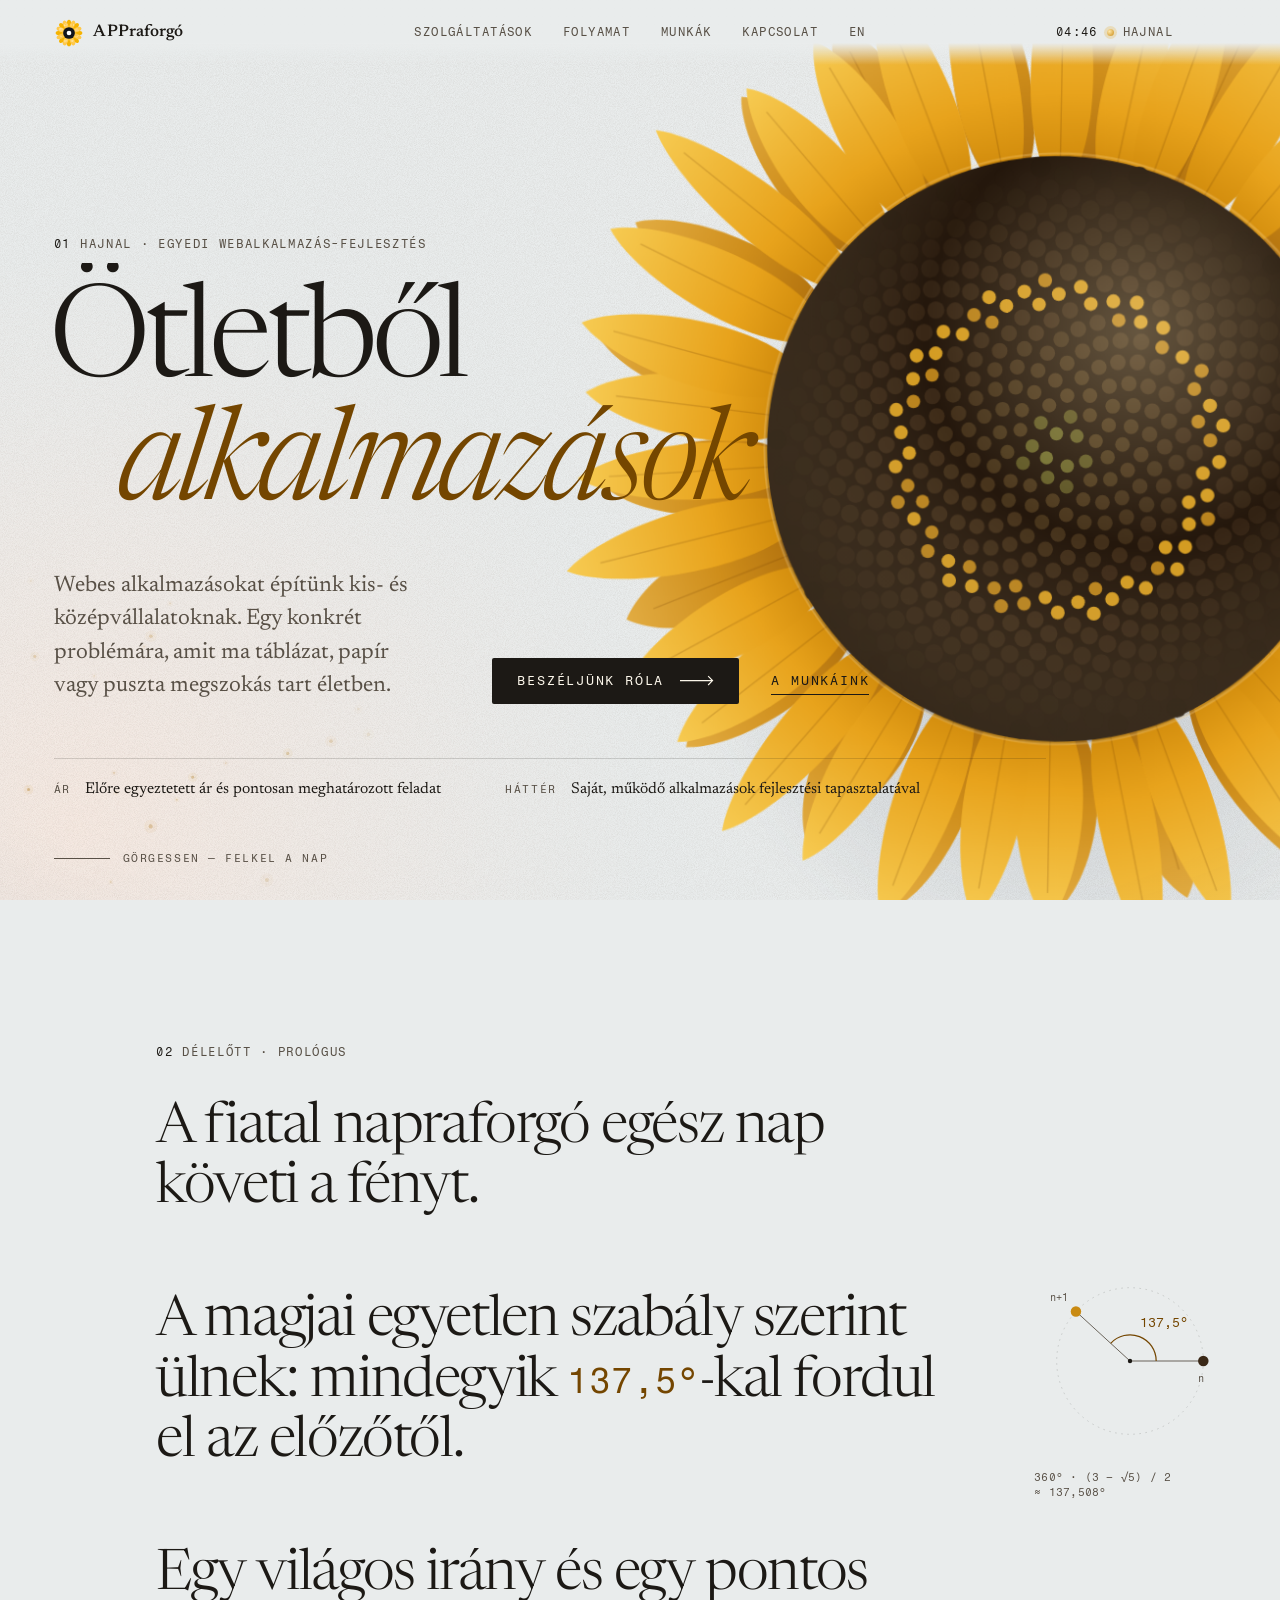
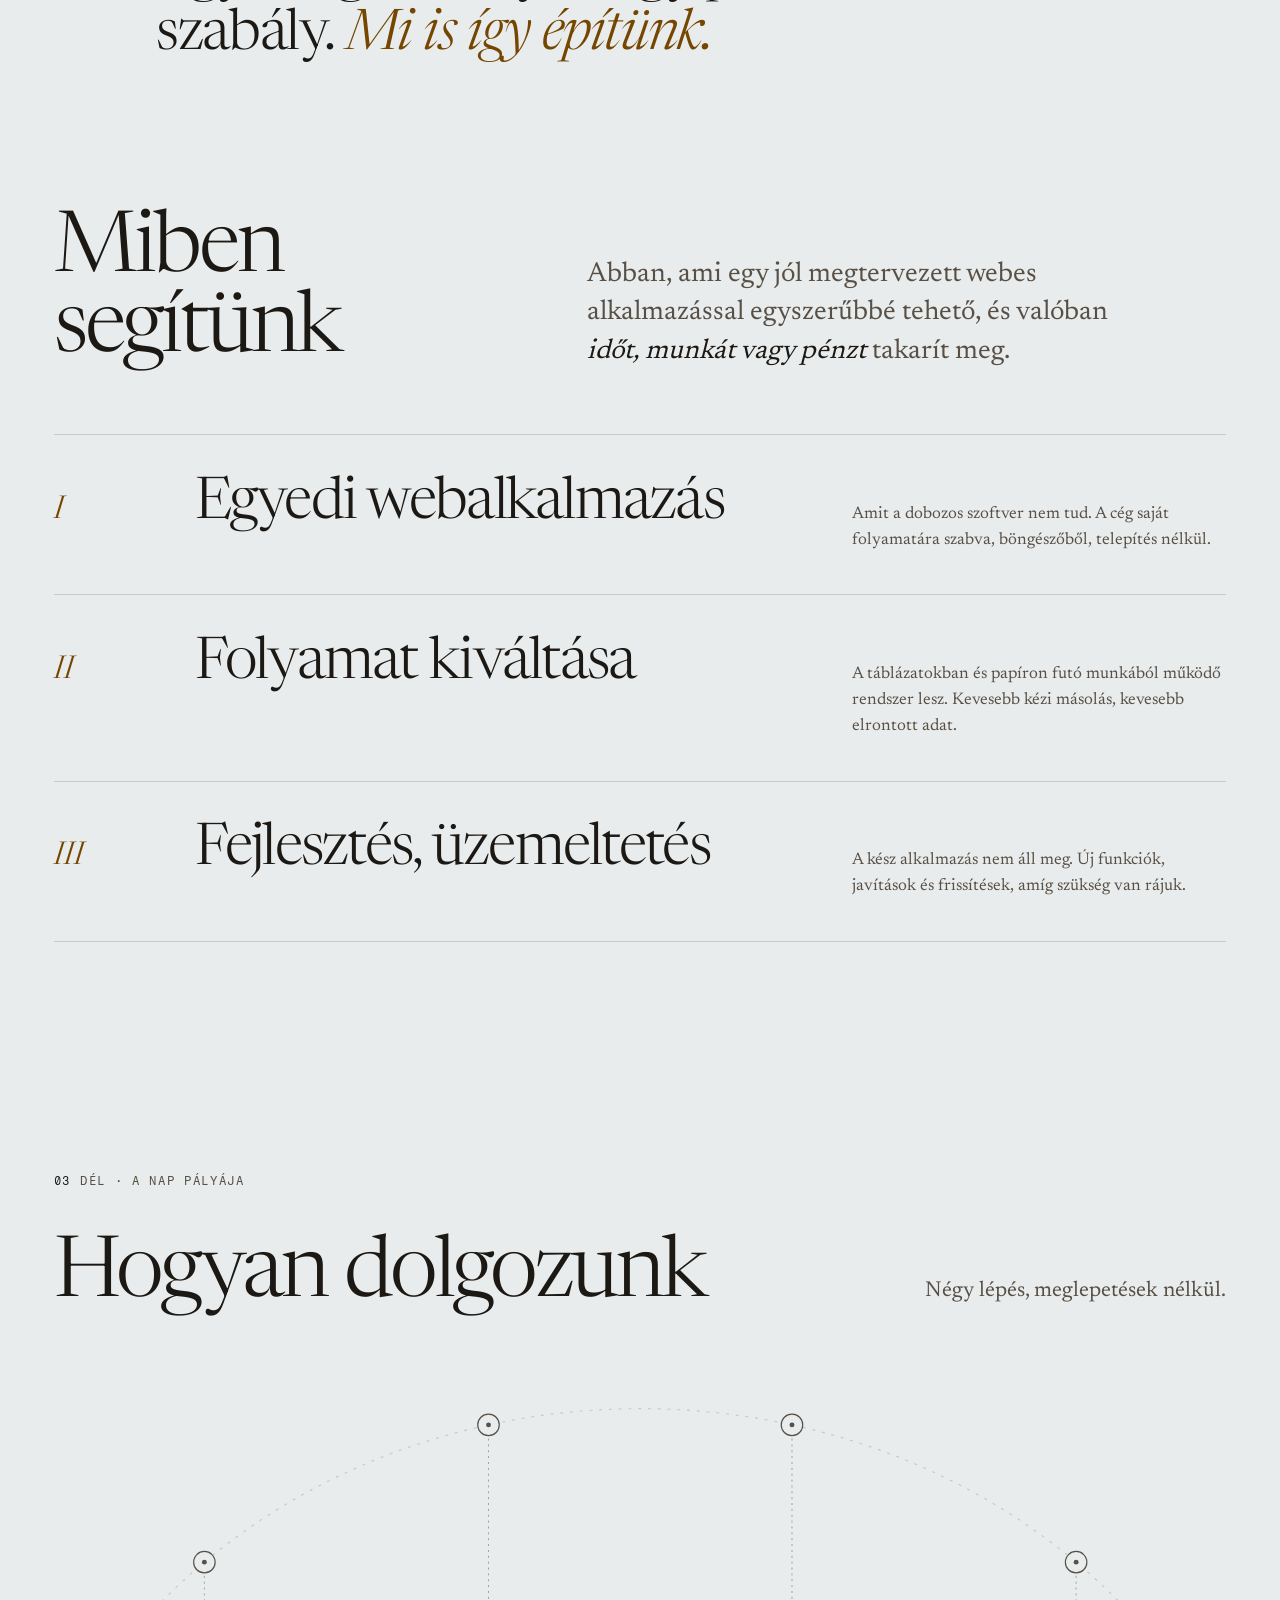
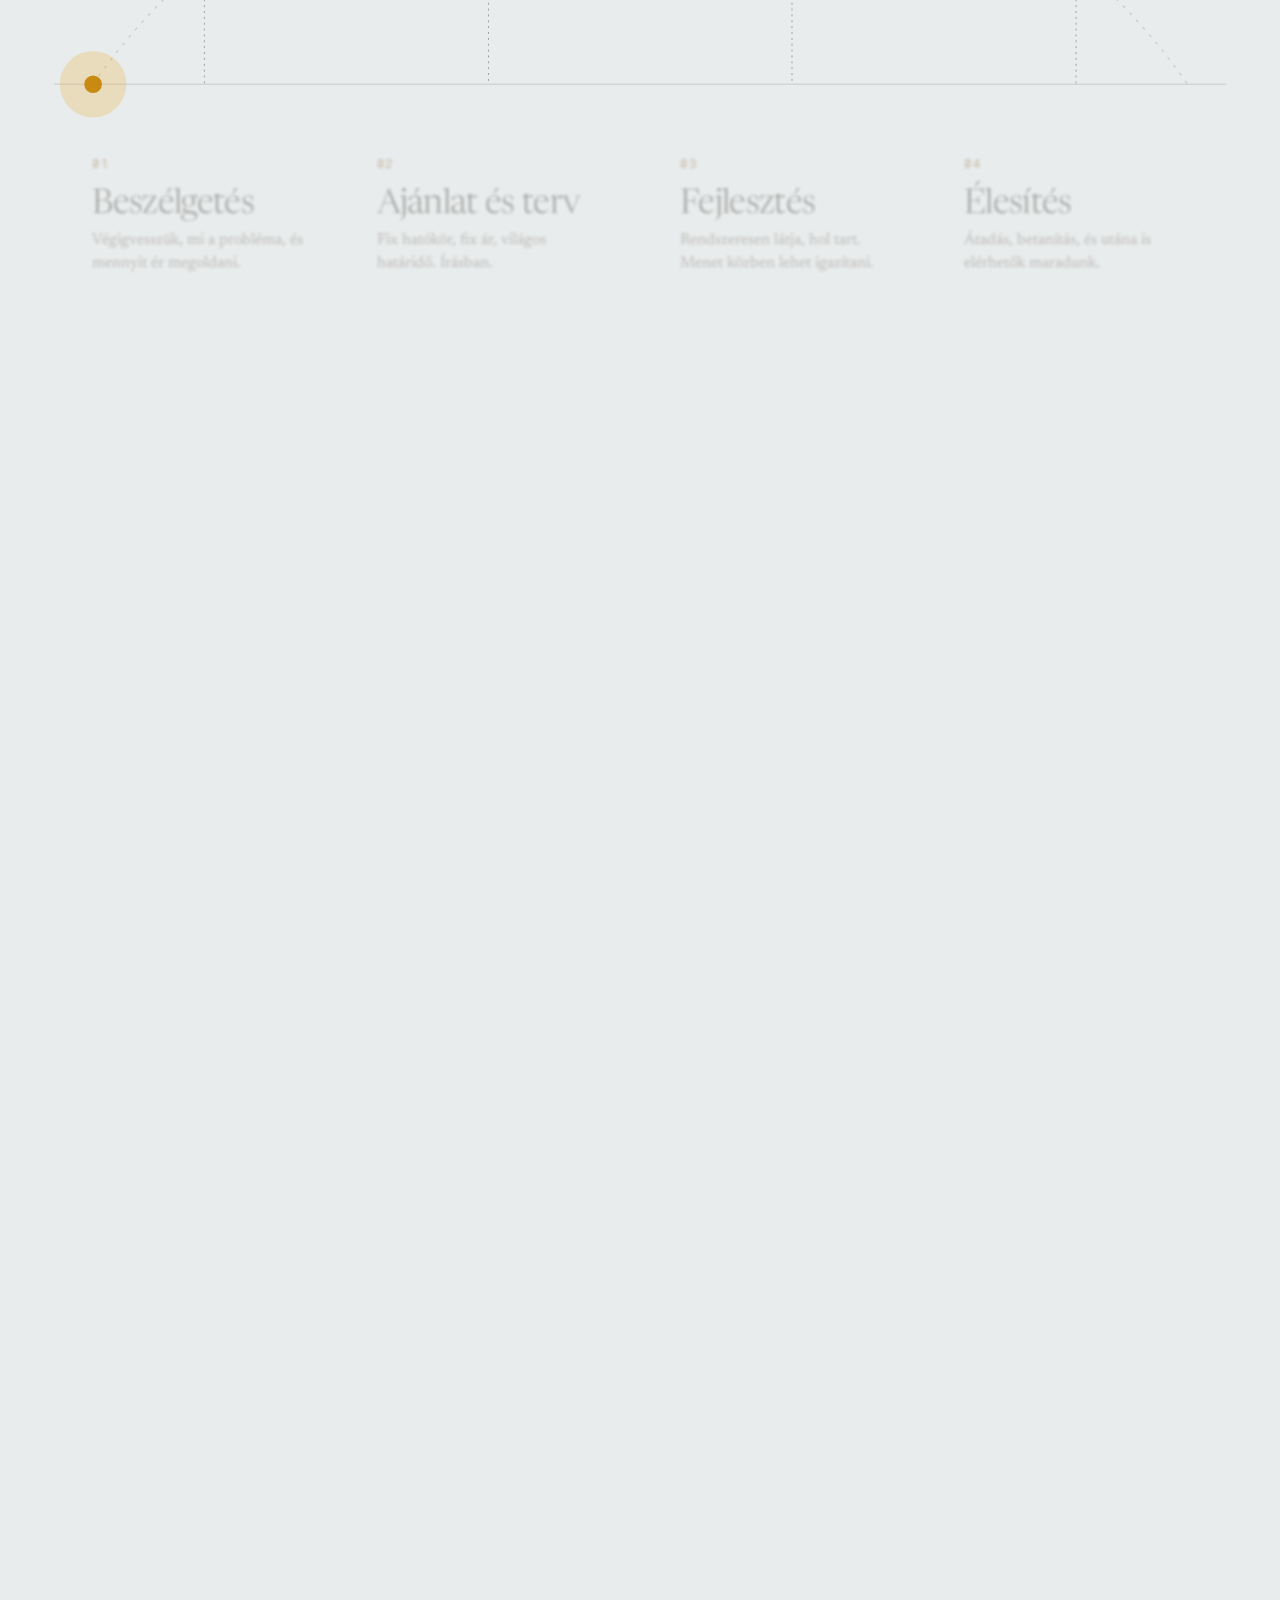
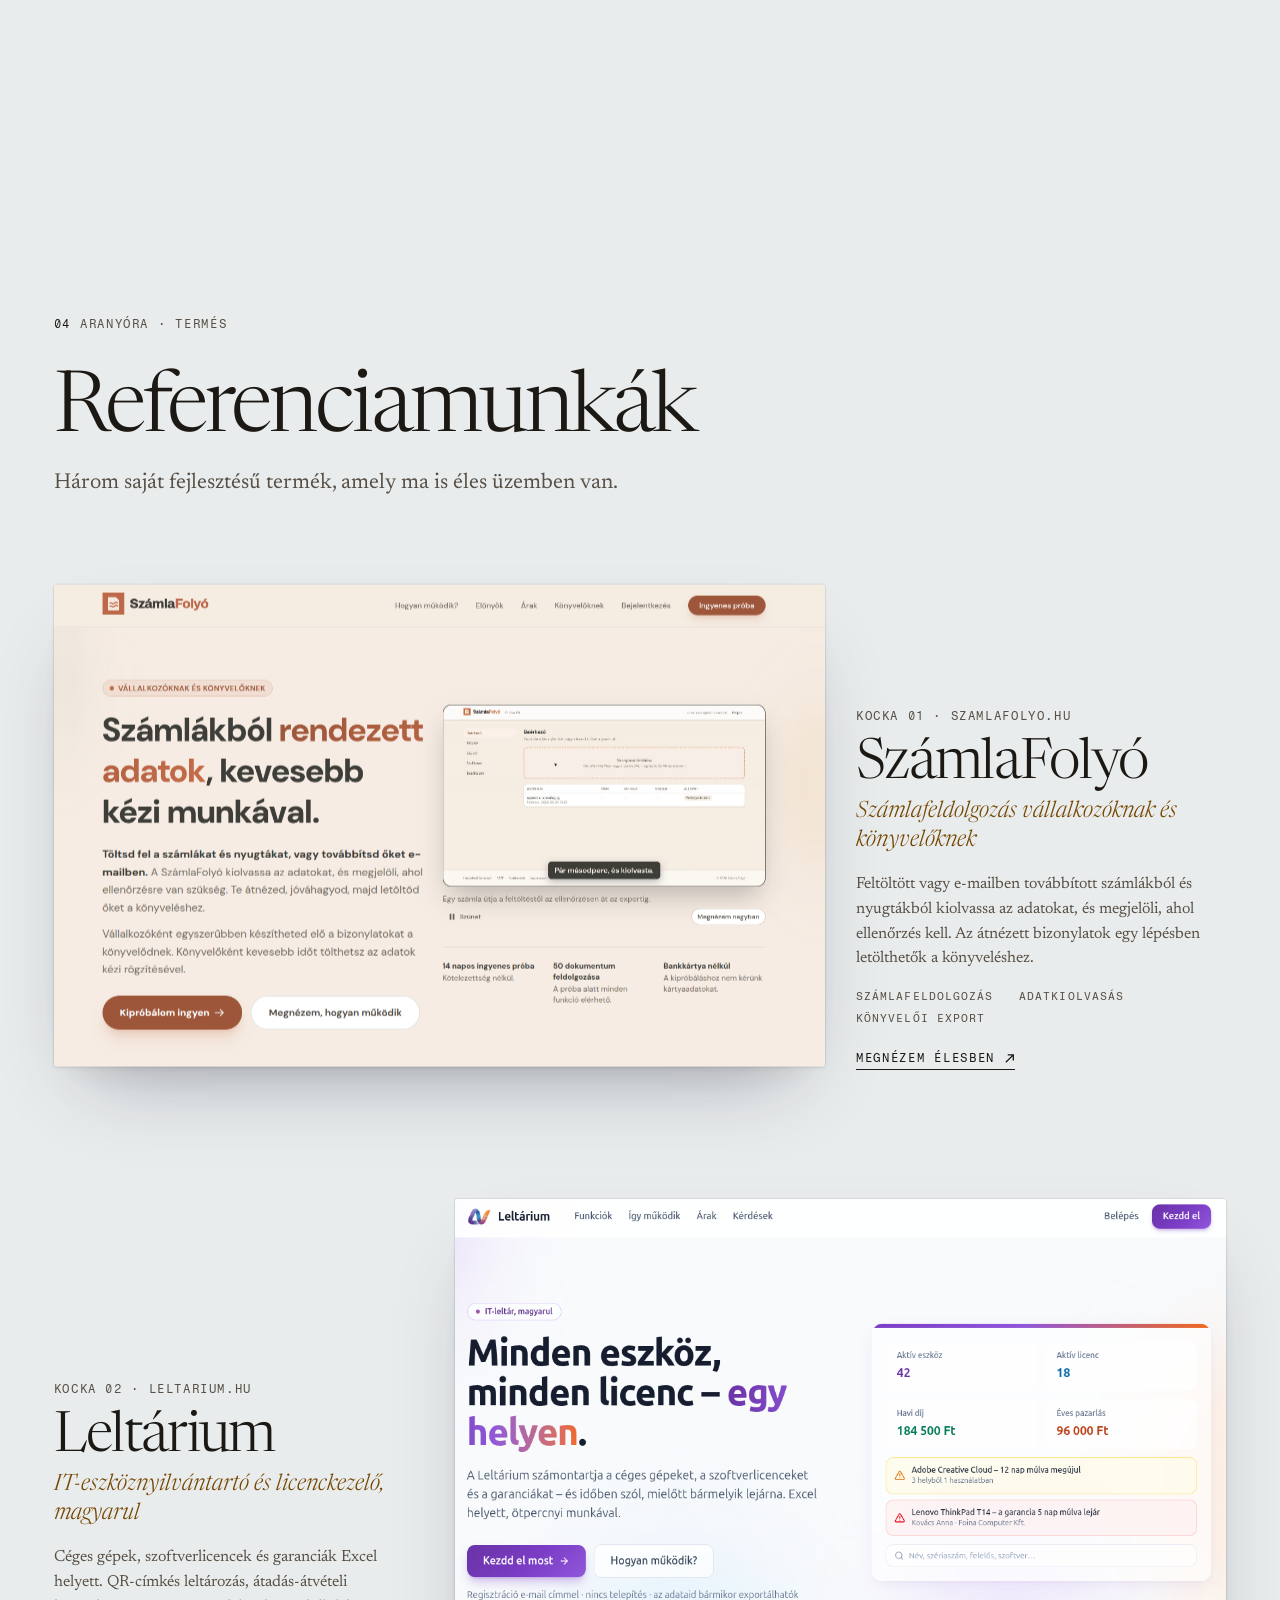
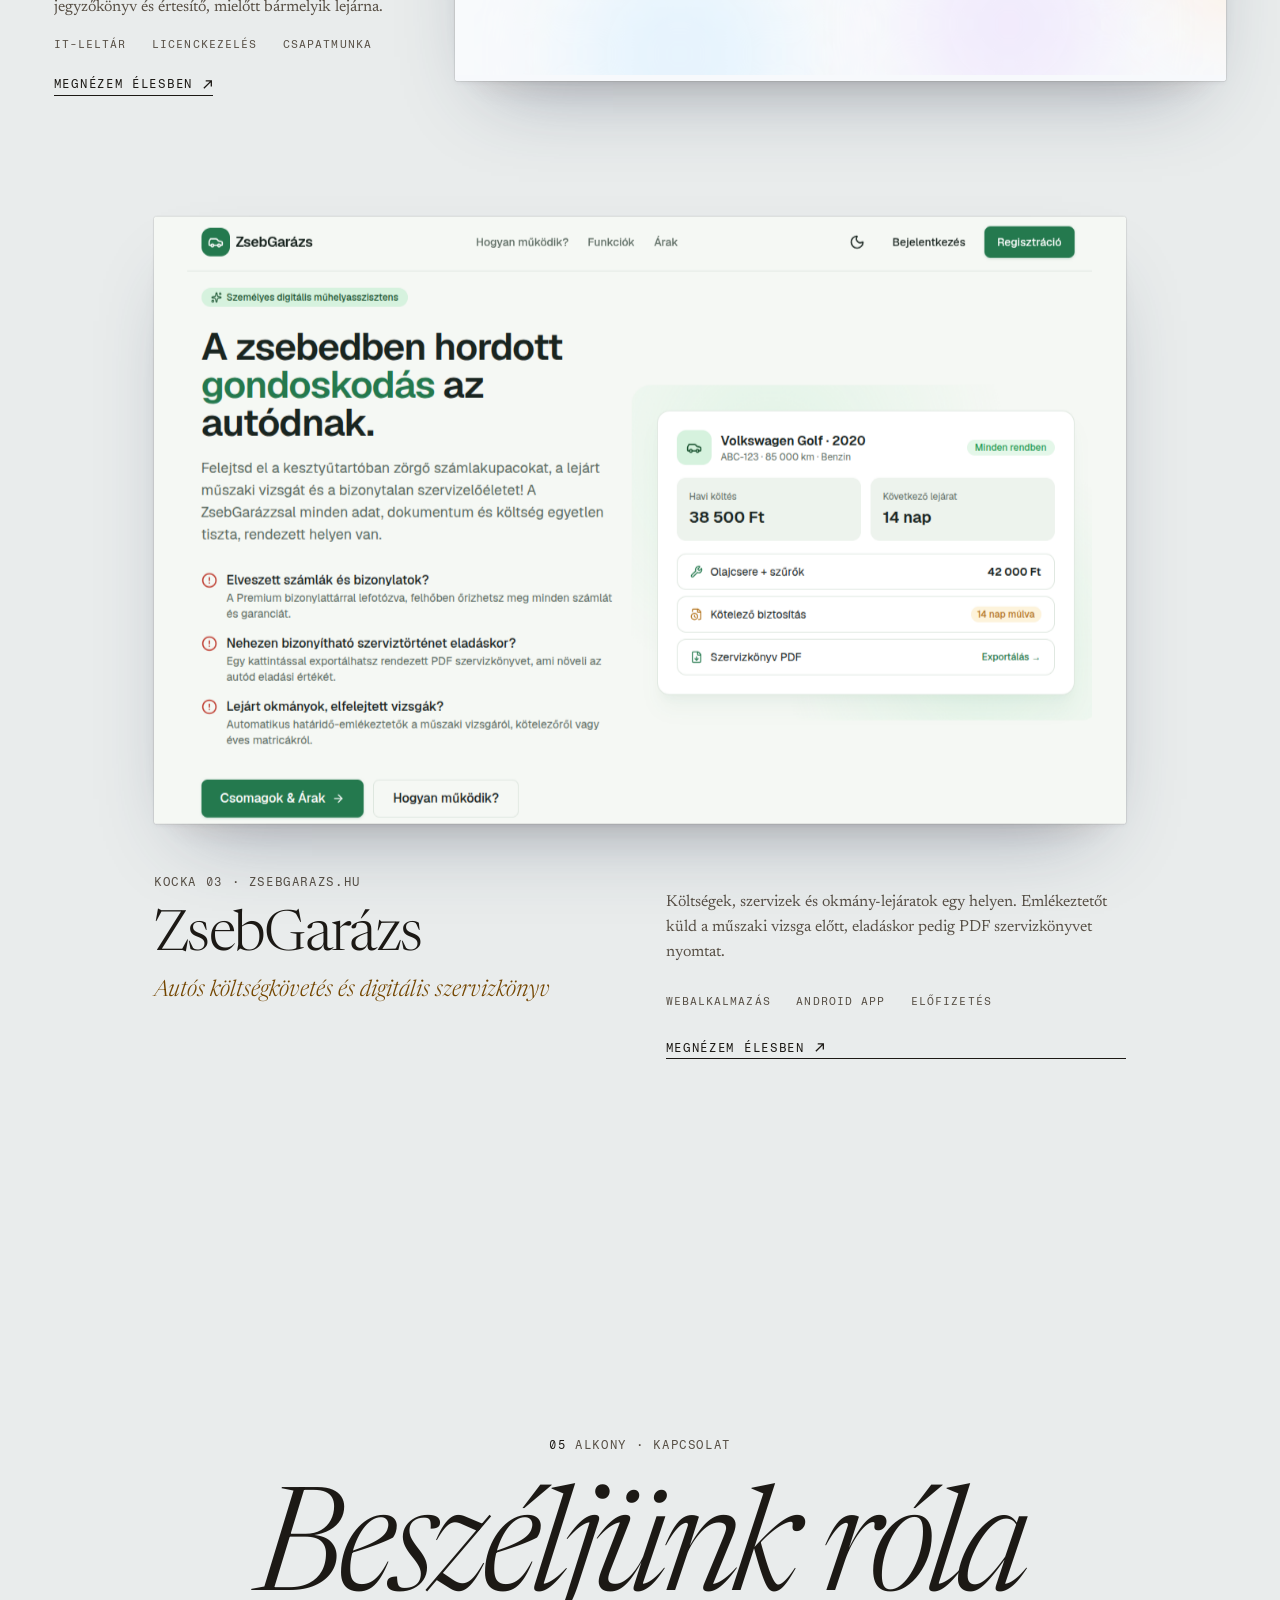
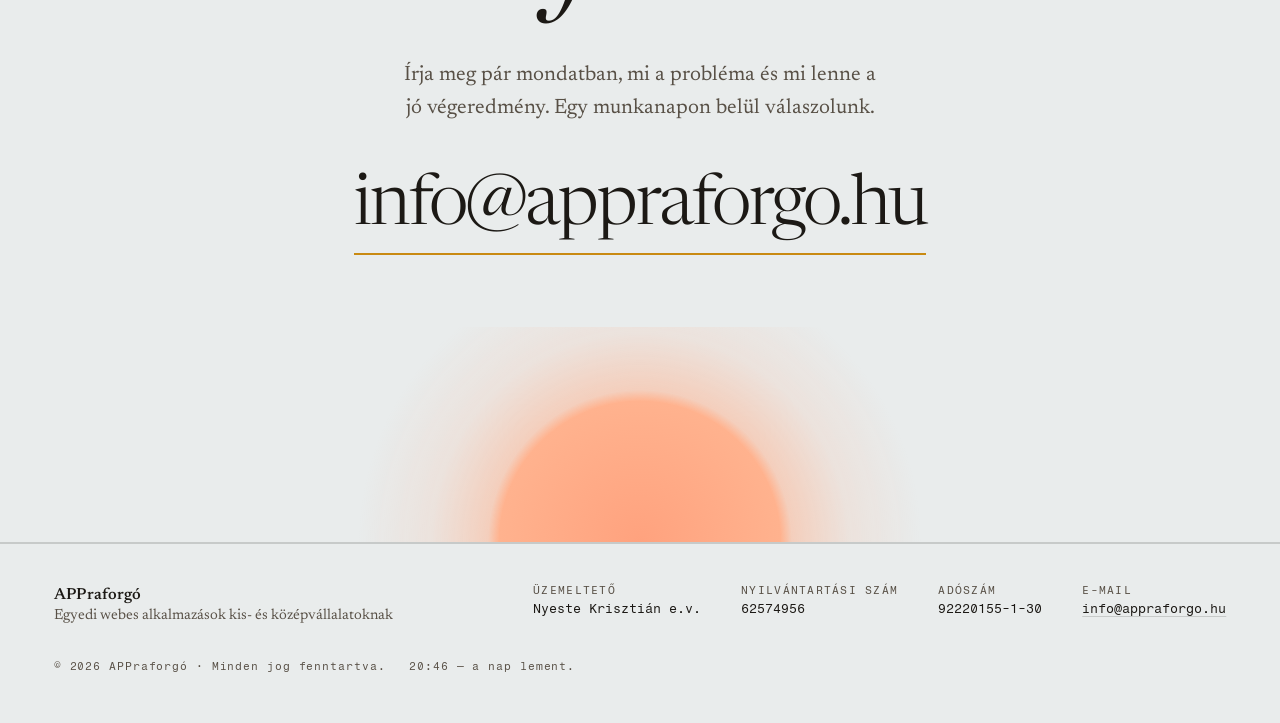
==== commit 722bea4e: "Reorder the reference work: SzámlaFolyó, Leltárium, ZsebGarázs The three frame compositions (image l" ====
--- a/index.html
+++ b/index.html
@@ -227,18 +227,18 @@
     </div>
 
     <article class="still still--a">
-      <a class="still-link" href="https://zsebgarazs.hu" target="_blank" rel="noopener noreferrer">
+      <a class="still-link" href="https://szamlafolyo.hu" target="_blank" rel="noopener noreferrer">
         <figure class="still-frame reveal">
-          <img src="assets/zsebgarazs.png" width="1229" height="768" loading="lazy" decoding="async"
-               alt="A ZsebGarázs weboldalának nyitóképernyője egy autó adatlapjával">
+          <img src="assets/szamlafolyo.png" width="1414" height="884" loading="lazy" decoding="async"
+               alt="A SzámlaFolyó weboldalának nyitóképernyője a bizonylatok feltöltő felületével">
           <span class="light-pass" aria-hidden="true"></span>
         </figure>
         <div class="still-text reveal">
-          <p class="still-slate">Kocka 01 <span class="slate-sep">·</span> zsebgarazs.hu</p>
-          <h3>ZsebGarázs</h3>
-          <p class="still-tag">Autós költségkövetés és digitális szervizkönyv</p>
-          <p class="still-body">Költségek, szervizek és okmány-lejáratok egy helyen. Emlékeztetőt küld a műszaki vizsga előtt, eladáskor pedig PDF szervizkönyvet nyomtat.</p>
-          <ul class="still-credits"><li>Webalkalmazás</li><li>Android app</li><li>Előfizetés</li></ul>
+          <p class="still-slate">Kocka 01 <span class="slate-sep">·</span> szamlafolyo.hu</p>
+          <h3>SzámlaFolyó</h3>
+          <p class="still-tag">Számlafeldolgozás vállalkozóknak és könyvelőknek</p>
+          <p class="still-body">Feltöltött vagy e-mailben továbbított számlákból és nyugtákból kiolvassa az adatokat, és megjelöli, ahol ellenőrzés kell. Az átnézett bizonylatok egy lépésben letölthetők a könyveléshez.</p>
+          <ul class="still-credits"><li>Számlafeldolgozás</li><li>Adatkiolvasás</li><li>Könyvelői export</li></ul>
           <span class="still-go">Megnézem élesben <svg viewBox="0 0 12 12" aria-hidden="true"><path d="M2 10 10 2M4 2h6v6"/></svg><span class="visually-hidden"> (új lapon nyílik)</span></span>
         </div>
       </a>
@@ -263,18 +263,18 @@
     </article>
 
     <article class="still still--c">
-      <a class="still-link" href="https://szamlafolyo.hu" target="_blank" rel="noopener noreferrer">
+      <a class="still-link" href="https://zsebgarazs.hu" target="_blank" rel="noopener noreferrer">
         <figure class="still-frame reveal">
-          <img src="assets/szamlafolyo.png" width="1414" height="884" loading="lazy" decoding="async"
-               alt="A SzámlaFolyó weboldalának nyitóképernyője a bizonylatok feltöltő felületével">
+          <img src="assets/zsebgarazs.png" width="1229" height="768" loading="lazy" decoding="async"
+               alt="A ZsebGarázs weboldalának nyitóképernyője egy autó adatlapjával">
           <span class="light-pass" aria-hidden="true"></span>
         </figure>
         <div class="still-text reveal">
-          <p class="still-slate">Kocka 03 <span class="slate-sep">·</span> szamlafolyo.hu</p>
-          <h3>SzámlaFolyó</h3>
-          <p class="still-tag">Számlafeldolgozás vállalkozóknak és könyvelőknek</p>
-          <p class="still-body">Feltöltött vagy e-mailben továbbított számlákból és nyugtákból kiolvassa az adatokat, és megjelöli, ahol ellenőrzés kell. Az átnézett bizonylatok egy lépésben letölthetők a könyveléshez.</p>
-          <ul class="still-credits"><li>Számlafeldolgozás</li><li>Adatkiolvasás</li><li>Könyvelői export</li></ul>
+          <p class="still-slate">Kocka 03 <span class="slate-sep">·</span> zsebgarazs.hu</p>
+          <h3>ZsebGarázs</h3>
+          <p class="still-tag">Autós költségkövetés és digitális szervizkönyv</p>
+          <p class="still-body">Költségek, szervizek és okmány-lejáratok egy helyen. Emlékeztetőt küld a műszaki vizsga előtt, eladáskor pedig PDF szervizkönyvet nyomtat.</p>
+          <ul class="still-credits"><li>Webalkalmazás</li><li>Android app</li><li>Előfizetés</li></ul>
           <span class="still-go">Megnézem élesben <svg viewBox="0 0 12 12" aria-hidden="true"><path d="M2 10 10 2M4 2h6v6"/></svg><span class="visually-hidden"> (új lapon nyílik)</span></span>
         </div>
       </a>
--- a/assets/style.css
+++ b/assets/style.css
@@ -459,14 +459,15 @@
 .scene--del { padding: clamp(5rem, 12vh, 8rem) 0; }
 .js .scene--del { height: 260svh; padding: 0; }
 .js .pin { position: sticky; top: 0; height: 100svh; display: grid; align-items: center; overflow: clip; }
-.pin-inner { width: 100%; padding-top: 5rem; }
+.pin-inner { width: 100%; padding-top: 4rem; }
 .arc-head { display: flex; flex-wrap: wrap; align-items: baseline; justify-content: space-between; gap: .5rem 2rem; }
 .arc-head .slate { flex-basis: 100%; }
 .arc-head .sub { margin-top: 0; }
 
-/* Az ív szélessége a képernyő MAGASSÁGÁBÓL jön: a fejléc, az ív és a lépések
-   együtt férjenek bele a megállított képbe. 3,158 = 1200 / 380, a rajz aránya. */
-.arc { position: relative; width: min(100%, calc((100svh - 30rem) * 3.158)); margin: clamp(1.5rem, 4vh, 3rem) auto 0; }
+/* A lépések szélessége és a címük betűmérete az ív szélességéből jön (cqi),
+   nem a képernyőéből: az állomások egymástól az ív 24,3–25,9%-ára vannak,
+   ennél egyetlen lépés sem lehet szélesebb. */
+.arc { position: relative; width: 100%; margin: clamp(1.5rem, 4vh, 3rem) auto 0; container-type: inline-size; }
 .arc-svg { width: 100%; height: auto; overflow: visible; }
 .arc-track   { fill: none; stroke: var(--hair); stroke-width: 1.2; stroke-dasharray: 3 7; }
 .arc-lit     { fill: none; stroke: var(--gold-deep); stroke-width: 2; stroke-linecap: round; }
@@ -487,6 +488,7 @@
 .js .step {
   position: absolute; left: calc(var(--x) * 1%); top: 0;
   width: clamp(10rem, 15vw, 14rem);
+  width: min(14rem, calc(24cqi - 1.25rem));
   translate: -50% 1.6rem;
   opacity: .32; filter: blur(1.5px);
   transition: opacity 1s var(--ease-light), filter 1s var(--ease-light), translate 1s var(--ease-light);
@@ -496,6 +498,22 @@
 .station.is-lit .station-drop { stroke: var(--gold-deep); opacity: 1; }
 .step-n { font: 400 .72rem/1 var(--f-mono); letter-spacing: .14em; color: var(--ochre); }
 .step h3 { margin: .55rem 0 .35rem; font: 330 clamp(1.5rem, 1rem + 1.4vw, 2.2rem)/1.05 var(--f-display); letter-spacing: -.02em; }
+/* A leghosszabb szó a „Development": 5,71 em. Ennél kisebb betű kell, hogy
+   egyetlen szó se lógjon át a szomszéd lépésbe; több szó nyugodtan törhet. */
+.step h3 { font-size: min(clamp(1.5rem, 1rem + 1.4vw, 2.2rem), calc((24cqi - 1.25rem) / 5.9)); }
+
+/* A megállított jelenet: a fejléc, az ív és a lépések együtt férjenek bele
+   egy képernyőbe, ezért az ív szélessége a képernyő MAGASSÁGÁBÓL jön.
+   3,158 = 1200 / 380, a rajz aránya. Alacsony képernyőn (45 rem alatt) így
+   az ív olyan keskeny lenne, hogy a lépések nem férnének alá: ott a jelenet
+   nem áll meg, az ív teljes szélességű, és a nap a sima görgetéssel halad. */
+@media (min-width: 861px) and (height >= 45rem) and (prefers-reduced-motion: no-preference) {
+  .js .arc { width: min(100%, calc((100svh - 30rem) * 3.158)); }
+}
+@media (min-width: 861px) and (height < 45rem) {
+  .js .scene--del { height: auto; padding: clamp(5rem, 12vh, 8rem) 0; }
+  .js .pin { position: static; height: auto; display: block; overflow: visible; }
+}
 .step p { font-size: .98rem; line-height: 1.45; color: var(--ink-soft); }
 
 /* --- 04 · Aranyóra ------------------------------------------------------- */
@@ -673,6 +691,7 @@
   .arc { width: 100%; }
   .steps, .js .steps { position: static; height: auto; display: grid; grid-template-columns: 1fr; gap: 2rem; margin-top: 2.5rem; padding-left: 1.4rem; border-left: 1px solid var(--gold-deep); }
   .step, .js .step, .js .step.is-lit { position: static; width: auto; translate: none; opacity: 1; filter: none; }
+  .step h3 { font-size: clamp(1.5rem, 1rem + 1.4vw, 2.2rem); }
 
   .still-link { grid-template-columns: 1fr; }
   .still .still-frame, .still .still-text { grid-column: 1; grid-row: auto; }
